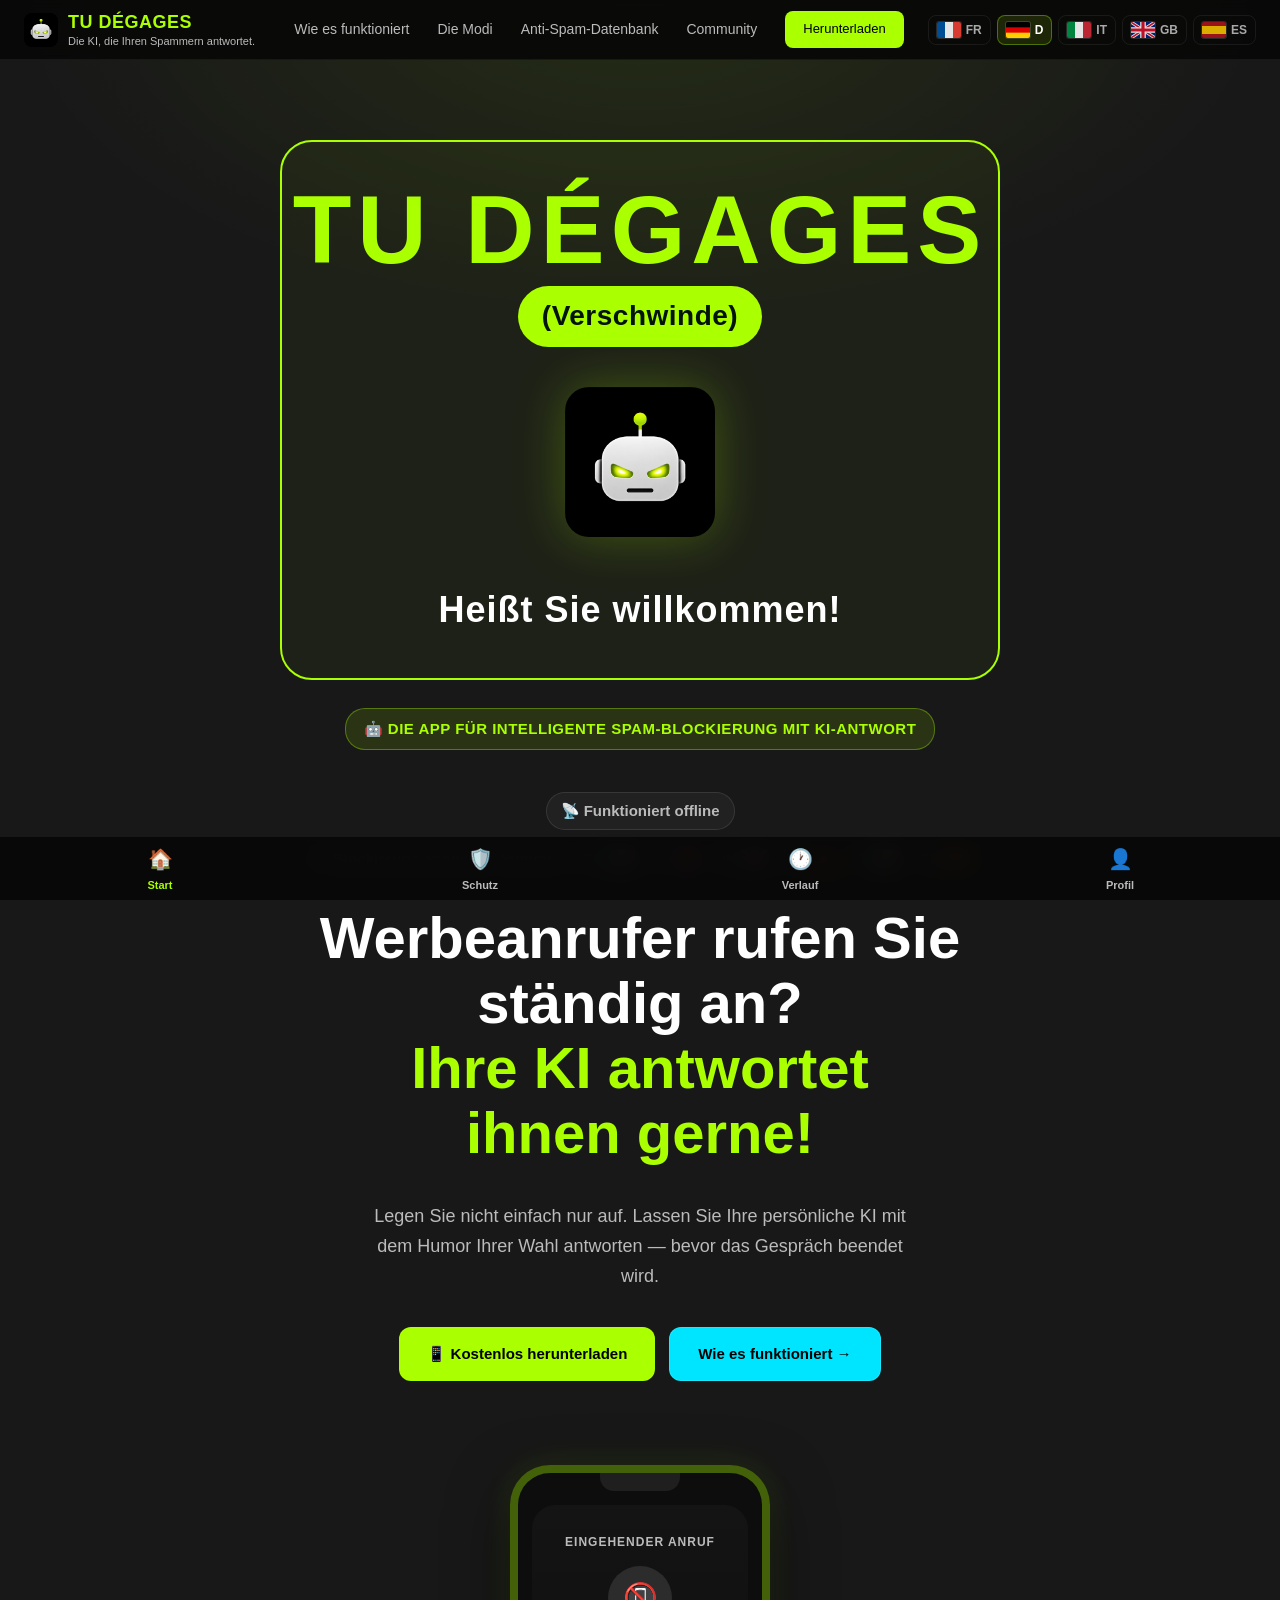
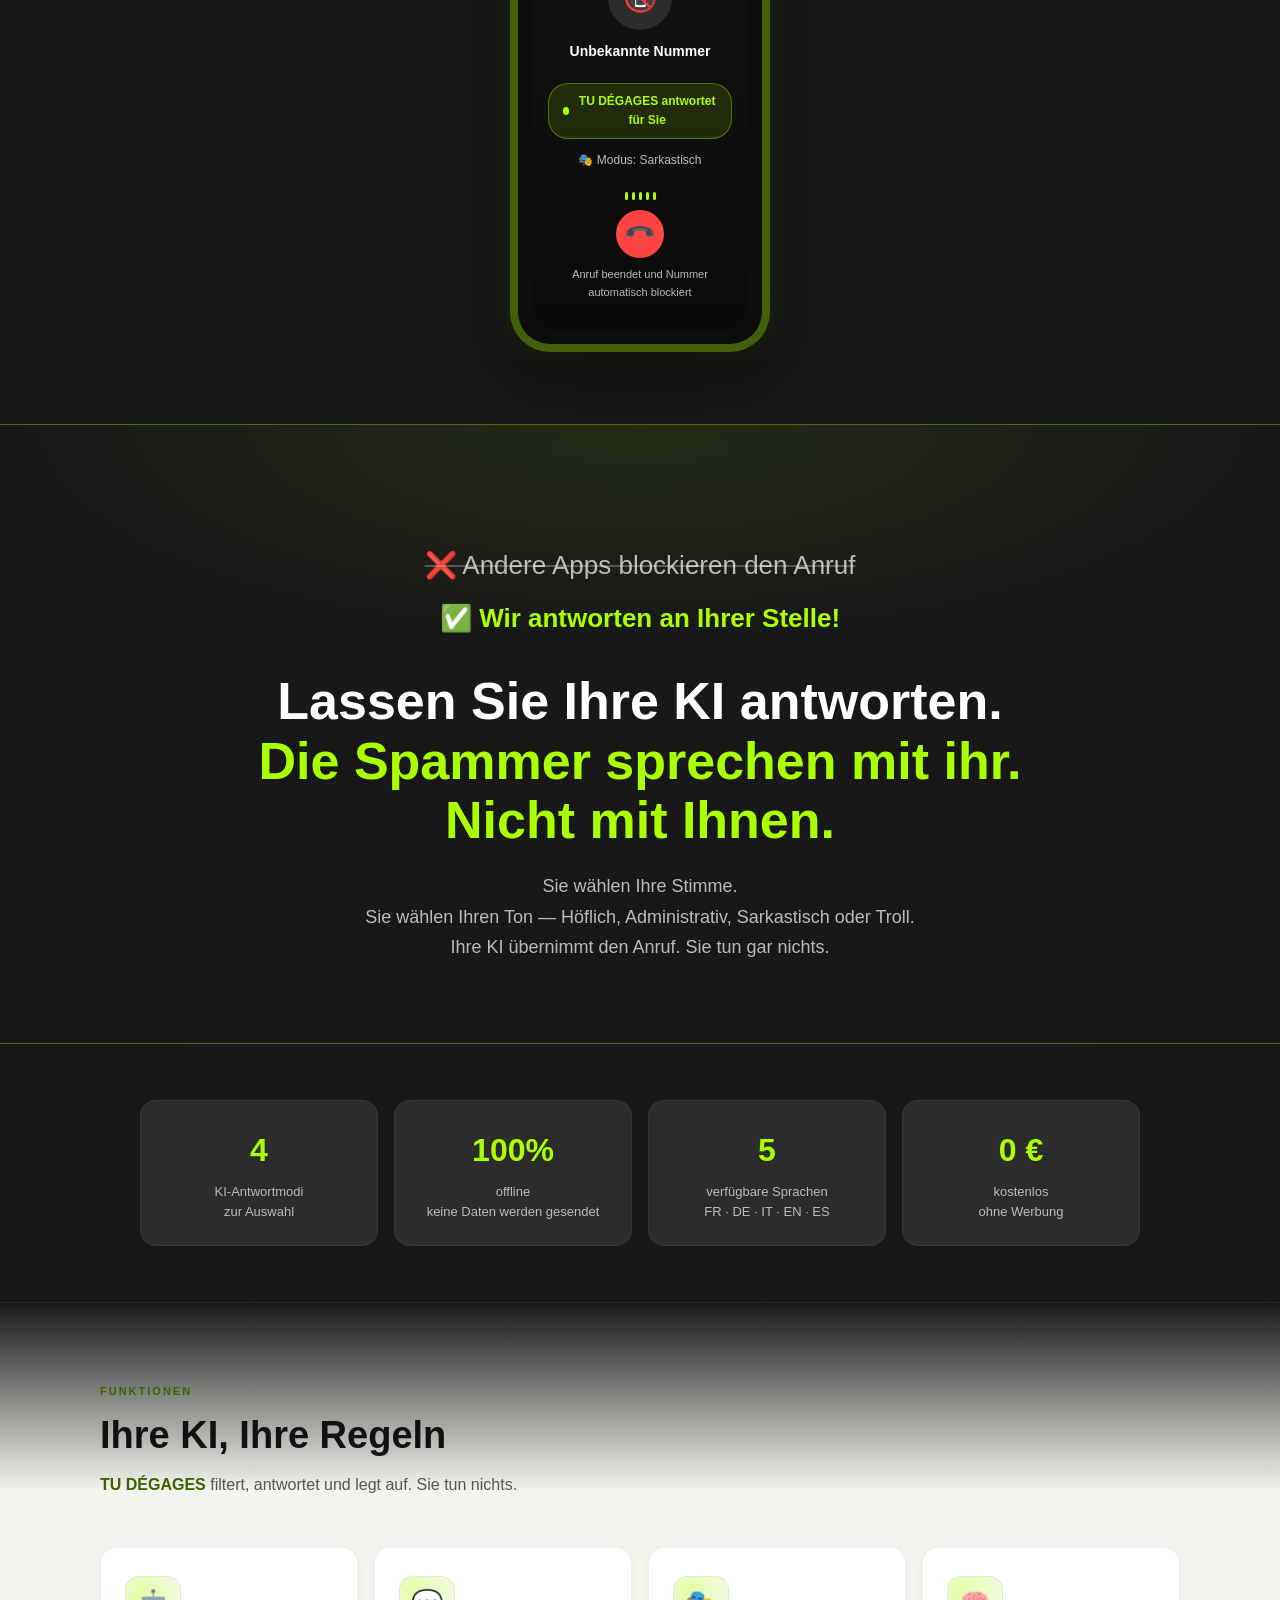
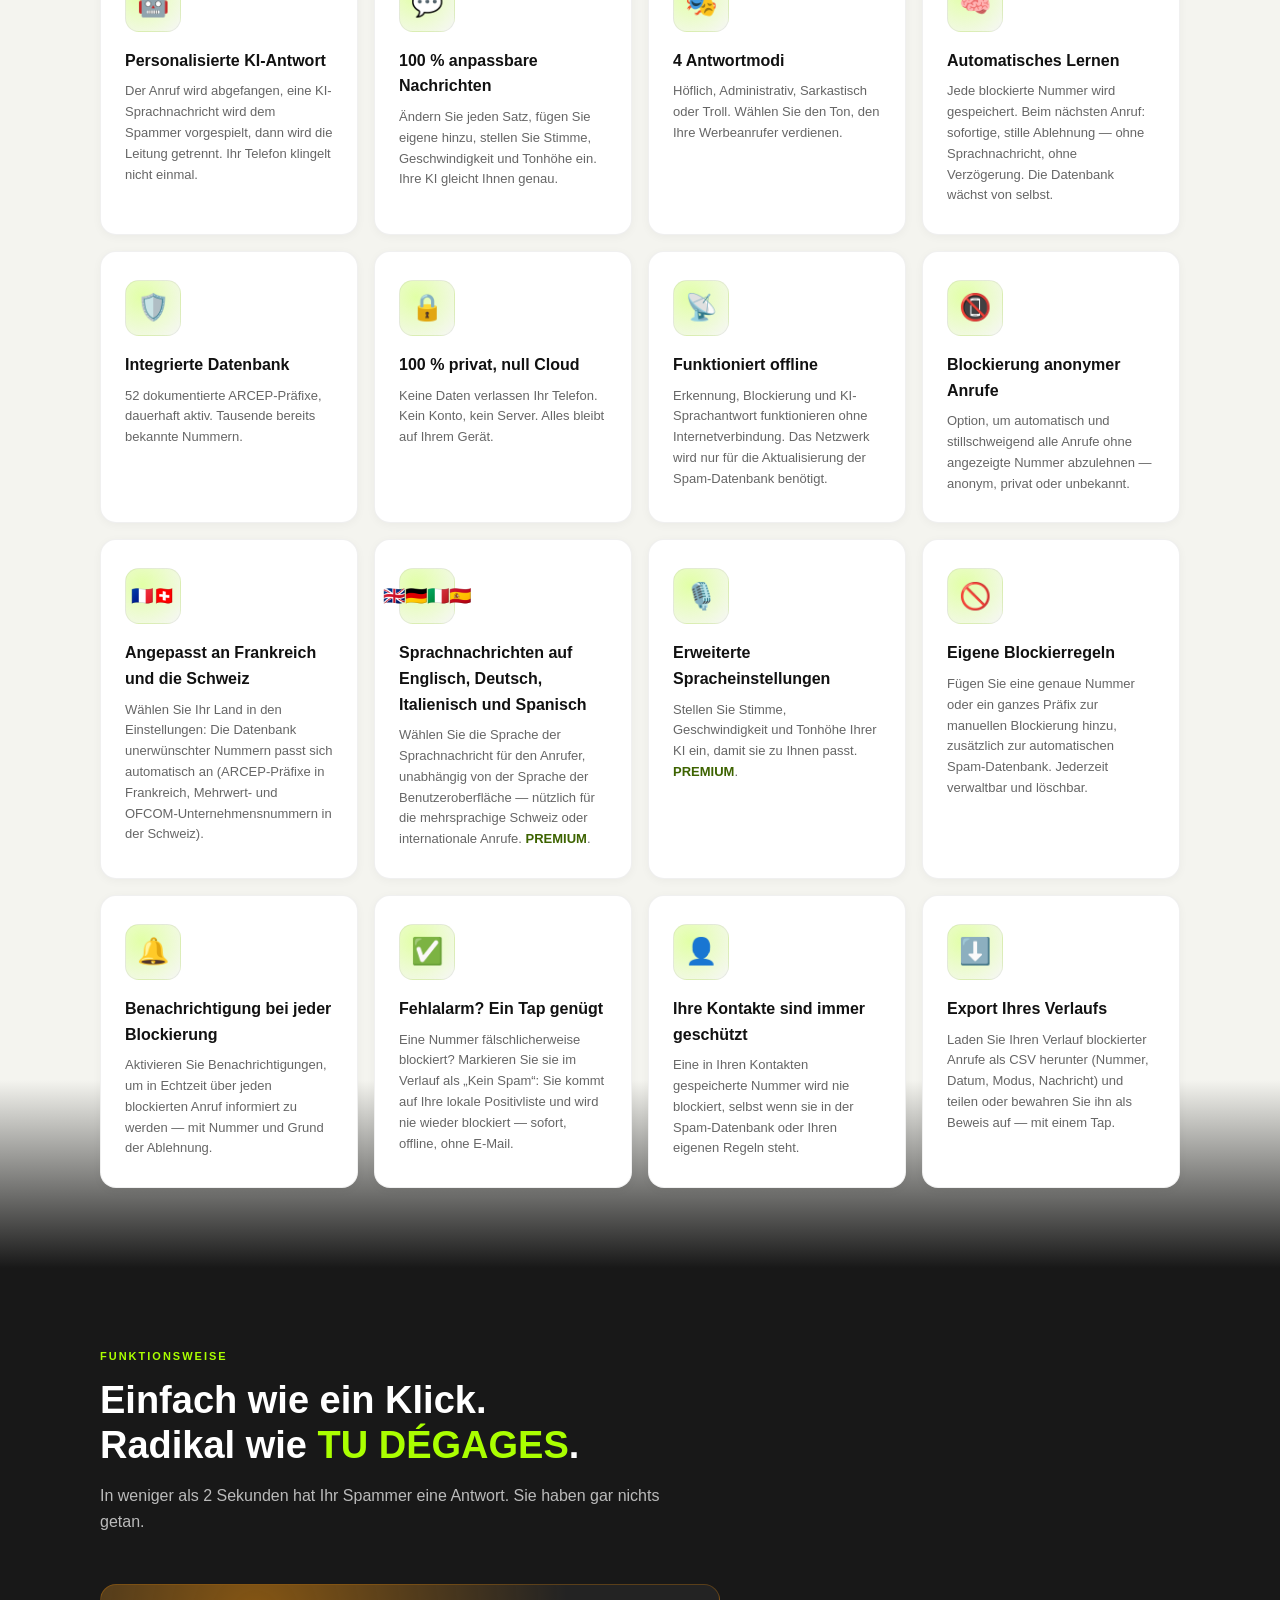
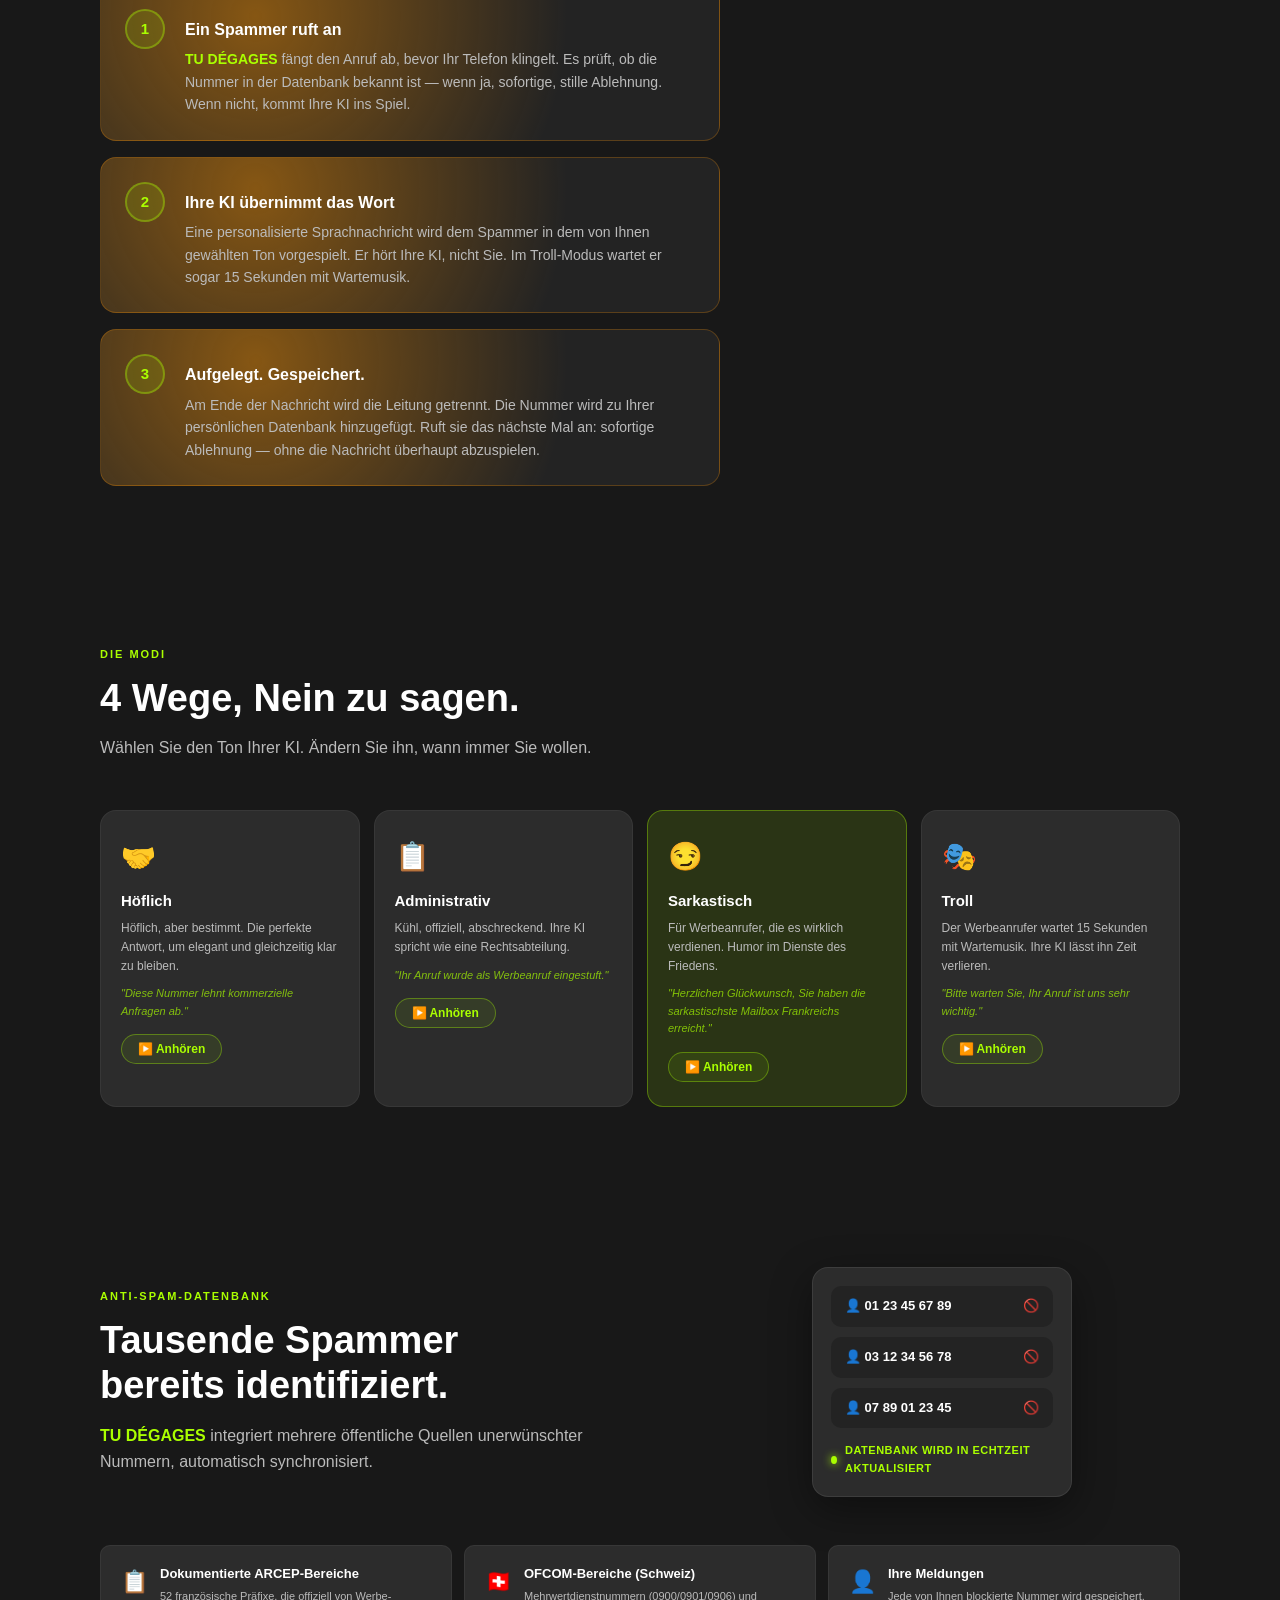
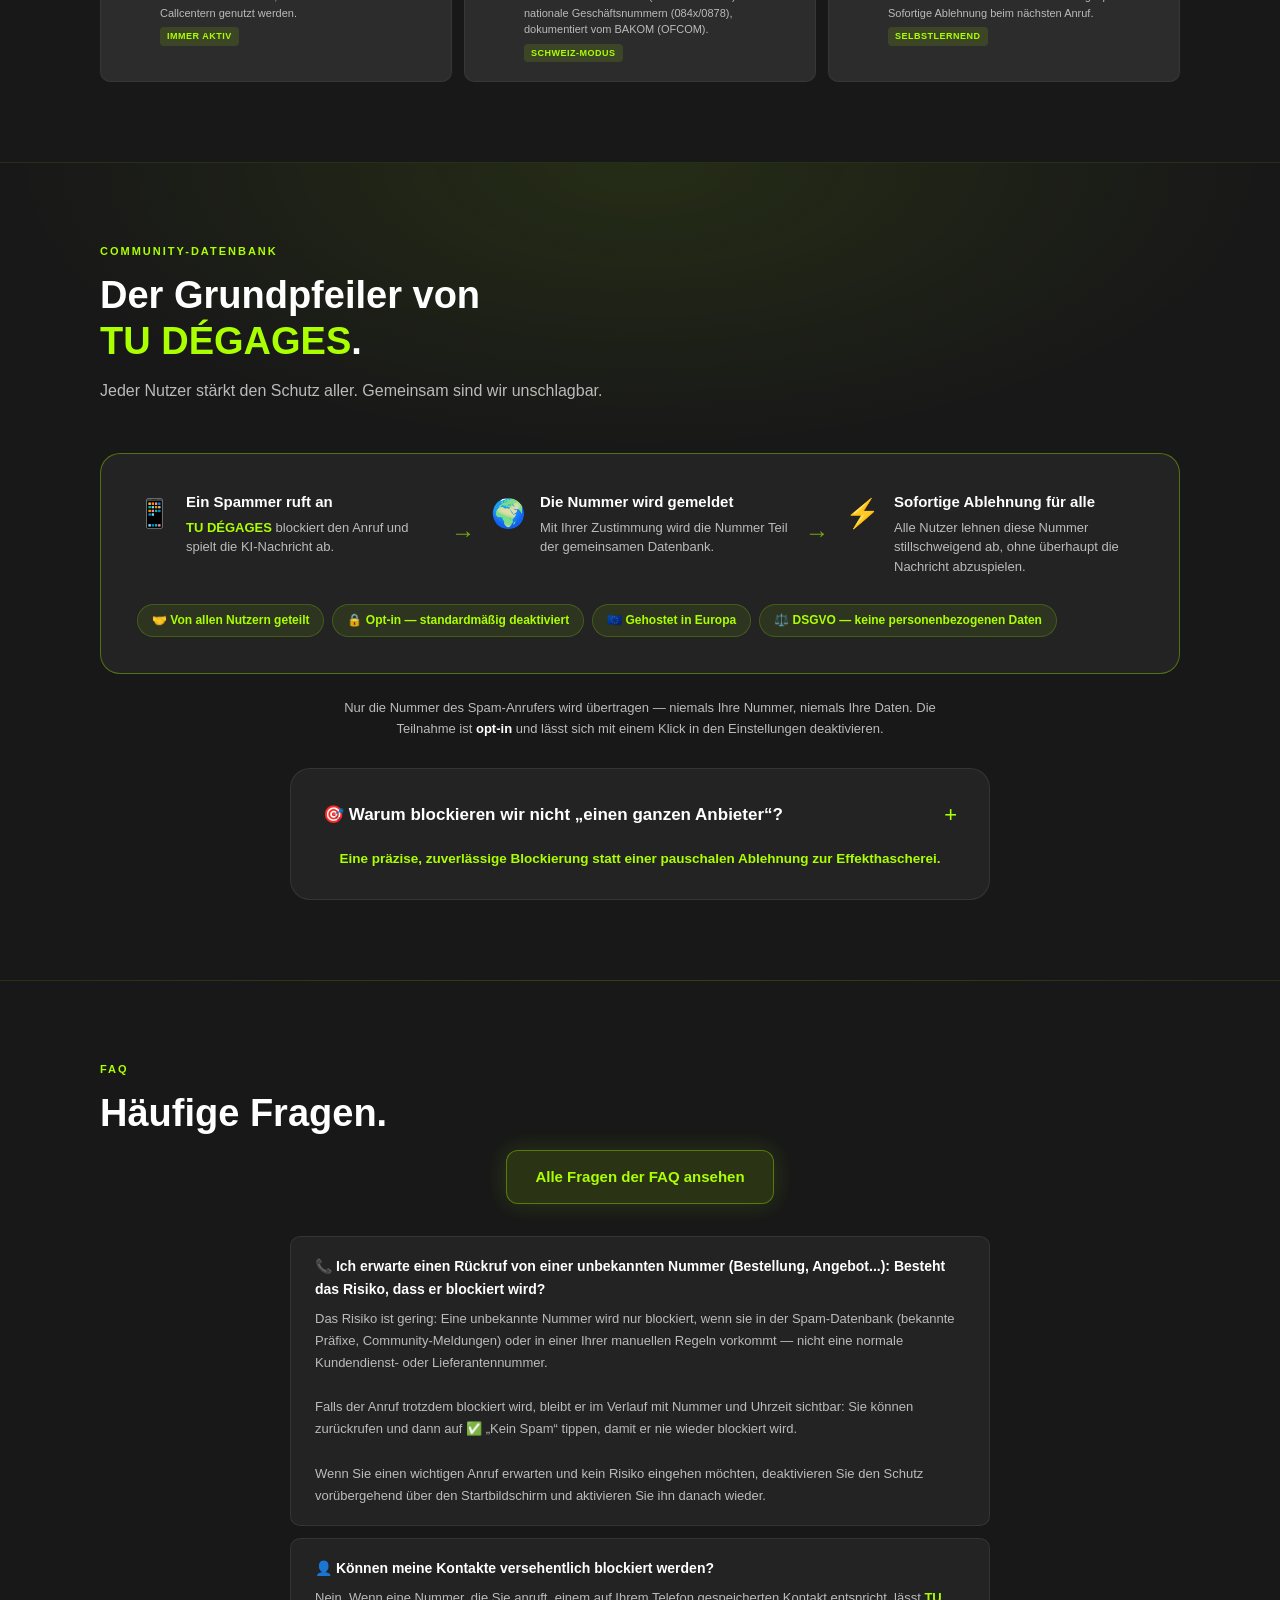
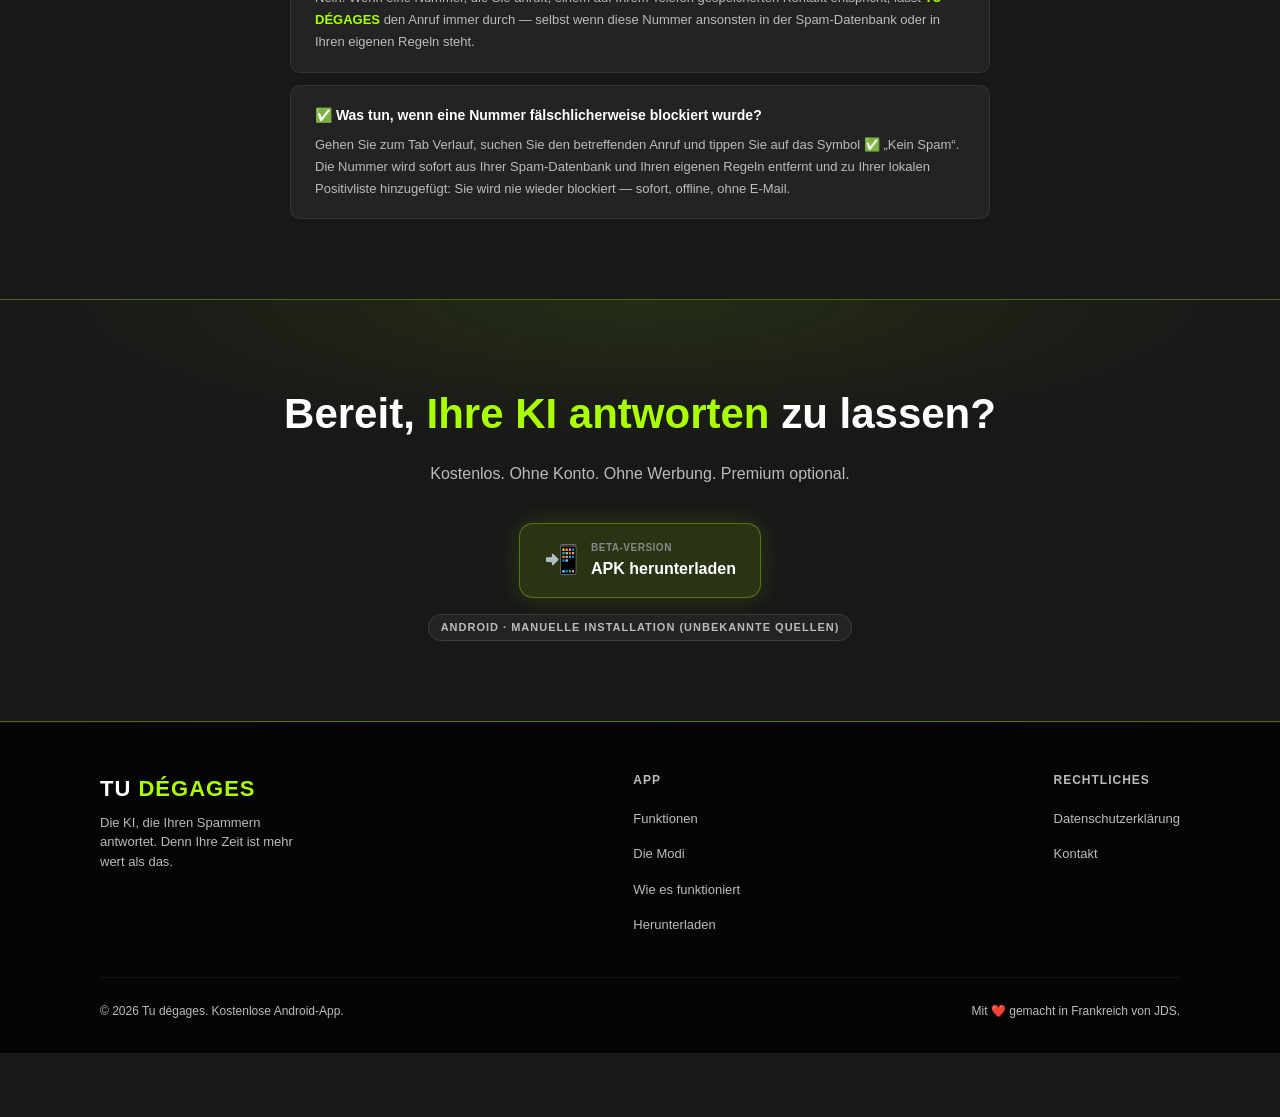
==== docs/de/index.html @ 5b026612 "Retire phoneblock.net et Signal-Spam (sources mortes, jamais authentifiees) Les deux sources renvoya" ====
<!DOCTYPE html>
<html lang="de">
<head>
  <meta charset="UTF-8">
  <meta name="viewport" content="width=device-width, initial-scale=1.0">
  <title>Tu dégages — Die KI, die Ihren Spammern antwortet</title>
  <meta name="description" content="Klassische Apps blockieren Anrufe. Unsere lässt Ihre KI mit dem von Ihnen gewählten Ton antworten. Intelligenter Anti-Spam-Schutz für Android.">
  <meta property="og:title" content="Tu dégages — Die KI, die Ihren Spammern antwortet">
  <meta property="og:description" content="Legen Sie nicht einfach nur auf. Lassen Sie Ihre persönliche KI mit dem Humor Ihrer Wahl antworten.">
  <meta property="og:type" content="website">
  <link rel="stylesheet" href="../css/style.css?v=10">
  <link rel="icon" href="data:image/svg+xml,<svg xmlns='http://www.w3.org/2000/svg' viewBox='0 0 100 100'><text y='.9em' font-size='90'>🤖</text></svg>">
  <link rel="alternate" hreflang="fr" href="https://tudegages.fr/">
  <link rel="alternate" hreflang="de" href="https://tudegages.fr/de/">
  <link rel="alternate" hreflang="it" href="https://tudegages.fr/it/">
  <link rel="alternate" hreflang="en" href="https://tudegages.fr/en/">
  <link rel="alternate" hreflang="es" href="https://tudegages.fr/es/">
  <link rel="alternate" hreflang="x-default" href="https://tudegages.fr/">
</head>
<body>

<!-- ── NAVIGATION ──────────────────────────────────────────────────────── -->
<nav>
  <div class="nav-logo">
    <img src="../img/robot.png" alt="" class="logo-icon">
    <div class="nav-logo-text">
      <span class="nav-logo-accent">TU DÉGAGES</span>
      <span class="nav-logo-tagline">Die KI, die Ihren Spammern antwortet.</span>
    </div>
  </div>
  <input type="checkbox" id="nav-toggle" class="nav-toggle-checkbox">
  <div class="nav-links">
    <a href="#fonctionnement">Wie es funktioniert</a>
    <a href="#modes">Die Modi</a>
    <a href="#base-spam">Anti-Spam-Datenbank</a>
    <a href="#communaute">Community</a>
    <a href="#telecharger" class="btn-nav">Herunterladen</a>
  </div>
  <div class="nav-lang">
    <a href="/" lang="fr" hreflang="fr" title="Français"><img src="../img/flag-fr.svg" class="flag-icon" alt="FR"><span class="nav-lang-label">FR</span></a>
    <a href="/de/" class="active" lang="de" hreflang="de" title="Deutsch"><img src="../img/flag-de.svg" class="flag-icon" alt="DE"><span class="nav-lang-label">D</span></a>
    <a href="/it/" lang="it" hreflang="it" title="Italiano"><img src="../img/flag-it.svg" class="flag-icon" alt="IT"><span class="nav-lang-label">IT</span></a>
    <a href="/en/" lang="en" hreflang="en" title="English"><img src="../img/flag-gb.svg" class="flag-icon" alt="GB"><span class="nav-lang-label">GB</span></a>
    <a href="/es/" lang="es" hreflang="es" title="Español"><img src="../img/flag-es.svg" class="flag-icon" alt="ES"><span class="nav-lang-label">ES</span></a>
  </div>
  <label for="nav-toggle" class="nav-toggle-btn" aria-label="Menu">☰</label>
</nav>

<!-- ── HERO ────────────────────────────────────────────────────────────── -->
<section class="hero">
  <div class="hero-inner">
    <div class="hero-glow">
      <div class="hero-appname hero-appname-accent">TU DÉGAGES</div>
      <div class="hero-appname-translation">(Verschwinde)</div>
      <div class="hero-logo-wrap"><img src="../img/robot.png" alt="" class="hero-logo"></div>
      <p class="hero-welcome">Heißt Sie willkommen!</p>
    </div>
    <div class="hero-badge">🤖 Die App für intelligente Spam-Blockierung mit KI-Antwort</div>
    <div class="hero-badge-row">
      <span class="hero-mini-badge">📡 Funktioniert offline</span>
      <span class="hero-mini-badge hero-mini-badge-flags">📵 Blockierung anonymer Nummern <span class="flag-pairs"><span class="flag-pair">· FR <img src="../img/flag-fr.svg" alt="FR" class="flag-icon"></span> <span class="flag-pair">· CH <img src="../img/flag-ch.svg" alt="CH" class="flag-icon"></span> <span class="flag-pair">· UK <img src="../img/flag-gb.svg" alt="UK" class="flag-icon"></span> <span class="flag-pair">· DE <img src="../img/flag-de.svg" alt="DE" class="flag-icon"></span> <span class="flag-pair">· IT <img src="../img/flag-it.svg" alt="IT" class="flag-icon"></span> <span class="flag-pair">· ES <img src="../img/flag-es.svg" alt="ES" class="flag-icon"></span></span></span>
    </div>
    <h1>
      Werbeanrufer rufen Sie<br>ständig an?
      <span class="line-green">Ihre KI antwortet<br>ihnen gerne!</span>
    </h1>
    <p class="hero-sub">
      Legen Sie nicht einfach nur auf. Lassen Sie Ihre persönliche KI
      mit dem Humor Ihrer Wahl antworten — bevor das Gespräch beendet wird.
    </p>
    <div class="hero-cta">
      <a href="#telecharger" class="btn-primary">
        📱 Kostenlos herunterladen
      </a>
      <a href="#fonctionnement" class="btn-secondary">
        Wie es funktioniert →
      </a>
    </div>
  </div>
</section>

<!-- ── VORSCHAU ANRUFBILDSCHIRM ────────────────────────────────────────── -->
<section class="device-section">
  <div class="device-mockup reveal">
    <div class="device-notch"></div>
    <div class="device-screen">
      <div>
        <p class="device-label">Eingehender Anruf</p>
        <div class="device-caller-icon">📵</div>
        <p class="device-caller">Unbekannte Nummer</p>
      </div>
      <div class="device-middle">
        <div class="device-ai-badge"><span class="pulse-dot"></span> TU DÉGAGES antwortet für Sie</div>
        <p class="device-mode-chip">🎭 Modus: Sarkastisch</p>
        <div class="device-waveform">
          <span></span><span></span><span></span><span></span><span></span>
        </div>
      </div>
      <div class="device-bottom">
        <div class="device-end-call">📞</div>
        <p class="device-end-label">Anruf beendet und Nummer automatisch blockiert</p>
      </div>
    </div>
  </div>
</section>

<!-- ── DIFFÉRENCIATION ─────────────────────────────────────────────────── -->
<section class="diff-section">
  <div class="diff-inner reveal">
    <p class="diff-other diff-line-no">❌ Andere Apps blockieren den Anruf</p>
    <p class="diff-other diff-line-yes">✅ Wir antworten an Ihrer Stelle!</p>
    <h2 class="diff-headline">Lassen Sie Ihre KI antworten.<br><span>Die Spammer sprechen mit ihr. Nicht mit Ihnen.</span></h2>
    <p class="diff-sub">Sie wählen Ihre Stimme.<br>Sie wählen Ihren Ton — Höflich, Administrativ, Sarkastisch oder Troll.<br>Ihre KI übernimmt den Anruf. Sie tun gar nichts.</p>
  </div>
</section>

<!-- ── BEWEIS / FAKTEN ─────────────────────────────────────────────────── -->
<section class="proof-section">
  <div class="proof-grid reveal">
    <div class="proof-stat">
      <div class="proof-number">4</div>
      <div class="proof-label">KI-Antwortmodi<br>zur Auswahl</div>
    </div>
    <div class="proof-stat">
      <div class="proof-number">100%</div>
      <div class="proof-label">offline<br>keine Daten werden gesendet</div>
    </div>
    <div class="proof-stat">
      <div class="proof-number">5</div>
      <div class="proof-label">verfügbare Sprachen<br>FR · DE · IT · EN · ES</div>
    </div>
    <div class="proof-stat">
      <div class="proof-number">0 €</div>
      <div class="proof-label">kostenlos<br>ohne Werbung</div>
    </div>
  </div>
</section>

<!-- ── FEATURES ────────────────────────────────────────────────────────── -->
<section id="features">
  <div class="section-inner reveal">
    <p class="section-label">Funktionen</p>
    <h2 class="section-title">Ihre KI, Ihre Regeln</h2>
    <p class="section-sub"><span class="brand">Tu dégages</span> filtert, antwortet und legt auf. Sie tun nichts.</p>
    <div class="feature-grid">
      <div class="feature-card reveal">
        <div class="feature-icon">🤖</div>
        <h3>Personalisierte KI-Antwort</h3>
        <p>Der Anruf wird abgefangen, eine KI-Sprachnachricht wird dem Spammer vorgespielt, dann wird die Leitung getrennt. Ihr Telefon klingelt nicht einmal.</p>
      </div>
      <div class="feature-card reveal">
        <div class="feature-icon">💬</div>
        <h3>100 % anpassbare Nachrichten</h3>
        <p>Ändern Sie jeden Satz, fügen Sie eigene hinzu, stellen Sie Stimme, Geschwindigkeit und Tonhöhe ein. Ihre KI gleicht Ihnen genau.</p>
      </div>
      <div class="feature-card reveal">
        <div class="feature-icon">🎭</div>
        <h3>4 Antwortmodi</h3>
        <p>Höflich, Administrativ, Sarkastisch oder Troll. Wählen Sie den Ton, den Ihre Werbeanrufer verdienen.</p>
      </div>
      <div class="feature-card reveal">
        <div class="feature-icon">🧠</div>
        <h3>Automatisches Lernen</h3>
        <p>Jede blockierte Nummer wird gespeichert. Beim nächsten Anruf: sofortige, stille Ablehnung — ohne Sprachnachricht, ohne Verzögerung. Die Datenbank wächst von selbst.</p>
      </div>
      <div class="feature-card reveal">
        <div class="feature-icon">🛡️</div>
        <h3>Integrierte Datenbank</h3>
        <p>52 dokumentierte ARCEP-Präfixe, dauerhaft aktiv. Tausende bereits bekannte Nummern.</p>
      </div>
      <div class="feature-card reveal">
        <div class="feature-icon">🔒</div>
        <h3>100 % privat, null Cloud</h3>
        <p>Keine Daten verlassen Ihr Telefon. Kein Konto, kein Server. Alles bleibt auf Ihrem Gerät.</p>
      </div>
      <div class="feature-card reveal">
        <div class="feature-icon">📡</div>
        <h3>Funktioniert offline</h3>
        <p>Erkennung, Blockierung und KI-Sprachantwort funktionieren ohne Internetverbindung. Das Netzwerk wird nur für die Aktualisierung der Spam-Datenbank benötigt.</p>
      </div>
      <div class="feature-card reveal">
        <div class="feature-icon">📵</div>
        <h3>Blockierung anonymer Anrufe</h3>
        <p>Option, um automatisch und stillschweigend alle Anrufe ohne angezeigte Nummer abzulehnen — anonym, privat oder unbekannt.</p>
      </div>
      <div class="feature-card reveal">
        <div class="feature-icon feature-icon-flags">🇫🇷🇨🇭</div>
        <h3>Angepasst an Frankreich und die Schweiz</h3>
        <p>Wählen Sie Ihr Land in den Einstellungen: Die Datenbank unerwünschter Nummern passt sich automatisch an (ARCEP-Präfixe in Frankreich, Mehrwert- und OFCOM-Unternehmensnummern in der Schweiz).</p>
      </div>
      <div class="feature-card reveal">
        <div class="feature-icon feature-icon-flags">🇬🇧🇩🇪🇮🇹🇪🇸</div>
        <h3>Sprachnachrichten auf Englisch, Deutsch, Italienisch und Spanisch</h3>
        <p>Wählen Sie die Sprache der Sprachnachricht für den Anrufer, unabhängig von der Sprache der Benutzeroberfläche — nützlich für die mehrsprachige Schweiz oder internationale Anrufe. <span class="brand">Premium</span>.</p>
      </div>
      <div class="feature-card reveal">
        <div class="feature-icon">🎙️</div>
        <h3>Erweiterte Spracheinstellungen</h3>
        <p>Stellen Sie Stimme, Geschwindigkeit und Tonhöhe Ihrer KI ein, damit sie zu Ihnen passt. <span class="brand">Premium</span>.</p>
      </div>
      <div class="feature-card reveal">
        <div class="feature-icon">🚫</div>
        <h3>Eigene Blockierregeln</h3>
        <p>Fügen Sie eine genaue Nummer oder ein ganzes Präfix zur manuellen Blockierung hinzu, zusätzlich zur automatischen Spam-Datenbank. Jederzeit verwaltbar und löschbar.</p>
      </div>
      <div class="feature-card reveal">
        <div class="feature-icon">🔔</div>
        <h3>Benachrichtigung bei jeder Blockierung</h3>
        <p>Aktivieren Sie Benachrichtigungen, um in Echtzeit über jeden blockierten Anruf informiert zu werden — mit Nummer und Grund der Ablehnung.</p>
      </div>
      <div class="feature-card reveal">
        <div class="feature-icon">✅</div>
        <h3>Fehlalarm? Ein Tap genügt</h3>
        <p>Eine Nummer fälschlicherweise blockiert? Markieren Sie sie im Verlauf als „Kein Spam“: Sie kommt auf Ihre lokale Positivliste und wird nie wieder blockiert — sofort, offline, ohne E-Mail.</p>
      </div>
      <div class="feature-card reveal">
        <div class="feature-icon">👤</div>
        <h3>Ihre Kontakte sind immer geschützt</h3>
        <p>Eine in Ihren Kontakten gespeicherte Nummer wird nie blockiert, selbst wenn sie in der Spam-Datenbank oder Ihren eigenen Regeln steht.</p>
      </div>
      <div class="feature-card reveal">
        <div class="feature-icon">⬇️</div>
        <h3>Export Ihres Verlaufs</h3>
        <p>Laden Sie Ihren Verlauf blockierter Anrufe als CSV herunter (Nummer, Datum, Modus, Nachricht) und teilen oder bewahren Sie ihn als Beweis auf — mit einem Tap.</p>
      </div>
    </div>
  </div>
</section>

<!-- ── COMMENT ÇA MARCHE ───────────────────────────────────────────────── -->
<section id="fonctionnement">
  <div class="section-inner reveal">
    <p class="section-label">Funktionsweise</p>
    <h2 class="section-title">Einfach wie ein Klick.<br>Radikal wie <span class="brand">Tu dégages</span>.</h2>
    <p class="section-sub">In weniger als 2 Sekunden hat Ihr Spammer eine Antwort. Sie haben gar nichts getan.</p>
    <div class="steps">
      <div class="step">
        <div class="step-num">1</div>
        <div class="step-body">
          <h3>Ein Spammer ruft an</h3>
          <p><span class="brand">Tu dégages</span> fängt den Anruf ab, bevor Ihr Telefon klingelt. Es prüft, ob die Nummer in der Datenbank bekannt ist — wenn ja, sofortige, stille Ablehnung. Wenn nicht, kommt Ihre KI ins Spiel.</p>
        </div>
      </div>
      <div class="step">
        <div class="step-num">2</div>
        <div class="step-body">
          <h3>Ihre KI übernimmt das Wort</h3>
          <p>Eine personalisierte Sprachnachricht wird dem Spammer in dem von Ihnen gewählten Ton vorgespielt. Er hört Ihre KI, nicht Sie. Im Troll-Modus wartet er sogar 15 Sekunden mit Wartemusik.</p>
        </div>
      </div>
      <div class="step">
        <div class="step-num">3</div>
        <div class="step-body">
          <h3>Aufgelegt. Gespeichert.</h3>
          <p>Am Ende der Nachricht wird die Leitung getrennt. Die Nummer wird zu Ihrer persönlichen Datenbank hinzugefügt. Ruft sie das nächste Mal an: sofortige Ablehnung — ohne die Nachricht überhaupt abzuspielen.</p>
        </div>
      </div>
    </div>
  </div>
</section>

<!-- ── MODES ───────────────────────────────────────────────────────────── -->
<section id="modes">
  <div class="section-inner reveal">
    <p class="section-label">Die Modi</p>
    <h2 class="section-title">4 Wege, Nein zu sagen.</h2>
    <p class="section-sub">Wählen Sie den Ton Ihrer KI. Ändern Sie ihn, wann immer Sie wollen.</p>
    <div class="modes-grid">
      <div class="mode-card reveal">
        <div class="mode-emoji">🤝</div>
        <h3>Höflich</h3>
        <p>Höflich, aber bestimmt. Die perfekte Antwort, um elegant und gleichzeitig klar zu bleiben.</p>
        <div class="mode-example">"Diese Nummer lehnt kommerzielle Anfragen ab."</div>
        <button class="mode-listen-btn" onclick="speakMode(this, 'Diese Nummer lehnt kommerzielle Anfragen ab.')">▶️ Anhören</button>
      </div>
      <div class="mode-card reveal">
        <div class="mode-emoji">📋</div>
        <h3>Administrativ</h3>
        <p>Kühl, offiziell, abschreckend. Ihre KI spricht wie eine Rechtsabteilung.</p>
        <div class="mode-example">"Ihr Anruf wurde als Werbeanruf eingestuft."</div>
        <button class="mode-listen-btn" onclick="speakMode(this, 'Ihr Anruf wurde als Werbeanruf eingestuft.')">▶️ Anhören</button>
      </div>
      <div class="mode-card active reveal">
        <div class="mode-emoji">😏</div>
        <h3>Sarkastisch</h3>
        <p>Für Werbeanrufer, die es wirklich verdienen. Humor im Dienste des Friedens.</p>
        <div class="mode-example">"Herzlichen Glückwunsch, Sie haben die sarkastischste Mailbox Frankreichs erreicht."</div>
        <button class="mode-listen-btn" onclick="speakMode(this, 'Herzlichen Glückwunsch, Sie haben die sarkastischste Mailbox Frankreichs erreicht.')">▶️ Anhören</button>
      </div>
      <div class="mode-card reveal">
        <div class="mode-emoji">🎭</div>
        <h3>Troll</h3>
        <p>Der Werbeanrufer wartet 15 Sekunden mit Wartemusik. Ihre KI lässt ihn Zeit verlieren.</p>
        <div class="mode-example">"Bitte warten Sie, Ihr Anruf ist uns sehr wichtig."</div>
        <button class="mode-listen-btn" onclick="speakMode(this, 'Bitte warten Sie, Ihr Anruf ist uns sehr wichtig.')">▶️ Anhören</button>
      </div>
    </div>
  </div>
</section>

<!-- ── BASE SPAM ───────────────────────────────────────────────────────── -->
<section id="base-spam">
  <div class="section-inner reveal">
    <div class="base-spam-top">
      <div class="base-spam-text">
        <p class="section-label">Anti-Spam-Datenbank</p>
        <h2 class="section-title">Tausende Spammer<br>bereits identifiziert.</h2>
        <p class="section-sub" style="margin-bottom:0"><span class="brand">Tu dégages</span> integriert mehrere öffentliche Quellen unerwünschter Nummern, automatisch synchronisiert.</p>
      </div>
      <div class="base-spam-visual">
        <div class="spam-shield">
          <svg viewBox="0 0 100 100" aria-hidden="true">
            <path d="M50 4 L90 18 V46 C90 70 73 88 50 96 C27 88 10 70 10 46 V18 Z" fill="#0d0d0d" stroke="#aaff00" stroke-width="4"/>
            <path d="M34 50 L46 62 L68 38" fill="none" stroke="#aaff00" stroke-width="7" stroke-linecap="round" stroke-linejoin="round"/>
          </svg>
        </div>
        <div class="phone-mockup">
          <div class="phone-row"><span>👤 01 23 45 67 89</span><span class="phone-block">🚫</span></div>
          <div class="phone-row"><span>👤 03 12 34 56 78</span><span class="phone-block">🚫</span></div>
          <div class="phone-row"><span>👤 07 89 01 23 45</span><span class="phone-block">🚫</span></div>
          <div class="phone-status"><span class="dot"></span> Datenbank wird in Echtzeit aktualisiert</div>
        </div>
      </div>
    </div>
    <div class="sources-grid">
      <div class="source-card reveal">
        <div class="source-icon">📋</div>
        <div>
          <h4>Dokumentierte ARCEP-Bereiche</h4>
          <p>52 französische Präfixe, die offiziell von Werbe-Callcentern genutzt werden.</p>
          <span class="badge-active">Immer aktiv</span>
        </div>
      </div>
      <div class="source-card reveal">
        <div class="source-icon">🇨🇭</div>
        <div>
          <h4>OFCOM-Bereiche (Schweiz)</h4>
          <p>Mehrwertdienstnummern (0900/0901/0906) und nationale Geschäftsnummern (084x/0878), dokumentiert vom BAKOM (OFCOM).</p>
          <span class="badge-active">Schweiz-Modus</span>
        </div>
      </div>
      <div class="source-card reveal">
        <div class="source-icon">👤</div>
        <div>
          <h4>Ihre Meldungen</h4>
          <p>Jede von Ihnen blockierte Nummer wird gespeichert. Sofortige Ablehnung beim nächsten Anruf.</p>
          <span class="badge-active">Selbstlernend</span>
        </div>
      </div>
    </div>
  </div>
</section>

<!-- ── COMMUNAUTÉ ──────────────────────────────────────────────────────── -->
<section id="communaute" class="community-section">
  <div class="section-inner reveal">
    <p class="section-label">Community-Datenbank</p>
    <h2 class="section-title">Der Grundpfeiler von<br><span class="brand">Tu dégages</span>.</h2>
    <p class="section-sub">Jeder Nutzer stärkt den Schutz aller. Gemeinsam sind wir unschlagbar.</p>
    <div class="community-card">
      <div class="community-how">
        <div class="community-step">
          <div class="comm-icon">📱</div>
          <div>
            <strong>Ein Spammer ruft an</strong>
            <p><span class="brand">Tu dégages</span> blockiert den Anruf und spielt die KI-Nachricht ab.</p>
          </div>
        </div>
        <div class="community-arrow">→</div>
        <div class="community-step">
          <div class="comm-icon">🌍</div>
          <div>
            <strong>Die Nummer wird gemeldet</strong>
            <p>Mit Ihrer Zustimmung wird die Nummer Teil der gemeinsamen Datenbank.</p>
          </div>
        </div>
        <div class="community-arrow">→</div>
        <div class="community-step">
          <div class="comm-icon">⚡</div>
          <div>
            <strong>Sofortige Ablehnung für alle</strong>
            <p>Alle Nutzer lehnen diese Nummer stillschweigend ab, ohne überhaupt die Nachricht abzuspielen.</p>
          </div>
        </div>
      </div>
      <div class="community-badges">
        <span class="comm-badge">🤝 Von allen Nutzern geteilt</span>
        <span class="comm-badge">🔒 Opt-in — standardmäßig deaktiviert</span>
        <span class="comm-badge">🇪🇺 Gehostet in Europa</span>
        <span class="comm-badge">⚖️ DSGVO — keine personenbezogenen Daten</span>
      </div>
    </div>
    <p class="community-note">Nur die Nummer des Spam-Anrufers wird übertragen — niemals Ihre Nummer, niemals Ihre Daten. Die Teilnahme ist <strong>opt-in</strong> und lässt sich mit einem Klick in den Einstellungen deaktivieren.</p>

    <div class="philosophy-card">
      <details>
        <summary>🎯 Warum blockieren wir nicht „einen ganzen Anbieter“?</summary>
        <div class="accordion-body">
          <p>Manche konkurrierende Apps werben damit, Nummern ganzer VoIP-Anbieter (Aircall, Vonage, Manifone, Tata Communications, CM Telecom usw.) komplett zu blockieren. <span class="brand">Tu dégages</span> hat den umgekehrten Weg gewählt.</p>
          <p>Diese Anbieter sind allgemeine VoIP-Dienstleister, keine „Spam-Anbieter“. Sie werden sowohl von Callcentern für Werbeanrufe ❌ als auch von seriösen Unternehmen genutzt — Kundendienst, Lieferungen, Arzttermine, Handwerker ✅. „Ganz Aircall“ oder „ganz Vonage“ zu blockieren, würde auch diese legitimen Anrufe blockieren.</p>
          <p>Der richtige Ansatz ist die oben beschriebene Community-Datenbank: Sie erfasst die <strong>tatsächlich als Spam gemeldeten Nummern</strong>, unabhängig vom dahinterstehenden Anbieter — ohne jemals legitime Nutzungen desselben Anbieters zu bestrafen.</p>
        </div>
      </details>
      <p class="philosophy-conclusion">Eine präzise, zuverlässige Blockierung statt einer pauschalen Ablehnung zur Effekthascherei.</p>
    </div>
  </div>
</section>

<!-- ── FAQ ─────────────────────────────────────────────────────────────── -->
<section id="faq">
  <div class="section-inner reveal">
    <p class="section-label">FAQ</p>
    <h2 class="section-title">Häufige Fragen.</h2>
    <div style="text-align:center;margin-bottom:32px">
      <a href="faq.html" class="btn-faq-highlight">Alle Fragen der FAQ ansehen</a>
    </div>
    <div class="faq-grid">
      <div class="faq-card reveal">
        <h4>📞 Ich erwarte einen Rückruf von einer unbekannten Nummer (Bestellung, Angebot...): Besteht das Risiko, dass er blockiert wird?</h4>
        <p>Das Risiko ist gering: Eine unbekannte Nummer wird nur blockiert, wenn sie in der Spam-Datenbank (bekannte Präfixe, Community-Meldungen) oder in einer Ihrer manuellen Regeln vorkommt — nicht eine normale Kundendienst- oder Lieferantennummer.<br><br>
        Falls der Anruf trotzdem blockiert wird, bleibt er im Verlauf mit Nummer und Uhrzeit sichtbar: Sie können zurückrufen und dann auf ✅ „Kein Spam“ tippen, damit er nie wieder blockiert wird.<br><br>
        Wenn Sie einen wichtigen Anruf erwarten und kein Risiko eingehen möchten, deaktivieren Sie den Schutz vorübergehend über den Startbildschirm und aktivieren Sie ihn danach wieder.</p>
      </div>
      <div class="faq-card reveal">
        <h4>👤 Können meine Kontakte versehentlich blockiert werden?</h4>
        <p>Nein. Wenn eine Nummer, die Sie anruft, einem auf Ihrem Telefon gespeicherten Kontakt entspricht, lässt <span class="brand">Tu dégages</span> den Anruf immer durch — selbst wenn diese Nummer ansonsten in der Spam-Datenbank oder in Ihren eigenen Regeln steht.</p>
      </div>
      <div class="faq-card reveal">
        <h4>✅ Was tun, wenn eine Nummer fälschlicherweise blockiert wurde?</h4>
        <p>Gehen Sie zum Tab Verlauf, suchen Sie den betreffenden Anruf und tippen Sie auf das Symbol ✅ „Kein Spam“. Die Nummer wird sofort aus Ihrer Spam-Datenbank und Ihren eigenen Regeln entfernt und zu Ihrer lokalen Positivliste hinzugefügt: Sie wird nie wieder blockiert — sofort, offline, ohne E-Mail.</p>
      </div>
    </div>
  </div>
</section>

<!-- ── CTA ─────────────────────────────────────────────────────────────── -->
<section id="telecharger" class="cta-band reveal">
  <h2>Bereit, <span>Ihre KI antworten</span> zu lassen?</h2>
  <p>Kostenlos. Ohne Konto. Ohne Werbung. Premium optional.</p>
  <a href="../downloads/tu-degages.apk" class="store-badge" download>
    <span class="store-icon">📲</span>
    <div style="text-align:left">
      <div style="font-size:10px;color:#888;text-transform:uppercase;letter-spacing:.5px">Beta-Version</div>
      <div style="font-size:16px;font-weight:800">APK herunterladen</div>
    </div>
  </a>
  <br>
  <span class="coming-soon">Android · manuelle Installation (unbekannte Quellen)</span>
</section>

<!-- ── FOOTER ──────────────────────────────────────────────────────────── -->
<footer>
  <div class="footer-inner">
    <div class="footer-brand">
      <div class="logo">TU <span>DÉGAGES</span></div>
      <p>Die KI, die Ihren Spammern antwortet. Denn Ihre Zeit ist mehr wert als das.</p>
    </div>
    <div class="footer-links">
      <h4>App</h4>
      <ul>
        <li><a href="#features">Funktionen</a></li>
        <li><a href="#modes">Die Modi</a></li>
        <li><a href="#fonctionnement">Wie es funktioniert</a></li>
        <li><a href="#telecharger">Herunterladen</a></li>
      </ul>
    </div>
    <div class="footer-links">
      <h4>Rechtliches</h4>
      <ul>
        <li><a href="privacy.html">Datenschutzerklärung</a></li>
        <li><a href="mailto:jeandescourvieres@gmail.com">Kontakt</a></li>
      </ul>
    </div>
  </div>
  <div class="footer-bottom">
    <p>© 2026 Tu dégages. Kostenlose Android-App.</p>
    <p>Mit ❤️ gemacht in Frankreich von JDS.</p>
  </div>
</footer>

<!-- ── BARRE DE NAVIGATION FIXE ────────────────────────────────────────── -->
<nav class="app-bottom-nav">
  <a href="#" class="app-nav-item active">
    <span class="app-nav-icon">🏠</span>
    <span>Start</span>
  </a>
  <a href="#modes" class="app-nav-item">
    <span class="app-nav-icon">🛡️</span>
    <span>Schutz</span>
  </a>
  <a href="#base-spam" class="app-nav-item">
    <span class="app-nav-icon">🕐</span>
    <span>Verlauf</span>
  </a>
  <a href="#communaute" class="app-nav-item">
    <span class="app-nav-icon">👤</span>
    <span>Profil</span>
  </a>
</nav>

<script>
function speakMode(btn, text) {
  if (!('speechSynthesis' in window)) {
    alert("Ihr Browser unterstützt die Sprachausgabe nicht.");
    return;
  }
  if (window.speechSynthesis.speaking) {
    window.speechSynthesis.cancel();
    document.querySelectorAll('.mode-listen-btn.speaking').forEach(b => {
      b.classList.remove('speaking');
      b.textContent = '▶️ Anhören';
    });
    return;
  }
  const utterance = new SpeechSynthesisUtterance(text);
  utterance.lang = 'de-DE';
  utterance.onend = () => { btn.classList.remove('speaking'); btn.textContent = '▶️ Anhören'; };
  utterance.onerror = () => { btn.classList.remove('speaking'); btn.textContent = '▶️ Anhören'; };
  btn.classList.add('speaking');
  btn.textContent = '⏸️ Läuft…';
  window.speechSynthesis.speak(utterance);
}

document.querySelectorAll('.nav-links a').forEach(link => {
  link.addEventListener('click', () => {
    document.getElementById('nav-toggle').checked = false;
  });
});

const revealEls = document.querySelectorAll('.reveal');
if ('IntersectionObserver' in window) {
  const revealObserver = new IntersectionObserver((entries, observer) => {
    entries.forEach(entry => {
      if (entry.isIntersecting) {
        entry.target.classList.add('visible');
        observer.unobserve(entry.target);
      }
    });
  }, { threshold: 0.15 });
  revealEls.forEach(el => revealObserver.observe(el));
} else {
  revealEls.forEach(el => el.classList.add('visible'));
}
</script>

</body>
</html>
---- docs/css/style.css ----
:root {
  --bg: #181818;
  --card: #232323;
  --card-alt: #2c2c2c;
  --green: #aaff00;
  --green-dim: rgba(170, 255, 0, 0.12);
  --green-border: rgba(170, 255, 0, 0.35);
  --text: #ffffff;
  --text-secondary: #bbbbbb;
  --red: #ff4444;
  --radius: 16px;
  --radius-sm: 10px;
}

*, *::before, *::after { box-sizing: border-box; margin: 0; padding: 0; }

html { scroll-behavior: smooth; }

body {
  background-color: var(--bg);
  background-image: radial-gradient(ellipse 70% 50% at 50% 0%, rgba(170,255,0,0.09), transparent 70%);
  background-attachment: fixed;
  background-repeat: no-repeat;
  color: var(--text);
  font-family: -apple-system, BlinkMacSystemFont, 'Segoe UI', Roboto, sans-serif;
  line-height: 1.6;
  font-size: 16px;
}

a { color: var(--green); text-decoration: none; }
a:hover { text-decoration: underline; }

.brand { color: var(--green); font-weight: 800; text-transform: uppercase; }

/* ── ANIMATION AU DEFILEMENT ─────────────────────────────────────────── */
.reveal {
  opacity: 0;
  transform: translateY(28px);
  transition: opacity 0.7s ease-out, transform 0.7s ease-out;
}
.reveal.visible {
  opacity: 1;
  transform: translateY(0);
}
@media (prefers-reduced-motion: reduce) {
  .reveal {
    opacity: 1;
    transform: none;
    transition: none;
  }
}

/* ── NAV ─────────────────────────────────────────────────────────────── */
nav {
  position: sticky;
  top: 0;
  z-index: 100;
  background: rgba(8, 8, 8, 0.92);
  backdrop-filter: blur(12px);
  border-bottom: 1px solid rgba(255,255,255,0.06);
  padding: 0 24px;
  height: 60px;
  display: flex;
  align-items: center;
  justify-content: space-between;
}

.nav-logo {
  display: flex;
  align-items: center;
  gap: 10px;
}

.logo-icon {
  width: 34px;
  height: 34px;
  flex-shrink: 0;
  border-radius: 8px;
  object-fit: cover;
}

.nav-logo-text {
  font-size: clamp(12px, 2.4vw, 18px);
  font-weight: 900;
  color: var(--text);
  letter-spacing: 0.5px;
  line-height: 1.3;
  white-space: nowrap;
}
.nav-logo-text .nav-logo-accent { color: var(--green); }

.nav-logo-text .nav-logo-tagline {
  display: block;
  font-size: 11px;
  font-weight: 500;
  color: var(--text-secondary);
  letter-spacing: 0;
  text-transform: none;
}

.nav-links { display: flex; gap: 28px; align-items: center; margin-left: auto; }
.nav-links a { color: var(--text-secondary); font-size: 14px; font-weight: 500; transition: color .2s; }
.nav-links a:hover { color: var(--text); text-decoration: none; }

.btn-nav {
  background: var(--green);
  color: #000 !important;
  font-weight: 700;
  font-size: 13px !important;
  padding: 8px 18px;
  border-radius: 8px;
  transition: opacity .2s;
}
.btn-nav:hover { opacity: .85; text-decoration: none !important; }

.nav-lang { display: flex; gap: 6px; align-items: center; margin-left: 24px; }
.nav-lang a {
  display: inline-flex;
  align-items: center;
  opacity: .9;
  transition: opacity .2s, background .2s, border-color .2s;
  line-height: 1;
  padding: 6px 8px;
  border-radius: 8px;
  border: 1px solid rgba(255,255,255,0.08);
}
.nav-lang a:hover { opacity: 1; background: rgba(255,255,255,0.08); border-color: rgba(255,255,255,0.18); text-decoration: none; }
.nav-lang .flag-icon { height: 16px; width: auto; border-radius: 2px; box-shadow: 0 0 0 1px rgba(255,255,255,0.15); }
.nav-lang-label { margin-left: 5px; font-size: 12px; font-weight: 700; color: var(--text-secondary); }
.nav-lang a:hover .nav-lang-label, .nav-lang a.active .nav-lang-label { color: var(--text); }
.nav-lang a.active {
  opacity: 1;
  background: rgba(170,255,0,0.12);
  border: 1px solid var(--green-border);
}

.nav-toggle-checkbox { display: none; }
.nav-toggle-btn {
  display: none;
  font-size: 22px;
  color: var(--text);
  cursor: pointer;
  padding: 4px 8px;
  margin-left: 12px;
  line-height: 1;
}

/* ── HERO ────────────────────────────────────────────────────────────── */
.hero {
  min-height: 92vh;
  display: flex;
  align-items: center;
  justify-content: center;
  text-align: center;
  padding: 80px 24px 60px;
  position: relative;
  overflow: hidden;
}

.hero-inner { max-width: 720px; position: relative; }

.hero-glow {
  position: relative;
  display: flex;
  flex-direction: column;
  align-items: center;
  background: rgba(170, 255, 0, 0.04);
  border: 2px solid var(--green);
  border-radius: 32px;
  padding: 40px 32px;
  margin-bottom: 28px;
  animation: heroGlowPulse 0.9s ease-in-out infinite alternate;
}

@keyframes heroGlowPulse {
  from {
    border-color: rgba(170, 255, 0, 0.35);
    box-shadow: 0 0 0 rgba(170, 255, 0, 0);
  }
  to {
    border-color: rgba(170, 255, 0, 1);
    box-shadow: 0 0 24px rgba(170, 255, 0, 0.5);
  }
}

.hero-welcome {
  font-size: clamp(22px, 5vw, 36px);
  font-weight: 900;
  letter-spacing: 1px;
  color: var(--text);
  margin-bottom: 0;
  white-space: nowrap;
}
.hero-welcome span { color: var(--green); }

.hero-logo-wrap {
  width: clamp(122px, 18vw, 198px);
  height: clamp(122px, 18vw, 198px);
  margin: 0 auto 20px;
  display: flex;
  align-items: center;
  justify-content: center;
  border-radius: 28px;
  animation: heroLogoPulse 0.45s ease-in-out infinite alternate;
}

@keyframes heroLogoPulse {
  from {
    background-color: rgba(255, 23, 23, 0.35);
    box-shadow: 0 0 18px rgba(255, 23, 23, 0.35);
  }
  to {
    background-color: rgba(255, 23, 23, 0.9);
    box-shadow: 0 0 36px rgba(255, 23, 23, 0.8);
  }
}

.hero-logo {
  width: clamp(90px, 14vw, 150px);
  height: clamp(90px, 14vw, 150px);
  display: block;
  border-radius: 24px;
  object-fit: cover;
  filter: drop-shadow(0 0 24px rgba(170,255,0,0.25));
}

.hero-appname {
  font-size: clamp(40px, 9vw, 96px);
  font-weight: 900;
  letter-spacing: 6px;
  color: var(--text);
  margin-bottom: 16px;
  line-height: 1;
  white-space: nowrap;
}
.hero-appname span { color: var(--green); }
.hero-appname-accent { color: var(--green); }

.hero-appname-translation {
  display: inline-block;
  font-size: clamp(18px, 3vw, 28px);
  font-weight: 800;
  letter-spacing: 0.5px;
  color: #04140a;
  background: var(--green);
  padding: 8px 24px;
  border-radius: 999px;
  margin: -8px 0 16px;
}

.hero-badge {
  display: inline-flex;
  align-items: center;
  gap: 6px;
  background: var(--green-dim);
  border: 1px solid var(--green-border);
  color: var(--green);
  font-size: 15px;
  font-weight: 700;
  letter-spacing: .5px;
  text-transform: uppercase;
  padding: 8px 18px;
  border-radius: 20px;
  margin-bottom: 28px;
}

.hero-badge-row {
  display: flex;
  flex-wrap: wrap;
  justify-content: center;
  gap: 10px;
  margin-top: 14px;
  margin-bottom: 28px;
}

.hero-mini-badge-flags {
  font-size: 22px;
  background: rgba(170,255,0,0.08);
  border: 1px solid var(--green-border);
  color: var(--text);
  font-weight: 700;
  flex-wrap: wrap;
  justify-content: center;
  row-gap: 4px;
}
.hero-mini-badge-flags .flag-pairs {
  display: inline-flex;
  align-items: center;
  gap: 10px;
}
.hero-mini-badge-flags .flag-pair {
  display: inline-flex;
  align-items: center;
  gap: 4px;
  white-space: nowrap;
}
.hero-mini-badge-flags .flag-icon {
  height: 18px;
  width: auto;
  border-radius: 2px;
  vertical-align: middle;
  box-shadow: 0 0 0 1px rgba(255,255,255,0.15);
}

.hero-mini-badge {
  display: inline-flex;
  align-items: center;
  gap: 6px;
  background: rgba(255,255,255,0.04);
  border: 1px solid rgba(255,255,255,0.1);
  color: var(--text-secondary);
  font-size: 15px;
  font-weight: 600;
  padding: 6px 14px;
  border-radius: 20px;
}

.hero h1 {
  font-size: clamp(32px, 6vw, 58px);
  font-weight: 900;
  line-height: 1.12;
  margin-bottom: 36px;
}
.hero h1 .line-green { color: var(--green); display: block; }

.hero-sub {
  font-size: clamp(15px, 2.5vw, 18px);
  color: var(--text-secondary);
  max-width: 540px;
  margin: 18px auto 36px;
  line-height: 1.65;
}

.hero-cta {
  display: flex;
  gap: 14px;
  justify-content: center;
  flex-wrap: wrap;
}

/* ── DEVICE MOCKUP (aperçu écran d'appel) ─────────────────────────────── */
.device-section {
  padding: 24px 24px 72px;
  display: flex;
  justify-content: center;
}

.device-mockup {
  width: 260px;
  background: #0d0d0d;
  border: 8px solid var(--green-border);
  border-radius: 40px;
  padding: 14px;
  box-shadow: 0 20px 60px rgba(0,0,0,0.5), 0 0 32px rgba(170,255,0,0.12);
}

.device-notch {
  width: 80px;
  height: 18px;
  background: #1f1f1f;
  border-radius: 0 0 14px 14px;
  margin: -14px auto 14px;
}

.device-screen {
  background: linear-gradient(180deg, #141414 0%, #0a0a0a 100%);
  border-radius: 24px;
  padding: 28px 16px;
  min-height: 380px;
  display: flex;
  flex-direction: column;
  align-items: center;
  justify-content: space-between;
  text-align: center;
}

.device-label {
  font-size: 12px;
  font-weight: 700;
  letter-spacing: 1px;
  text-transform: uppercase;
  color: var(--text-secondary);
  margin-bottom: 14px;
}

.device-caller-icon {
  width: 64px;
  height: 64px;
  border-radius: 50%;
  background: var(--card-alt);
  display: flex;
  align-items: center;
  justify-content: center;
  font-size: 28px;
  margin: 0 auto 10px;
}

.device-caller {
  font-size: 14px;
  font-weight: 700;
  color: var(--text);
}

.device-middle {
  display: flex;
  flex-direction: column;
  align-items: center;
  gap: 12px;
  margin-top: 20px;
}

.device-ai-badge {
  display: inline-flex;
  align-items: center;
  gap: 8px;
  background: var(--green-dim);
  border: 1px solid var(--green-border);
  color: var(--green);
  font-size: 12px;
  font-weight: 700;
  padding: 8px 14px;
  border-radius: 20px;
}

.device-ai-badge .pulse-dot {
  width: 8px;
  height: 8px;
  border-radius: 50%;
  background: var(--green);
  animation: devicePulse 1.2s ease-in-out infinite;
}

.device-mode-chip {
  font-size: 12px;
  color: var(--text-secondary);
}

.device-waveform {
  display: flex;
  align-items: center;
  gap: 4px;
  height: 28px;
}

.device-waveform span {
  width: 3px;
  height: 8px;
  border-radius: 2px;
  background: var(--green);
  animation: deviceWave 1s ease-in-out infinite;
}

.device-waveform span:nth-child(1) { animation-delay: 0s; }
.device-waveform span:nth-child(2) { animation-delay: 0.15s; }
.device-waveform span:nth-child(3) { animation-delay: 0.3s; }
.device-waveform span:nth-child(4) { animation-delay: 0.15s; }
.device-waveform span:nth-child(5) { animation-delay: 0s; }

.device-bottom {
  display: flex;
  flex-direction: column;
  align-items: center;
  gap: 8px;
}

.device-end-call {
  width: 48px;
  height: 48px;
  border-radius: 50%;
  background: var(--red);
  display: flex;
  align-items: center;
  justify-content: center;
  font-size: 20px;
  transform: rotate(135deg);
}

.device-end-label {
  font-size: 11px;
  color: var(--text-secondary);
}

@keyframes devicePulse {
  0%, 100% { opacity: 1; }
  50% { opacity: 0.25; }
}

@keyframes deviceWave {
  0%, 100% { height: 6px; }
  50% { height: 24px; }
}

.btn-primary {
  background: var(--green);
  color: #000;
  font-weight: 800;
  font-size: 15px;
  padding: 14px 28px;
  border-radius: 12px;
  display: inline-flex;
  align-items: center;
  gap: 8px;
  transition: transform .15s, opacity .15s;
}
.btn-primary:hover { opacity: .88; transform: translateY(-1px); text-decoration: none; }

.btn-secondary {
  background: #00E5FF;
  color: #000;
  font-weight: 800;
  font-size: 15px;
  padding: 14px 28px;
  border-radius: 12px;
  border: 1px solid rgba(255,255,255,0.1);
  transition: opacity .2s, transform .2s;
}
.btn-secondary:hover { opacity: .88; transform: translateY(-1px); text-decoration: none; }

.btn-faq-highlight {
  display: inline-block;
  background: var(--green-dim);
  color: var(--green);
  font-weight: 800;
  font-size: 15px;
  padding: 14px 28px;
  border-radius: 12px;
  border: 1px solid var(--green-border);
  box-shadow: 0 0 24px rgba(170,255,0,0.15);
  transition: border-color .2s, transform .15s, box-shadow .2s;
}
.btn-faq-highlight:hover { border-color: var(--green); transform: translateY(-1px); box-shadow: 0 0 32px rgba(170,255,0,0.25); text-decoration: none; }

/* ── DIFFERENTIATOR ──────────────────────────────────────────────────── */
.diff-section {
  background: radial-gradient(ellipse 70% 50% at 50% 0%, rgba(170,255,0,0.09), transparent 70%), var(--bg);
  border-top: 1px solid var(--green-border);
  border-bottom: 1px solid var(--green-border);
  padding: 120px 24px 80px;
  text-align: center;
}

.diff-inner {
  max-width: 860px;
  margin: 0 auto;
}

.diff-other {
  font-size: clamp(18px, 3vw, 26px);
  font-weight: 500;
  margin-bottom: 12px;
}

.diff-line-no {
  color: var(--text-secondary);
  text-decoration: line-through;
  text-decoration-color: rgba(255,255,255,0.25);
}

.diff-line-yes {
  color: var(--green);
  font-weight: 800;
  margin-bottom: 32px;
}

.diff-headline {
  font-size: clamp(28px, 5vw, 52px);
  font-weight: 900;
  line-height: 1.15;
  color: var(--text);
  margin-bottom: 20px;
}
.diff-headline span { color: var(--green); }

/* ── PROOF / STATS ────────────────────────────────────────────────── */
.proof-section {
  padding: 56px 24px;
  border-bottom: 1px solid rgba(255,255,255,0.06);
}

.proof-grid {
  max-width: 1000px;
  margin: 0 auto;
  display: grid;
  grid-template-columns: repeat(auto-fit, minmax(180px, 1fr));
  gap: 16px;
  text-align: center;
}

.proof-stat {
  background: var(--card-alt);
  border: 1px solid rgba(255,255,255,0.05);
  border-radius: var(--radius);
  padding: 24px 16px;
}

.proof-number {
  font-size: 32px;
  font-weight: 900;
  color: var(--green);
  margin-bottom: 6px;
}

.proof-label {
  font-size: 13px;
  color: var(--text-secondary);
  line-height: 1.5;
}

.diff-sub {
  font-size: clamp(15px, 2vw, 18px);
  color: #bbb;
  line-height: 1.7;
  max-width: 580px;
  margin: 0 auto;
}

/* ── SECTIONS ────────────────────────────────────────────────────────── */
section { padding: 80px 24px; }

.section-inner { max-width: 1080px; margin: 0 auto; }

.section-label {
  font-size: 11px;
  font-weight: 800;
  letter-spacing: 2px;
  text-transform: uppercase;
  color: var(--green);
  margin-bottom: 12px;
}

.section-title {
  font-size: clamp(24px, 4vw, 38px);
  font-weight: 900;
  margin-bottom: 14px;
  line-height: 1.2;
}

.section-sub {
  font-size: 16px;
  color: #bbb;
  max-width: 560px;
  line-height: 1.65;
  margin-bottom: 48px;
}

/* ── FEATURE GRID ────────────────────────────────────────────────────── */
.feature-grid {
  display: grid;
  grid-template-columns: repeat(auto-fit, minmax(240px, 1fr));
  gap: 16px;
}

.feature-card {
  background: var(--card-alt);
  border-radius: var(--radius);
  padding: 28px 24px;
  border: 1px solid rgba(255,255,255,0.05);
  transition: border-color .2s, transform .2s;
}
.feature-card:hover { border-color: var(--green-border); transform: translateY(-3px); }

.feature-icon {
  width: 56px;
  height: 56px;
  display: flex;
  align-items: center;
  justify-content: center;
  font-size: 26px;
  border-radius: 14px;
  margin-bottom: 16px;
  background: radial-gradient(circle at 30% 30%, rgba(170,255,0,0.18), rgba(255,255,255,0.03));
  border: 1px solid rgba(255,255,255,0.06);
  white-space: nowrap;
}

.feature-icon-flags {
  font-size: 18px;
  gap: 1px;
}
.feature-card h3 { font-size: 16px; font-weight: 700; margin-bottom: 8px; }
.feature-card p { font-size: 13px; color: #bbb; line-height: 1.6; }

/* ── FEATURES : fond clair pour égayer la page ───────────────────────── */
#features {
  background: linear-gradient(to bottom, var(--bg) 0%, #f4f4ef 12%, #f4f4ef 88%, var(--bg) 100%);
}

#features .section-label { color: #3d6300; }
#features .section-title { color: #111111; }
#features .section-sub { color: #555555; }
#features .brand { color: #3d6300; }

#features .feature-card {
  background: #ffffff;
  border: 1px solid rgba(0,0,0,0.06);
  box-shadow: 0 2px 10px rgba(0,0,0,0.04);
}
#features .feature-card:hover { border-color: var(--green-border); }
#features .feature-card h3 { color: #111111; }
#features .feature-card p { color: #666666; }

#features .feature-icon {
  background: radial-gradient(circle at 30% 30%, rgba(170,255,0,0.35), rgba(0,0,0,0.03));
  border: 1px solid rgba(0,0,0,0.06);
}

/* ── MODES ───────────────────────────────────────────────────────────── */
.modes-grid {
  display: grid;
  grid-template-columns: repeat(auto-fit, minmax(220px, 1fr));
  gap: 14px;
}

.mode-card {
  background: var(--card-alt);
  border-radius: var(--radius);
  padding: 24px 20px;
  border: 1px solid rgba(255,255,255,0.05);
}
.mode-card.active { border-color: var(--green-border); background: var(--green-dim); }
.mode-card .mode-emoji { font-size: 28px; margin-bottom: 10px; }
.mode-card h3 { font-size: 15px; font-weight: 700; margin-bottom: 6px; }
.mode-card p { font-size: 12px; color: #bbb; line-height: 1.55; }
.mode-card .mode-example { margin-top: 10px; font-size: 11px; color: rgba(170,255,0,0.7); font-style: italic; }
.mode-listen-btn {
  margin-top: 14px;
  display: inline-flex;
  align-items: center;
  gap: 6px;
  background: rgba(170,255,0,0.08);
  border: 1px solid var(--green-border);
  color: var(--green);
  font-size: 12px;
  font-weight: 700;
  padding: 7px 16px;
  border-radius: 20px;
  cursor: pointer;
  transition: background 0.2s, color 0.2s;
  font-family: inherit;
}
.mode-listen-btn:hover { background: rgba(170,255,0,0.18); }
.mode-listen-btn.speaking { background: var(--green); color: #0d0d0d; }

/* ── HOW IT WORKS ────────────────────────────────────────────────────── */
.steps { display: flex; flex-direction: column; gap: 16px; max-width: 620px; }

.step {
  display: flex;
  gap: 20px;
  align-items: flex-start;
  padding: 24px;
  border-radius: var(--radius);
  background: radial-gradient(circle at 25% 20%, rgba(255,149,0,0.45), transparent 65%), var(--card);
  border: 1px solid rgba(255,149,0,0.25);
}

.step-num {
  width: 40px;
  height: 40px;
  border-radius: 50%;
  background: var(--green-dim);
  border: 2px solid var(--green-border);
  color: var(--green);
  font-weight: 900;
  font-size: 15px;
  display: flex;
  align-items: center;
  justify-content: center;
  flex-shrink: 0;
}
.step-body h3 { font-size: 16px; font-weight: 700; margin-bottom: 6px; padding-top: 8px; }
.step-body p { font-size: 14px; color: #bbb; line-height: 1.6; }

/* ── SPAM DB ─────────────────────────────────────────────────────────── */
.base-spam-top {
  display: flex;
  align-items: center;
  gap: 48px;
  margin-bottom: 48px;
  flex-wrap: wrap;
}

.base-spam-text { flex: 1 1 360px; }

.base-spam-visual {
  flex: 1 1 280px;
  position: relative;
  display: flex;
  align-items: center;
  justify-content: center;
  min-height: 220px;
}

.spam-shield {
  position: absolute;
  width: 160px;
  height: 160px;
  opacity: 0.5;
  filter: drop-shadow(0 0 28px rgba(170,255,0,0.2));
}
.spam-shield svg { width: 100%; height: 100%; }

.phone-mockup {
  position: relative;
  background: var(--card-alt);
  border: 1px solid rgba(255,255,255,0.08);
  border-radius: var(--radius);
  padding: 18px;
  width: 260px;
  display: flex;
  flex-direction: column;
  gap: 10px;
  box-shadow: 0 12px 40px rgba(0,0,0,0.4);
}

.phone-row {
  display: flex;
  align-items: center;
  justify-content: space-between;
  background: var(--card);
  border-radius: var(--radius-sm);
  padding: 10px 14px;
  font-size: 13px;
  font-weight: 600;
}
.phone-block { color: var(--red); }

.phone-status {
  display: flex;
  align-items: center;
  gap: 8px;
  font-size: 11px;
  font-weight: 700;
  color: var(--green);
  text-transform: uppercase;
  letter-spacing: .5px;
  margin-top: 4px;
}
.phone-status .dot {
  width: 8px;
  height: 8px;
  border-radius: 50%;
  background: var(--green);
  box-shadow: 0 0 8px var(--green);
}

.sources-grid {
  display: grid;
  grid-template-columns: repeat(auto-fit, minmax(200px, 1fr));
  gap: 12px;
}

.source-card {
  background: var(--card-alt);
  border-radius: var(--radius-sm);
  padding: 18px 20px;
  border: 1px solid rgba(255,255,255,0.05);
  display: flex;
  align-items: flex-start;
  gap: 12px;
}
.source-card .source-icon { font-size: 22px; flex-shrink: 0; }
.source-card h4 { font-size: 13px; font-weight: 700; margin-bottom: 4px; }
.source-card p { font-size: 11px; color: #bbb; line-height: 1.5; }

.faq-grid {
  display: flex;
  flex-direction: column;
  gap: 12px;
  max-width: 700px;
  margin: 0 auto;
}

.faq-card {
  background: var(--card);
  border: 1px solid rgba(255,255,255,0.08);
  border-radius: var(--radius-sm);
  padding: 18px 24px;
  text-align: left;
}

.faq-card h4 {
  font-size: 14px;
  font-weight: 700;
  color: var(--text);
  margin-bottom: 8px;
}

.faq-card p {
  font-size: 13px;
  color: var(--text-secondary);
  line-height: 1.7;
}
.badge-active {
  display: inline-block;
  background: var(--green-dim);
  color: var(--green);
  font-size: 9px;
  font-weight: 800;
  letter-spacing: .5px;
  text-transform: uppercase;
  padding: 2px 7px;
  border-radius: 4px;
  margin-top: 4px;
}

/* ── CTA BAND ────────────────────────────────────────────────────────── */
.cta-band {
  background: radial-gradient(ellipse 70% 50% at 50% 0%, rgba(170,255,0,0.09), transparent 70%), var(--bg);
  border-top: 1px solid var(--green-border);
  border-bottom: 1px solid var(--green-border);
  padding: 80px 24px;
  text-align: center;
}

.cta-band h2 {
  font-size: clamp(26px, 4vw, 42px);
  font-weight: 900;
  margin-bottom: 14px;
}
.cta-band h2 span { color: var(--green); }
.cta-band p { color: var(--text-secondary); font-size: 16px; margin-bottom: 36px; }

.store-badge {
  display: inline-flex;
  align-items: center;
  gap: 12px;
  background: var(--green-dim);
  border: 1px solid var(--green-border);
  border-radius: 14px;
  padding: 14px 24px;
  font-size: 14px;
  font-weight: 600;
  color: var(--text);
  box-shadow: 0 0 24px rgba(170,255,0,0.15);
  transition: border-color .2s, transform .15s, box-shadow .2s;
}
.store-badge:hover { border-color: var(--green); transform: translateY(-1px); box-shadow: 0 0 32px rgba(170,255,0,0.25); text-decoration: none; }
.store-badge .store-icon { font-size: 28px; }

.coming-soon {
  display: inline-block;
  background: rgba(255,255,255,0.05);
  border: 1px solid rgba(255,255,255,0.1);
  color: var(--text-secondary);
  font-size: 11px;
  font-weight: 600;
  letter-spacing: 1px;
  text-transform: uppercase;
  padding: 4px 12px;
  border-radius: 20px;
  margin-top: 16px;
}

/* ── COMMUNAUTÉ ──────────────────────────────────────────────────────── */
.community-section {
  background: radial-gradient(ellipse 70% 50% at 50% 0%, rgba(170,255,0,0.09), transparent 70%), var(--bg);
  border-top: 1px solid rgba(170,255,0,0.1);
  border-bottom: 1px solid rgba(170,255,0,0.1);
}

.community-card {
  background: var(--card);
  border: 1.5px solid var(--green-border);
  border-radius: 20px;
  padding: 36px;
  margin: 36px 0 24px;
}

.community-how {
  display: flex;
  align-items: flex-start;
  gap: 16px;
  margin-bottom: 28px;
  flex-wrap: wrap;
}

.community-step {
  display: flex;
  align-items: flex-start;
  gap: 14px;
  flex: 1;
  min-width: 180px;
}

.comm-icon {
  font-size: 28px;
  flex-shrink: 0;
  margin-top: 2px;
}

.community-step strong {
  display: block;
  color: var(--text);
  font-size: 15px;
  font-weight: 700;
  margin-bottom: 4px;
}

.community-step p {
  color: var(--text-secondary);
  font-size: 13px;
  line-height: 1.5;
  margin: 0;
}

.community-arrow {
  color: var(--green);
  font-size: 24px;
  font-weight: 900;
  align-self: center;
  flex-shrink: 0;
  opacity: 0.6;
}

.community-badges {
  display: flex;
  flex-wrap: wrap;
  gap: 8px;
}

.comm-badge {
  background: rgba(170,255,0,0.08);
  border: 1px solid rgba(170,255,0,0.2);
  color: var(--green);
  font-size: 12px;
  font-weight: 600;
  padding: 6px 14px;
  border-radius: 20px;
}

.community-note {
  text-align: center;
  color: var(--text-secondary);
  font-size: 13px;
  line-height: 1.6;
  max-width: 600px;
  margin: 0 auto;
}

.community-note strong { color: var(--text); }

.philosophy-card {
  background: var(--card);
  border: 1px solid rgba(255,255,255,0.08);
  border-radius: 20px;
  padding: 28px 32px;
  margin: 28px auto 0;
  max-width: 700px;
}

.philosophy-card h3 {
  font-size: 17px;
  margin-bottom: 14px;
  color: var(--text);
}

.philosophy-card p {
  color: var(--text-secondary);
  font-size: 13.5px;
  line-height: 1.7;
  margin-bottom: 12px;
}

.philosophy-card p:last-child { margin-bottom: 0; }

.philosophy-card summary {
  cursor: pointer;
  font-size: 17px;
  font-weight: 600;
  color: var(--text);
  list-style: none;
  display: flex;
  justify-content: space-between;
  align-items: center;
  gap: 12px;
}

.philosophy-card summary::-webkit-details-marker { display: none; }

.philosophy-card summary::after {
  content: '+';
  flex-shrink: 0;
  font-size: 22px;
  font-weight: 400;
  color: var(--green);
}

.philosophy-card details[open] summary::after { content: '−'; }

.philosophy-card .accordion-body {
  margin-top: 14px;
}

.philosophy-card .philosophy-conclusion {
  margin-top: 16px;
}

.philosophy-conclusion {
  color: var(--green) !important;
  font-weight: 600;
  text-align: center;
}

/* ── FOOTER ──────────────────────────────────────────────────────────── */
footer {
  background: #050505;
  border-top: 1px solid rgba(255,255,255,0.06);
  padding: 48px 24px 32px;
}

.footer-inner {
  max-width: 1080px;
  margin: 0 auto;
  display: flex;
  justify-content: space-between;
  align-items: flex-start;
  flex-wrap: wrap;
  gap: 32px;
  margin-bottom: 40px;
}

.footer-brand .logo { font-size: 22px; font-weight: 900; letter-spacing: 1px; }
.footer-brand .logo span { color: var(--green); }
.footer-brand p { color: var(--text-secondary); font-size: 13px; margin-top: 6px; max-width: 220px; line-height: 1.5; }

.footer-links h4 { font-size: 12px; font-weight: 700; letter-spacing: 1px; text-transform: uppercase; color: var(--text-secondary); margin-bottom: 14px; }
.footer-links ul { list-style: none; display: flex; flex-direction: column; gap: 10px; }
.footer-links li a { font-size: 13px; color: var(--text-secondary); transition: color .2s; }
.footer-links li a:hover { color: var(--text); text-decoration: none; }

.footer-bottom {
  max-width: 1080px;
  margin: 0 auto;
  padding-top: 24px;
  border-top: 1px solid rgba(255,255,255,0.06);
  display: flex;
  justify-content: space-between;
  align-items: center;
  flex-wrap: wrap;
  gap: 12px;
}
.footer-bottom p { font-size: 12px; color: var(--text-secondary); }

/* ── BARRE DE NAVIGATION FIXE (style appli) ─────────────────────────── */
body { padding-bottom: 64px; }

.app-bottom-nav {
  position: fixed;
  top: auto;
  bottom: 0;
  left: 0;
  right: 0;
  z-index: 100;
  display: flex;
  justify-content: space-around;
  align-items: center;
  background: rgba(8, 8, 8, 0.95);
  backdrop-filter: blur(12px);
  border-bottom: none;
  border-top: 1px solid rgba(255,255,255,0.06);
  height: 64px;
  padding: 0;
}

.app-nav-item {
  display: flex;
  flex-direction: column;
  align-items: center;
  gap: 2px;
  color: var(--text-secondary);
  font-size: 11px;
  font-weight: 600;
  flex: 1;
  text-align: center;
}
.app-nav-item:hover { color: var(--text); text-decoration: none; }
.app-nav-item.active { color: var(--green); }
.app-nav-icon { font-size: 20px; }

/* ── RESPONSIVE ──────────────────────────────────────────────────────── */
@media (max-width: 640px) {
  nav { padding: 0 16px; }
  .nav-logo-tagline { display: none; }
  .hero-badge { font-size: 12px; padding: 7px 14px; }
  .nav-toggle-btn { display: flex; align-items: center; }
  .nav-links {
    display: flex;
    flex-direction: column;
    align-items: flex-start;
    gap: 4px;
    position: absolute;
    top: 60px;
    left: 0;
    right: 0;
    margin-left: 0;
    background: rgba(8, 8, 8, 0.97);
    backdrop-filter: blur(12px);
    border-bottom: 1px solid rgba(255,255,255,0.06);
    padding: 0 16px;
    max-height: 0;
    overflow: hidden;
    opacity: 0;
    visibility: hidden;
    transition: max-height .25s ease, opacity .2s ease;
  }
  .nav-links a { width: 100%; padding: 10px 0; font-size: 15px; }
  .nav-links .btn-nav { display: inline-block; width: auto; margin: 8px 0 16px; }
  .nav-toggle-checkbox:checked ~ .nav-links {
    max-height: 320px;
    opacity: 1;
    visibility: visible;
    padding: 12px 16px 20px;
  }
  .diff-card { flex-direction: column; padding: 24px 20px; gap: 16px; }
  section { padding: 48px 16px; }
  .diff-section, .cta-band { padding: 48px 16px; }
  .section-sub { margin-bottom: 32px; }
  .hero { padding: 48px 16px 32px; }
  .hero-glow { padding: 28px 16px; }
  .hero-welcome { white-space: normal; font-size: clamp(18px, 5.5vw, 36px); }
  .footer-inner { flex-direction: column; }
  .footer-bottom { flex-direction: column; text-align: center; }
  .base-spam-top { flex-direction: column; }
  .base-spam-text, .base-spam-visual { flex-basis: auto; }
  .base-spam-visual { min-height: 200px; }
  footer { padding-bottom: 80px; }
}
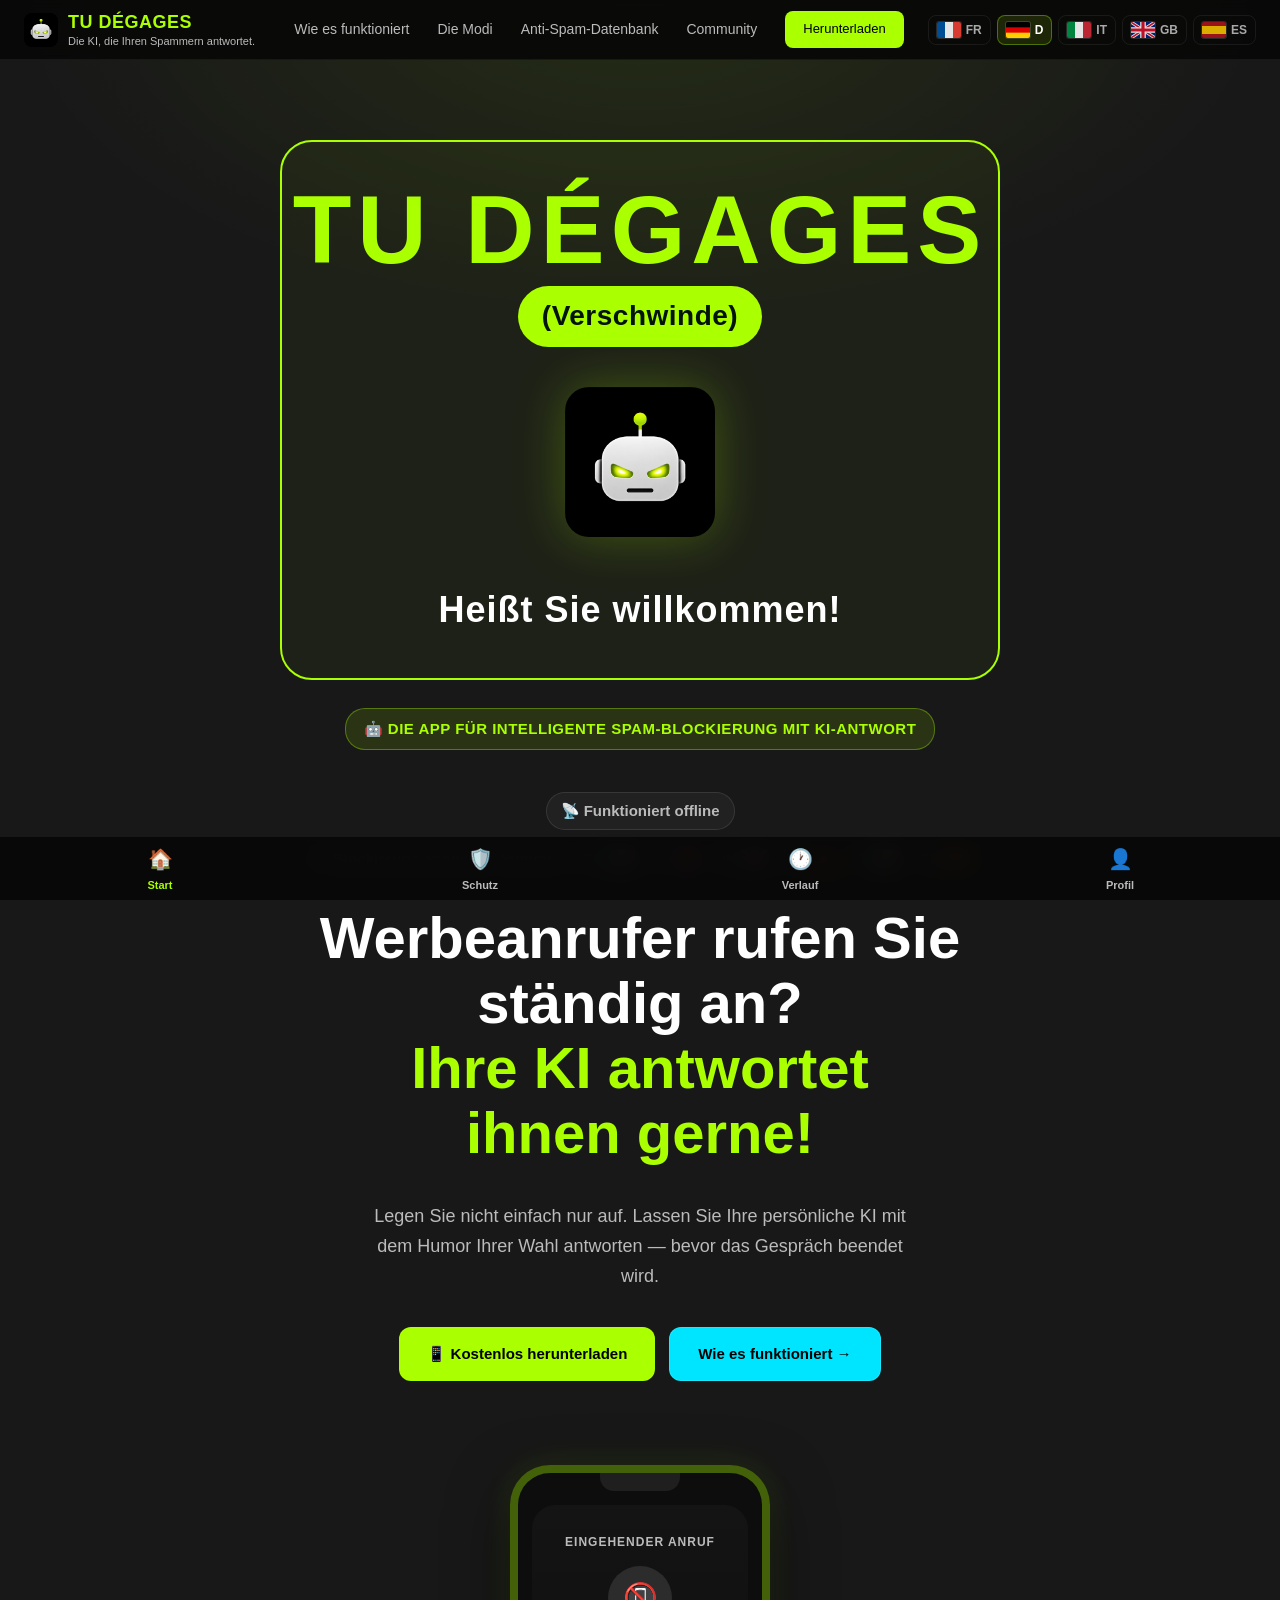
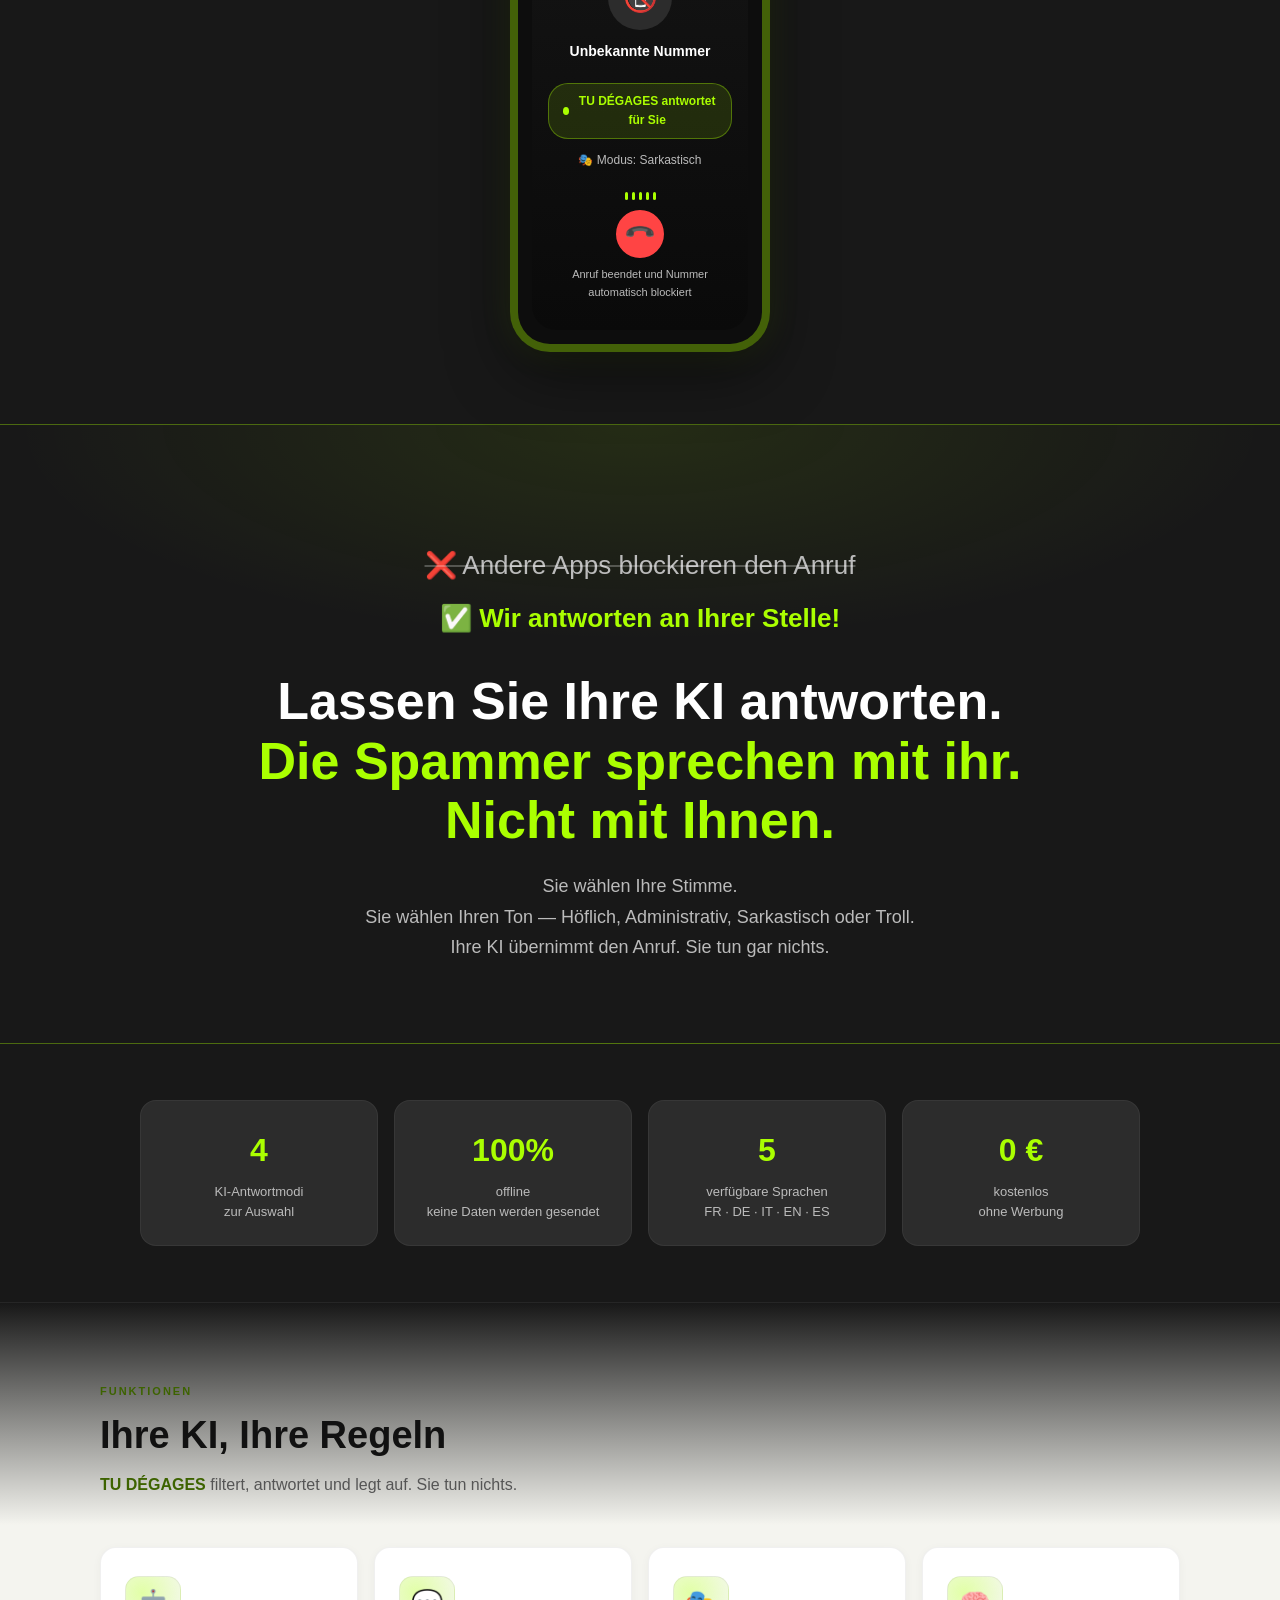
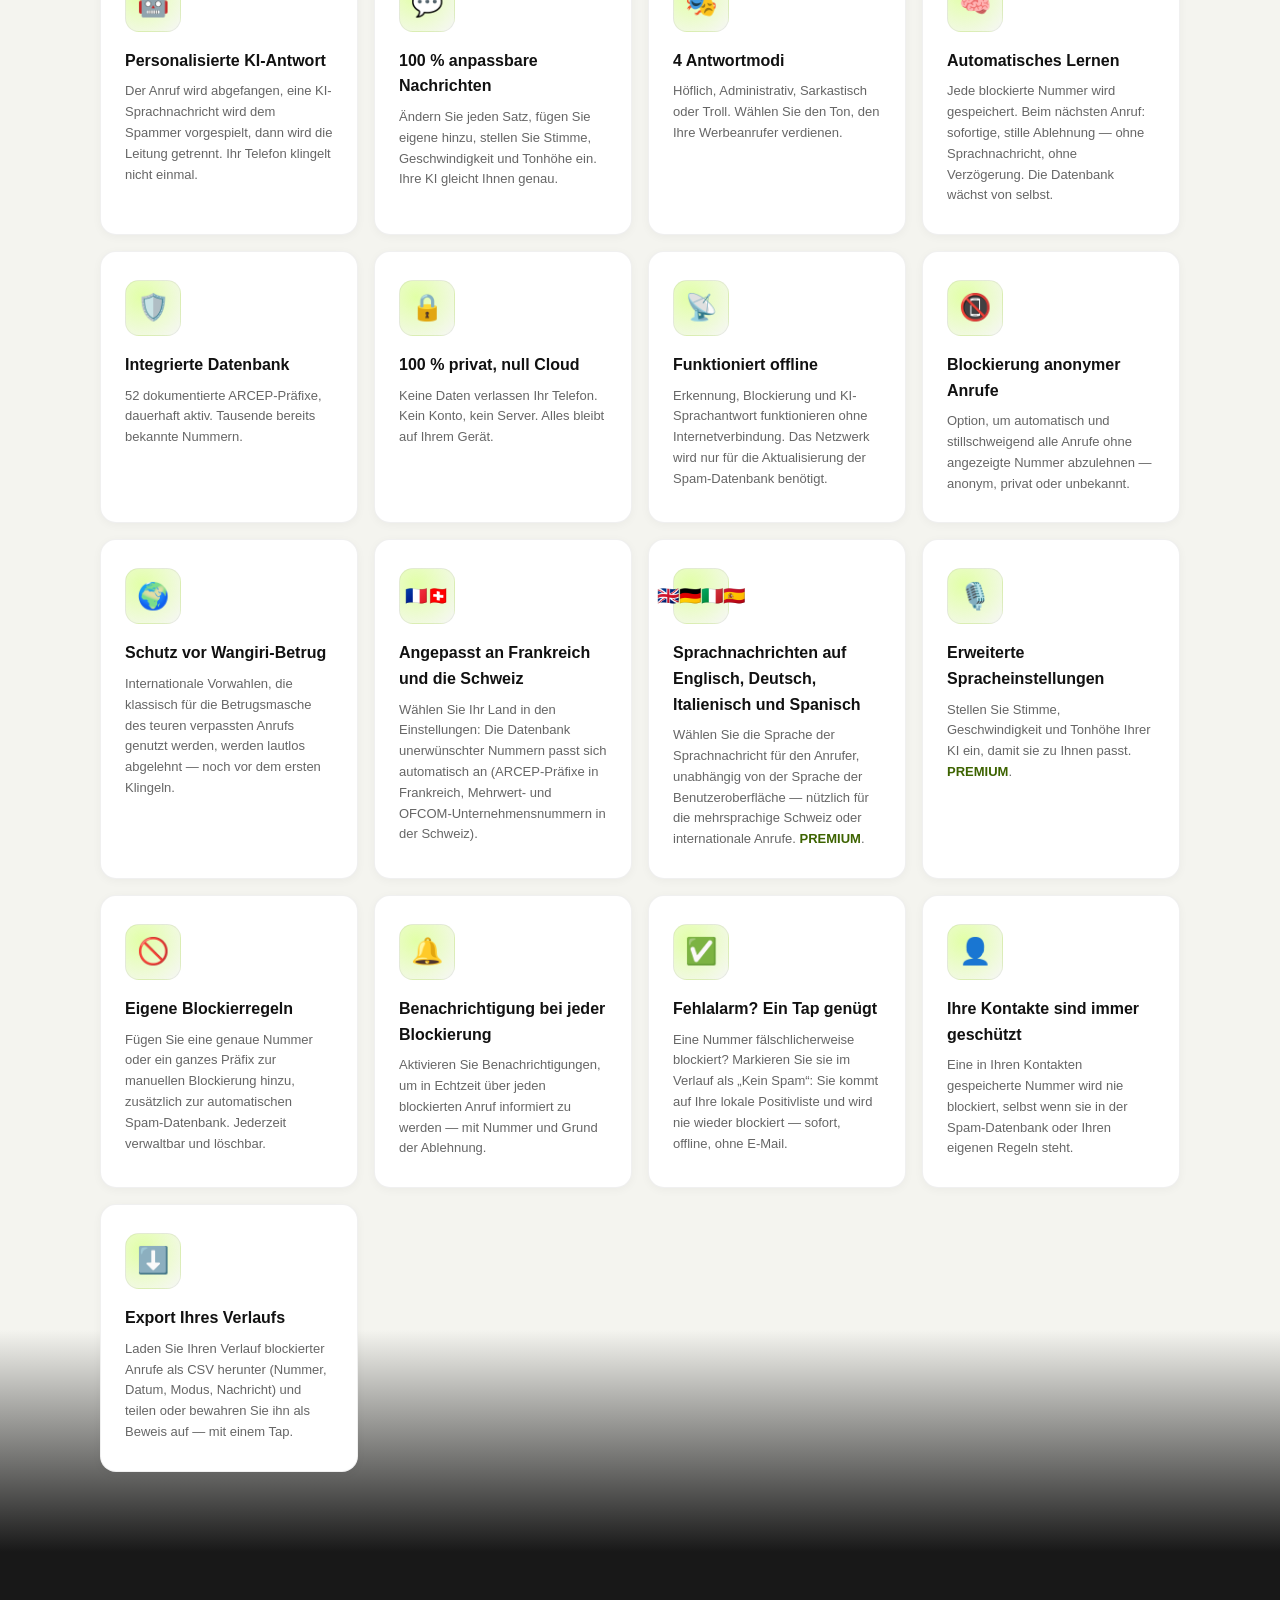
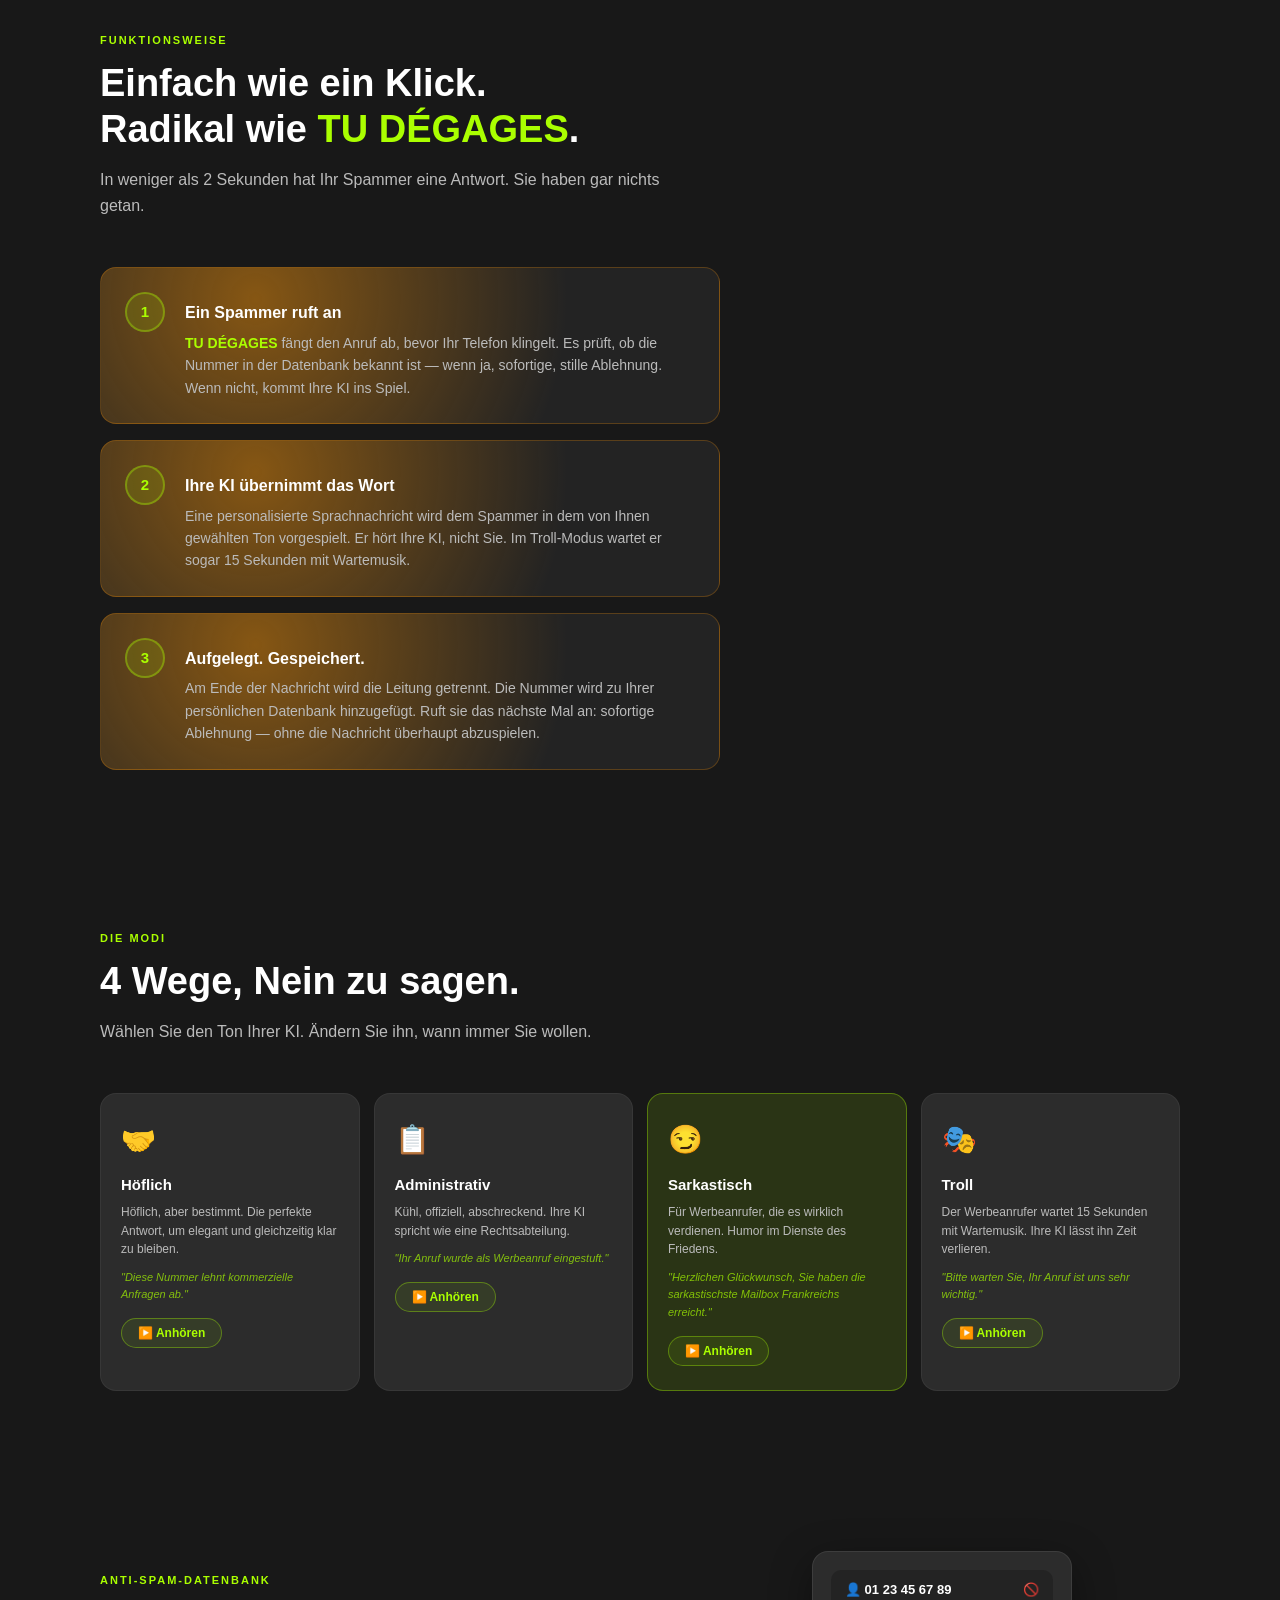
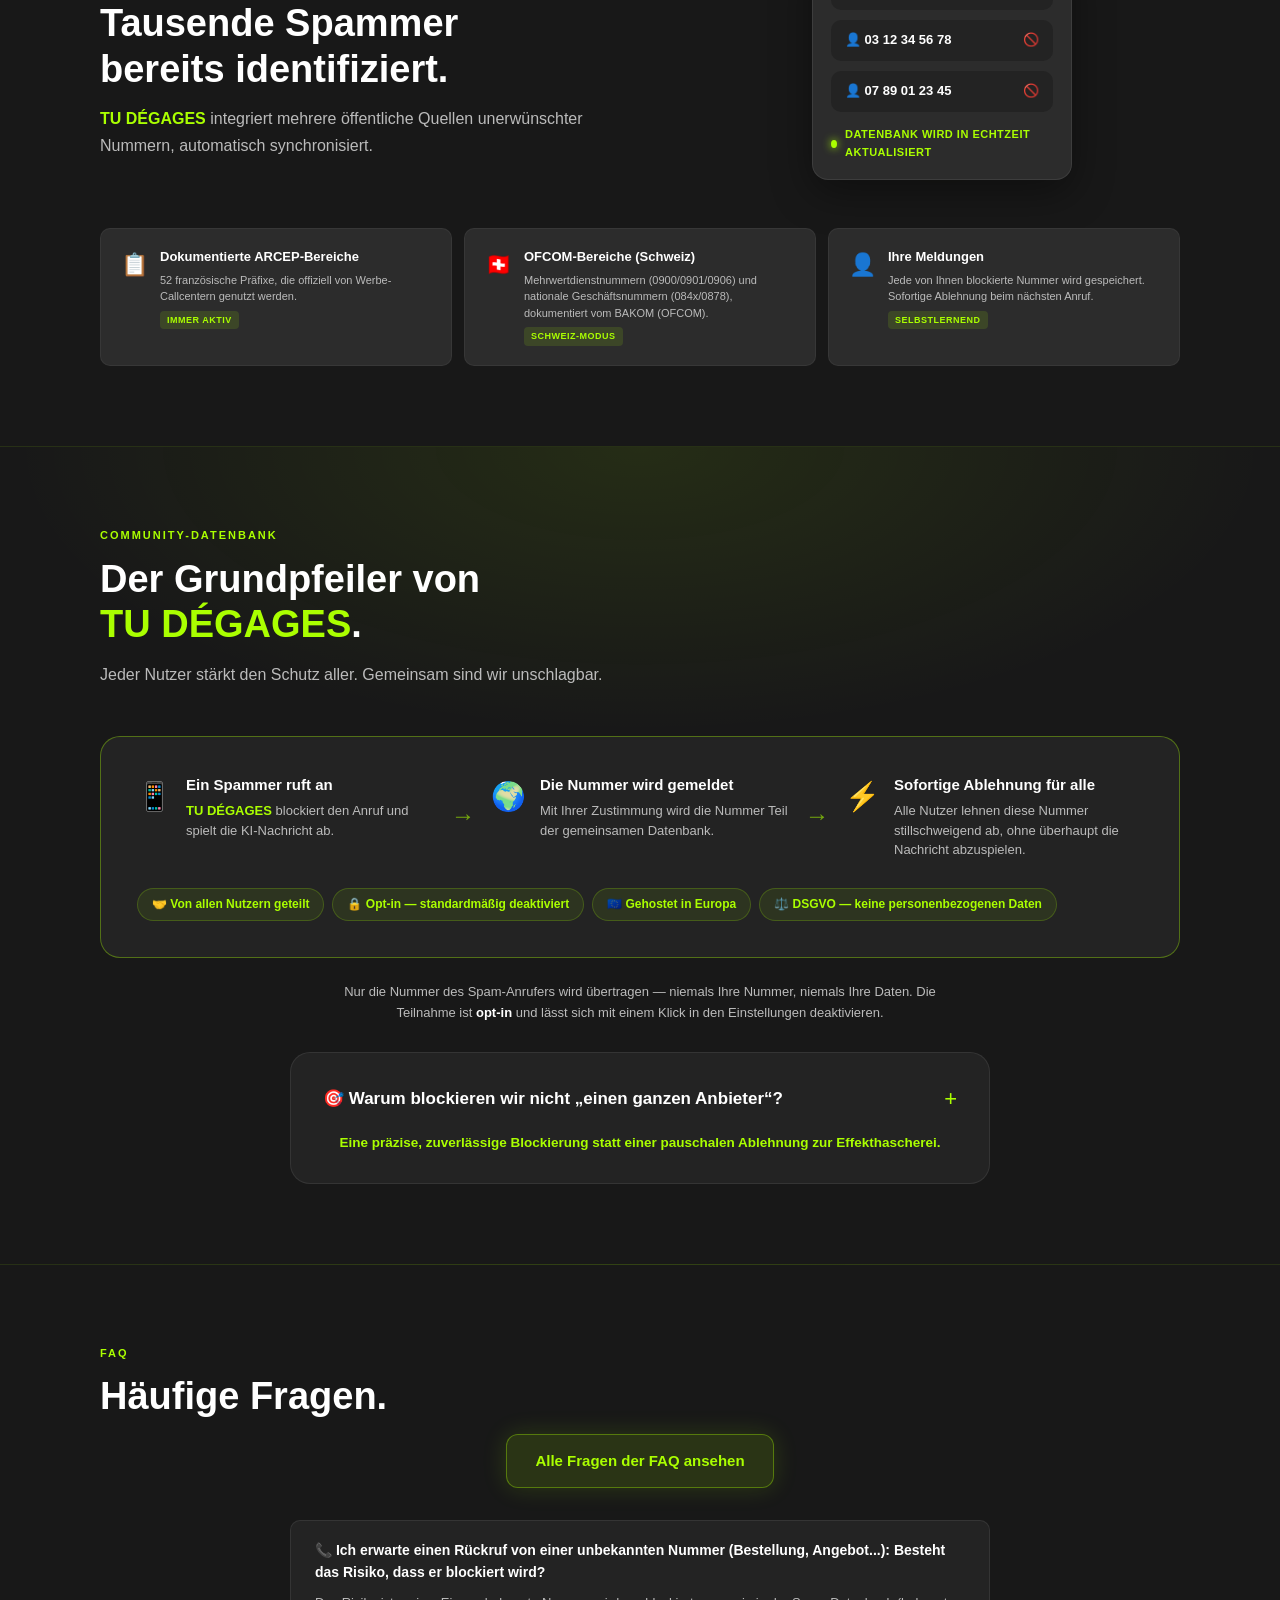
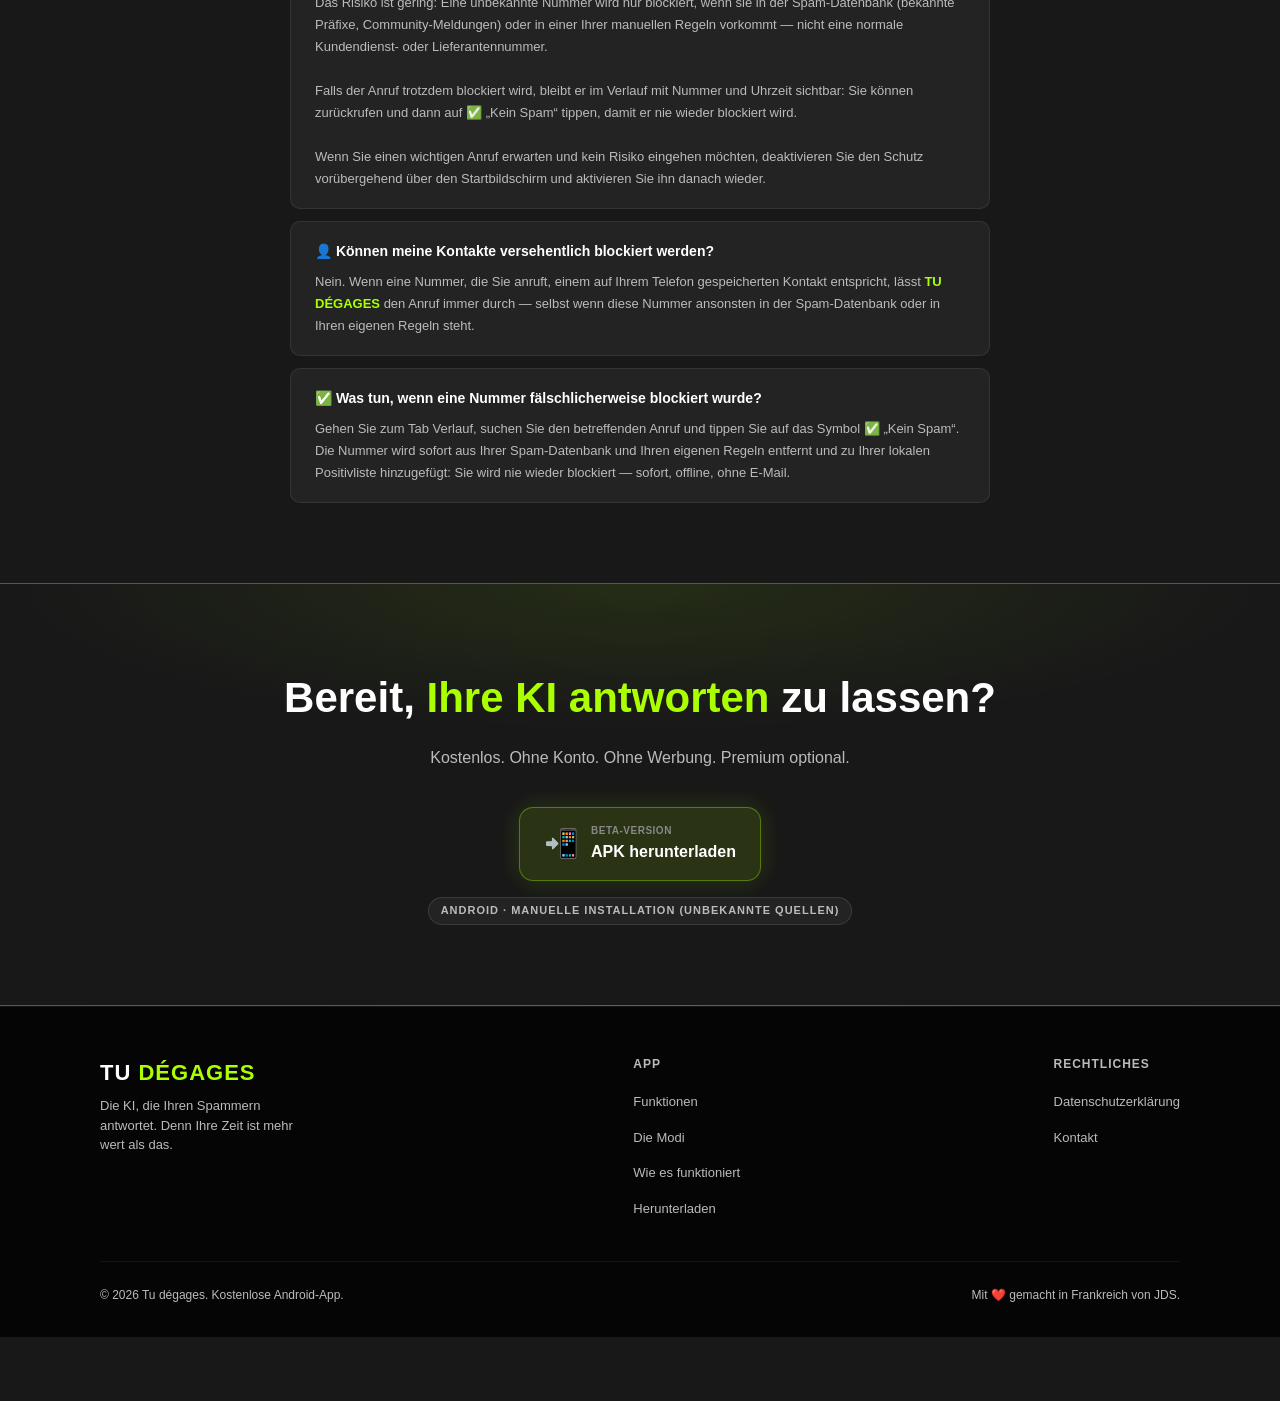
==== commit 432aeecd: "Documente la protection anti-Wangiri sur le site (FAQ + page d'accueil) Ajoute la meme explication q" ====
--- a/docs/de/index.html
+++ b/docs/de/index.html
@@ -182,6 +182,11 @@
         <div class="feature-icon">📵</div>
         <h3>Blockierung anonymer Anrufe</h3>
         <p>Option, um automatisch und stillschweigend alle Anrufe ohne angezeigte Nummer abzulehnen — anonym, privat oder unbekannt.</p>
+      </div>
+      <div class="feature-card reveal">
+        <div class="feature-icon">🌍</div>
+        <h3>Schutz vor Wangiri-Betrug</h3>
+        <p>Internationale Vorwahlen, die klassisch für die Betrugsmasche des teuren verpassten Anrufs genutzt werden, werden lautlos abgelehnt — noch vor dem ersten Klingeln.</p>
       </div>
       <div class="feature-card reveal">
         <div class="feature-icon feature-icon-flags">🇫🇷🇨🇭</div>
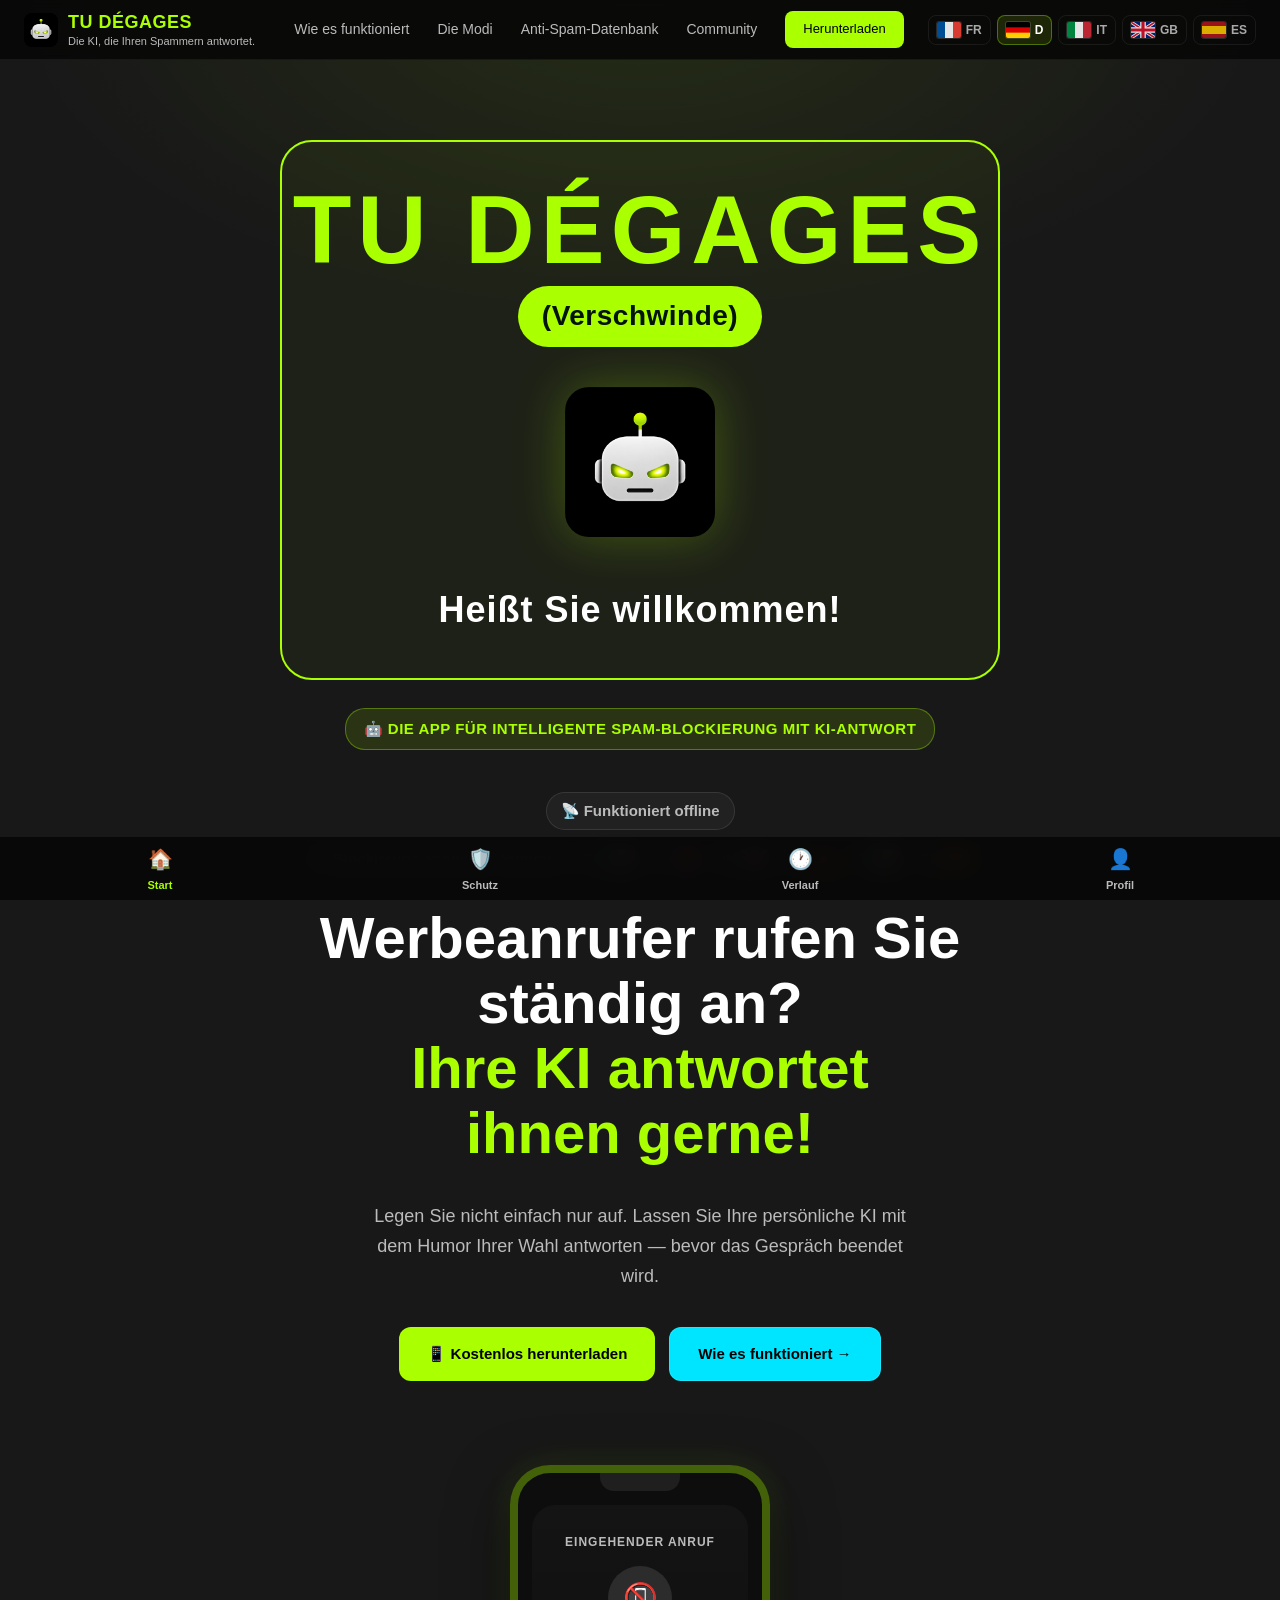
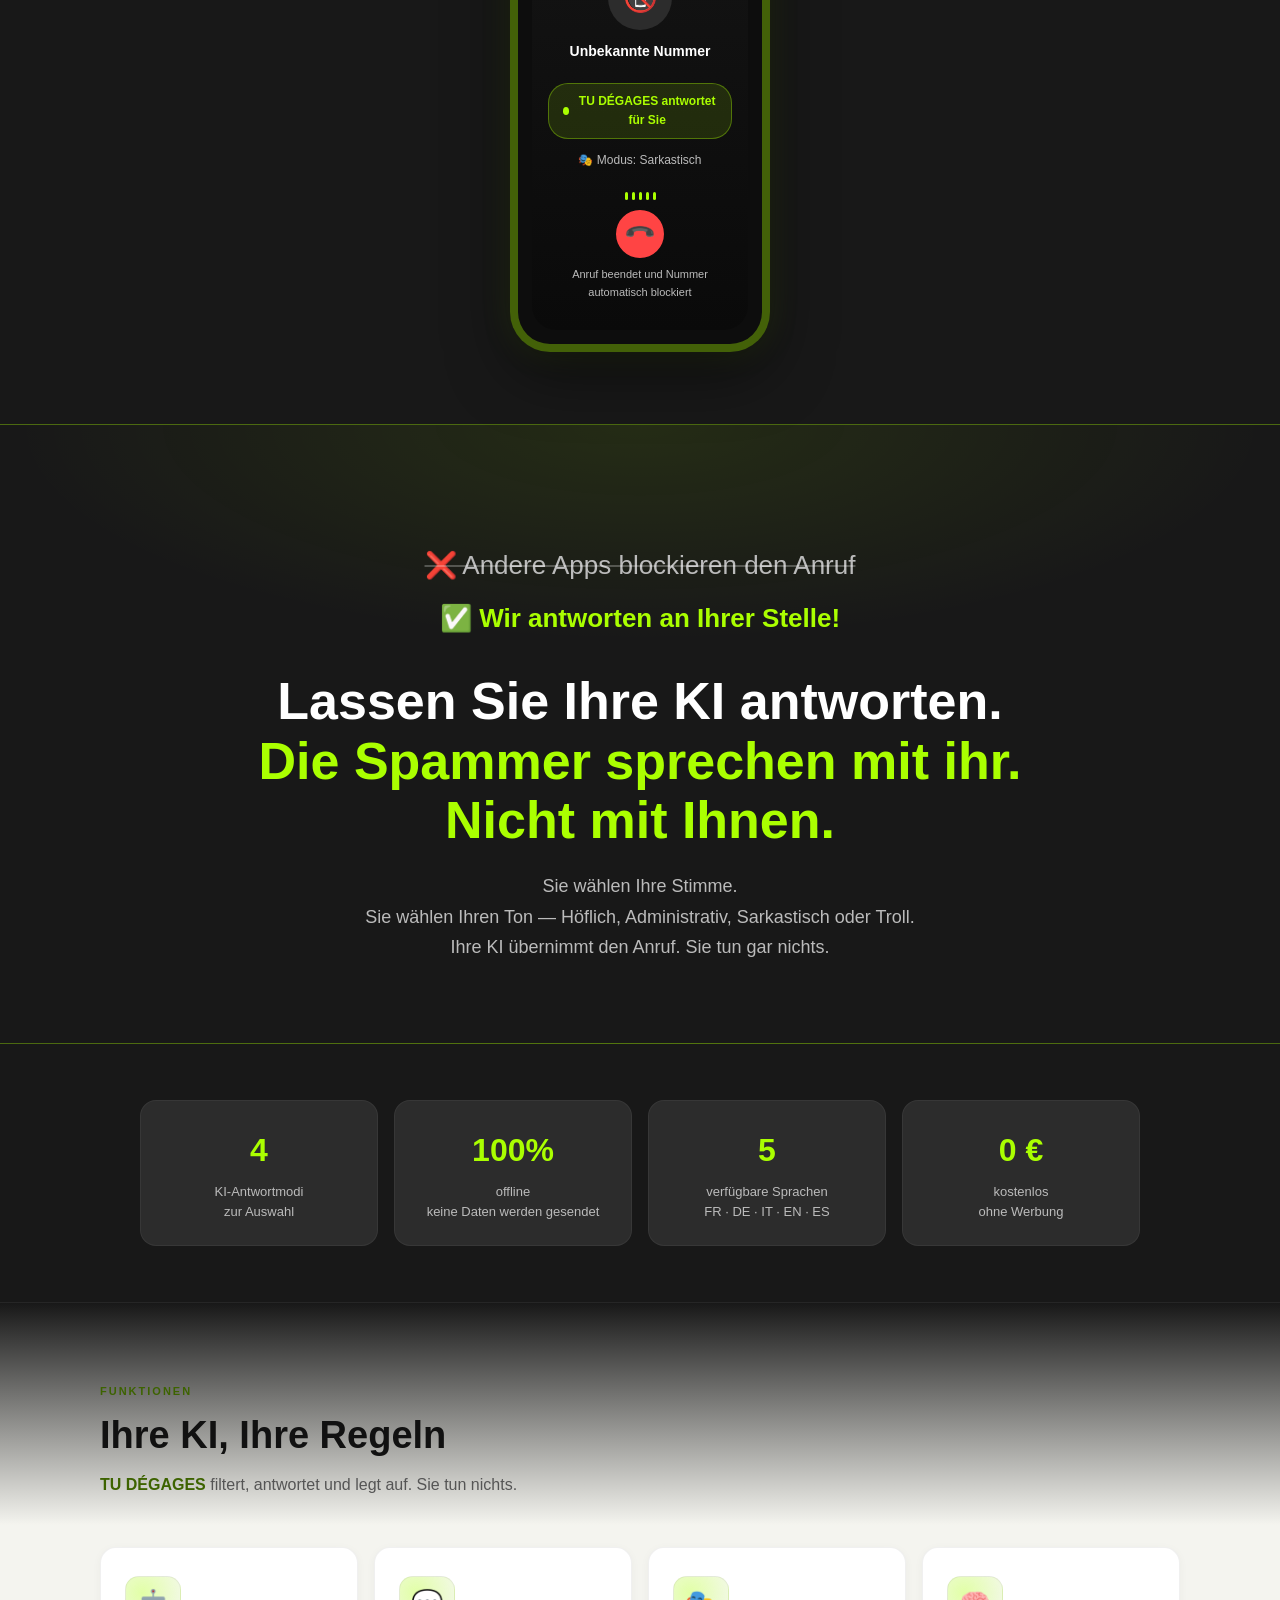
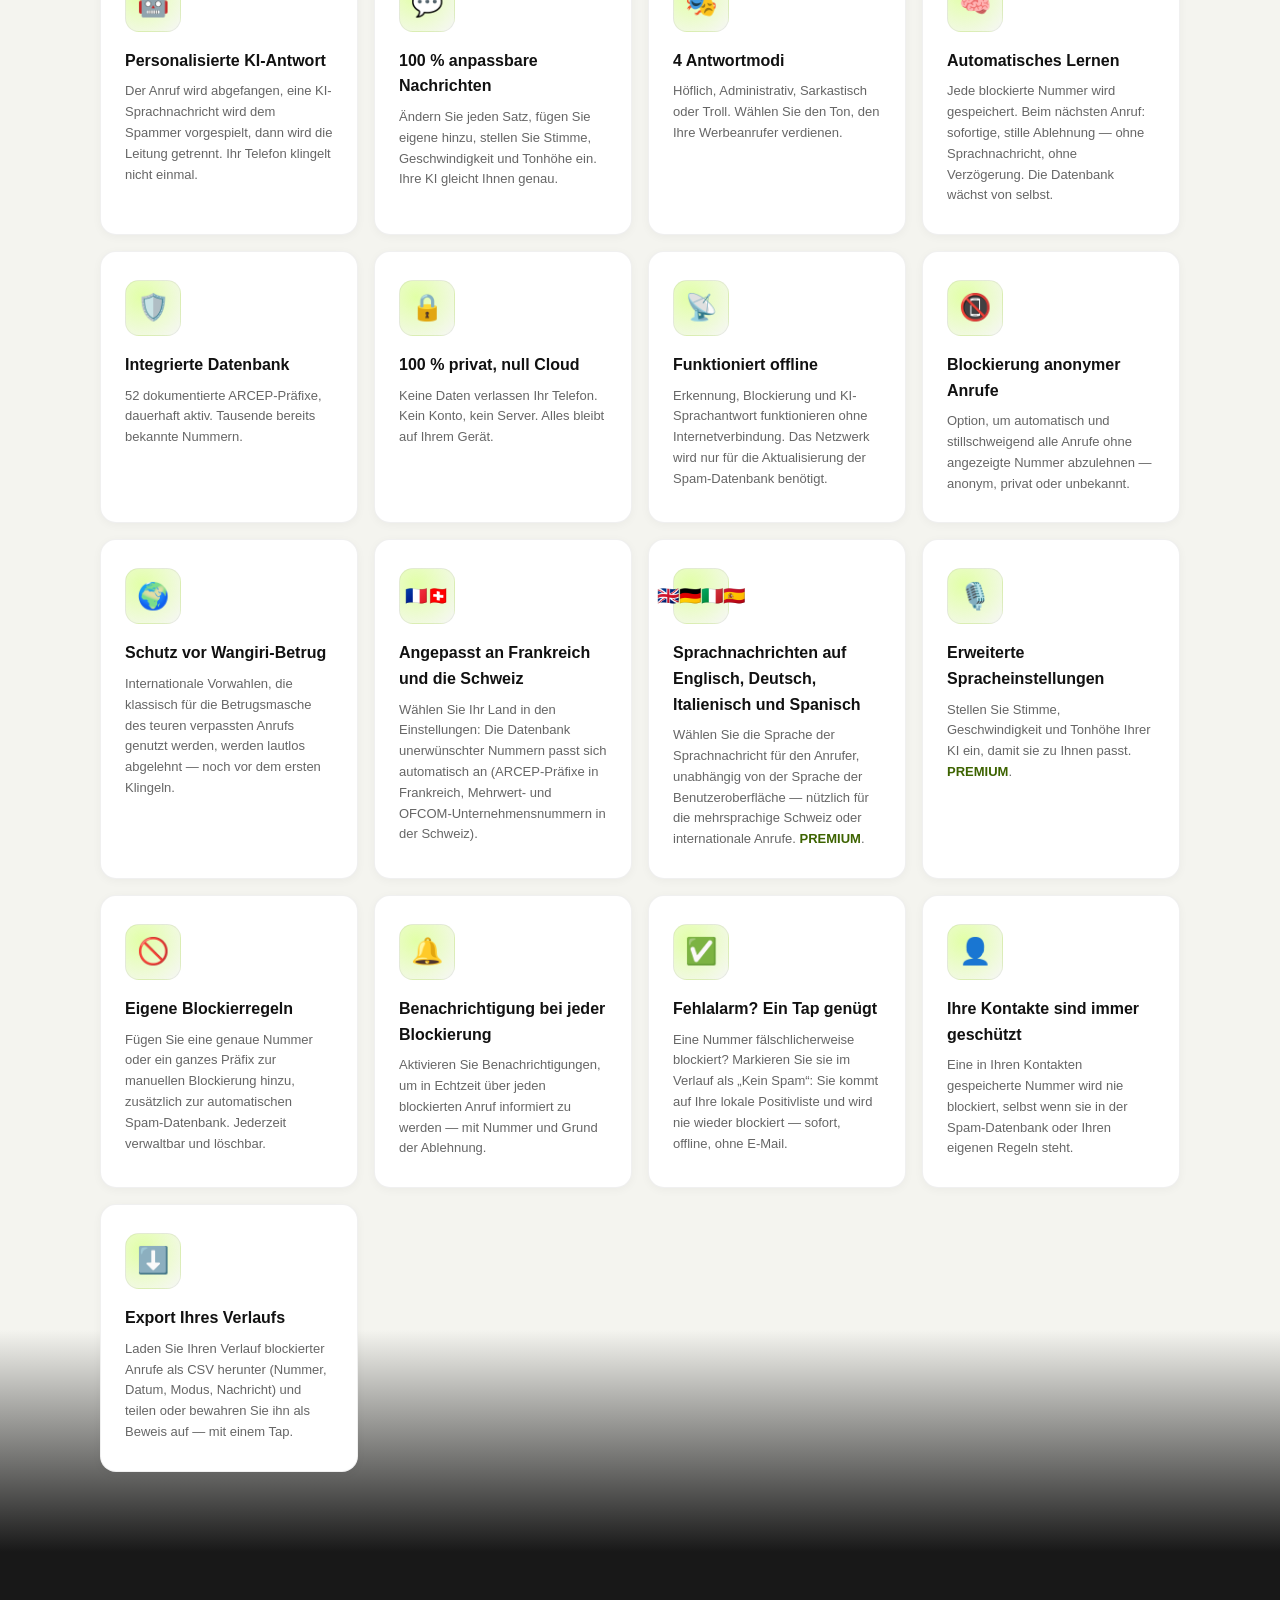
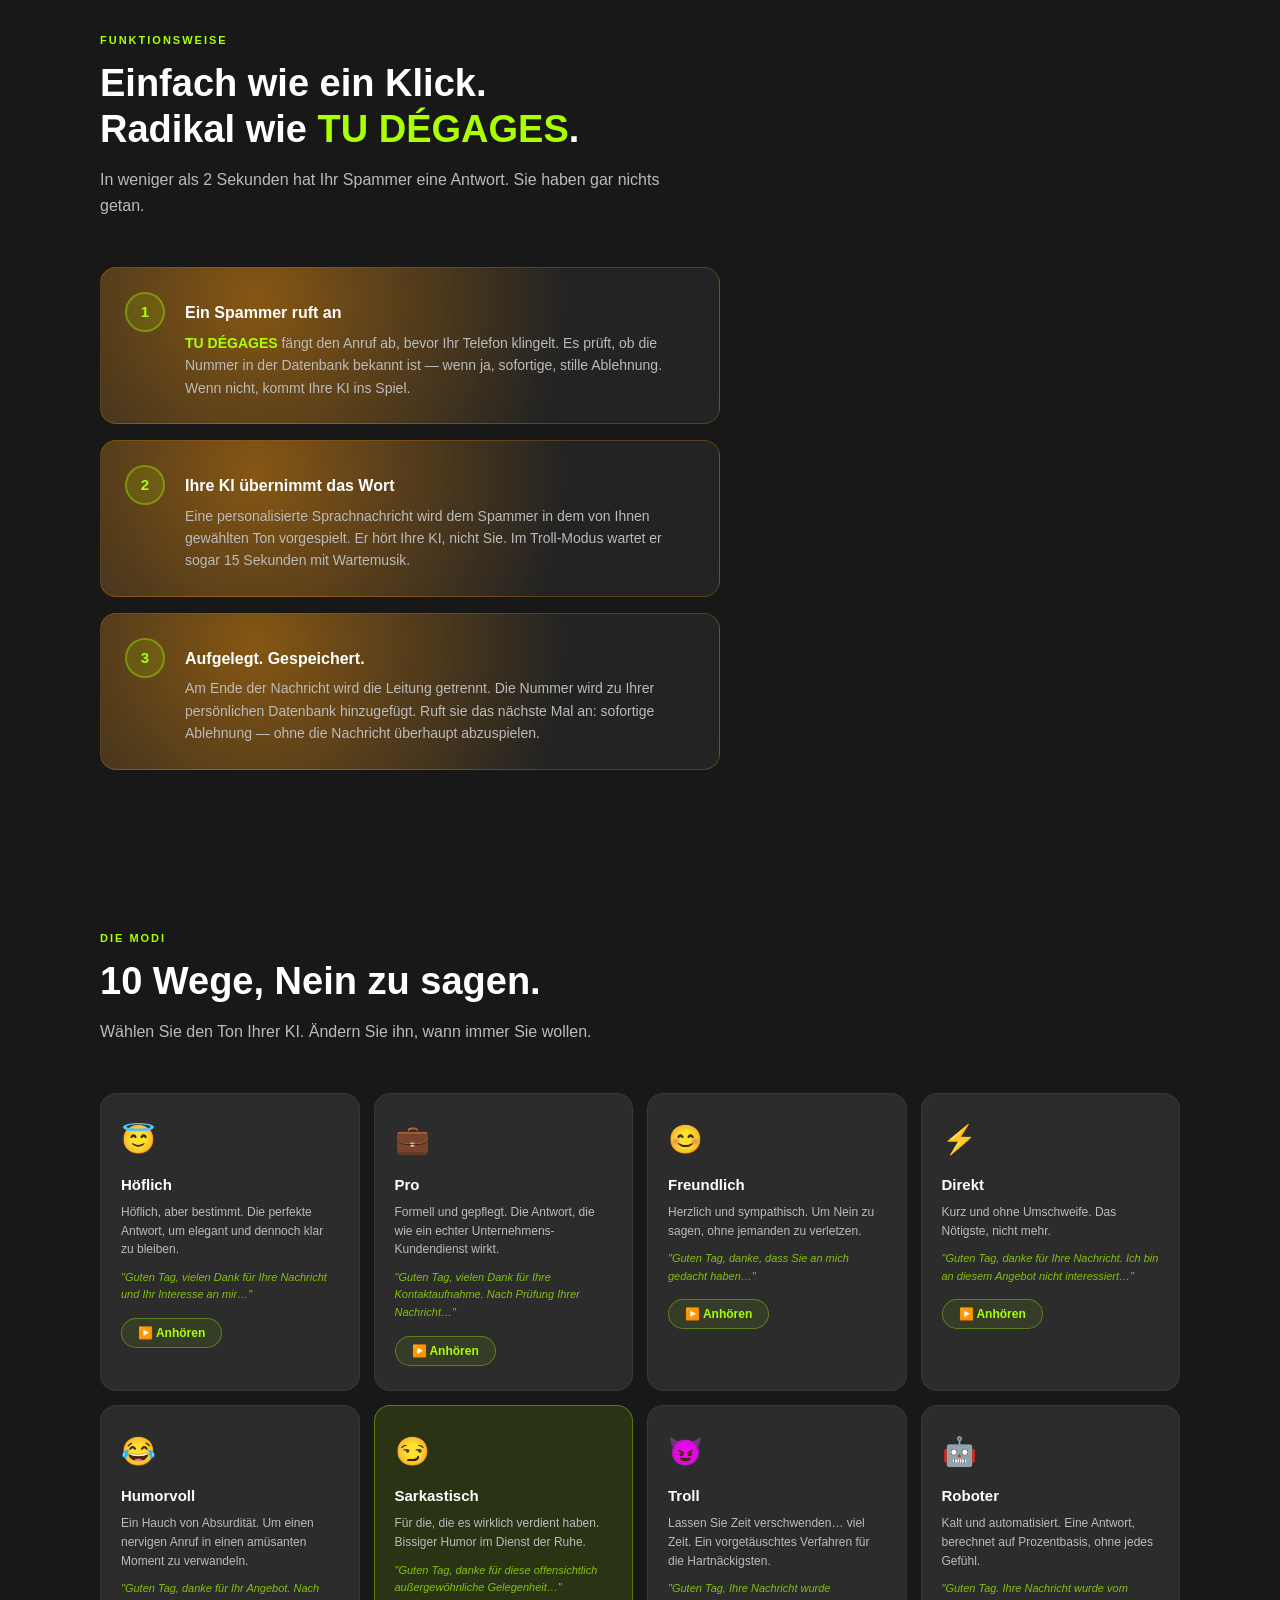
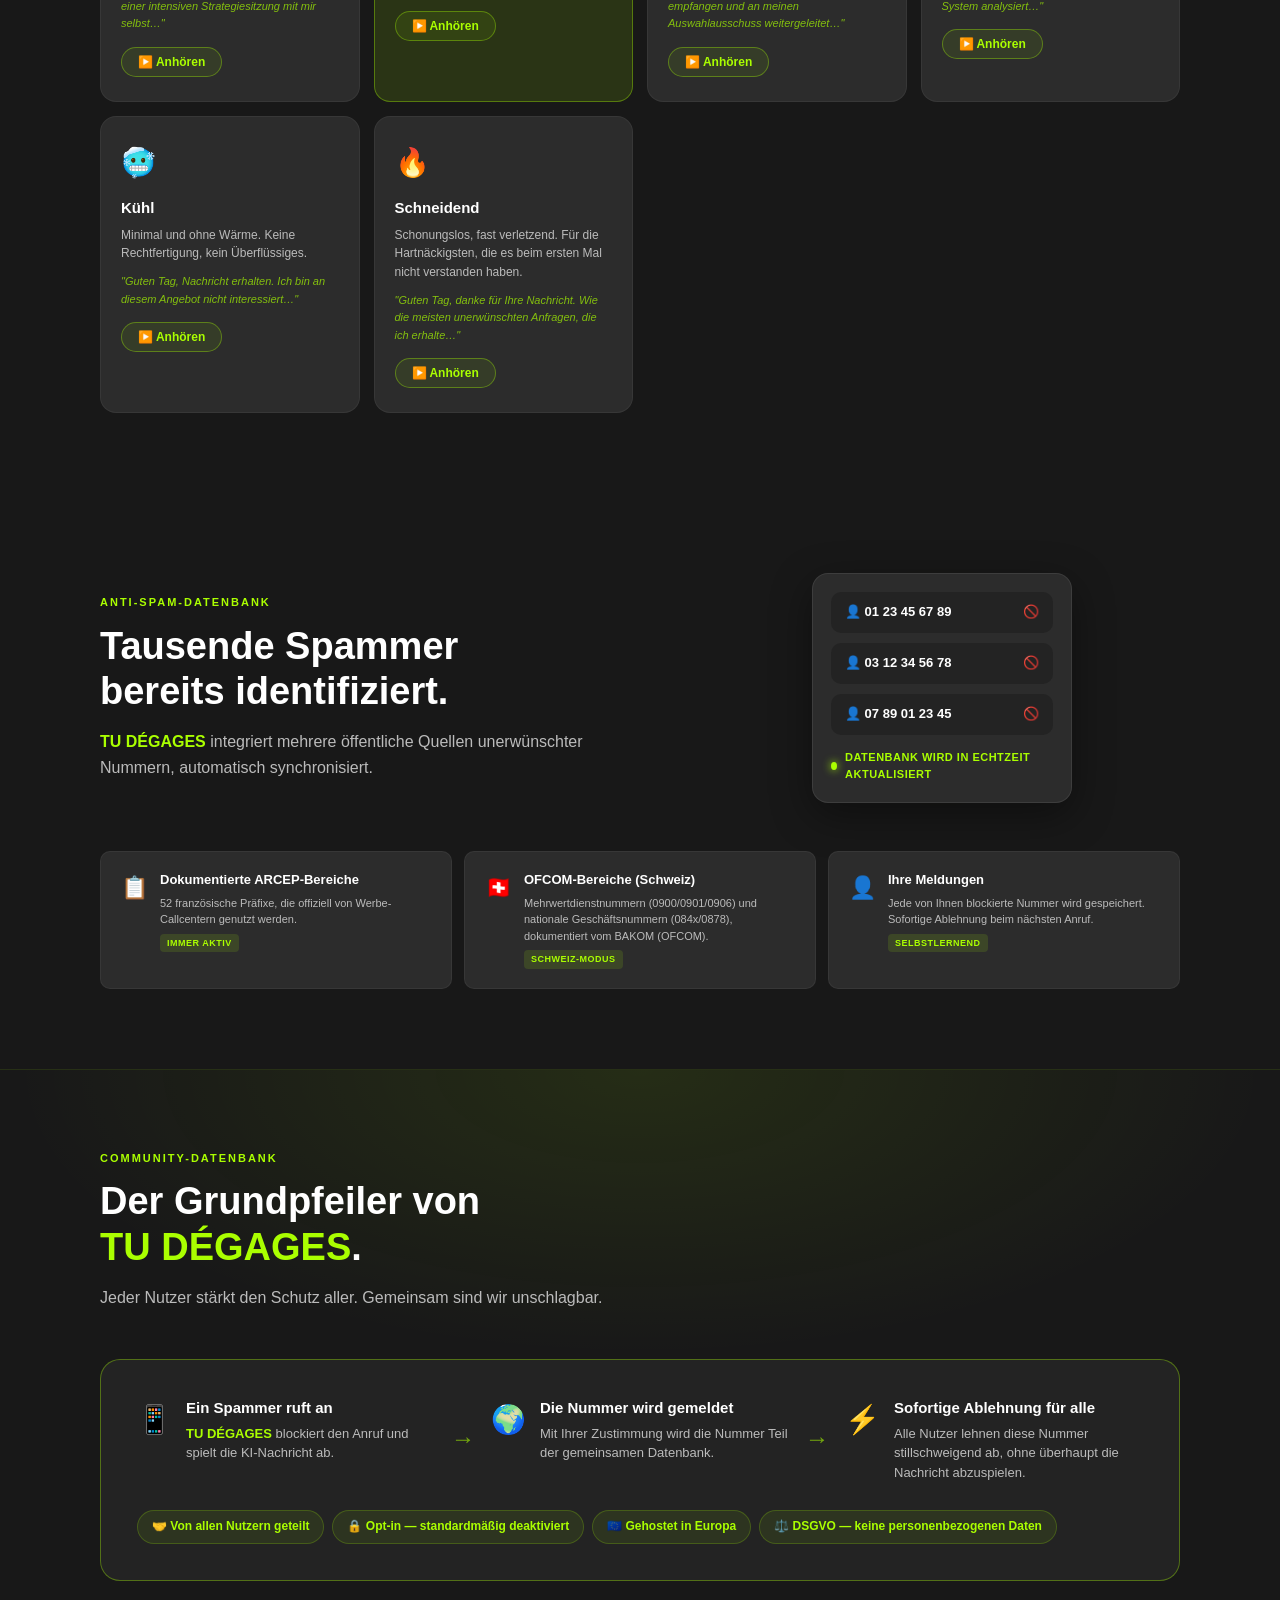
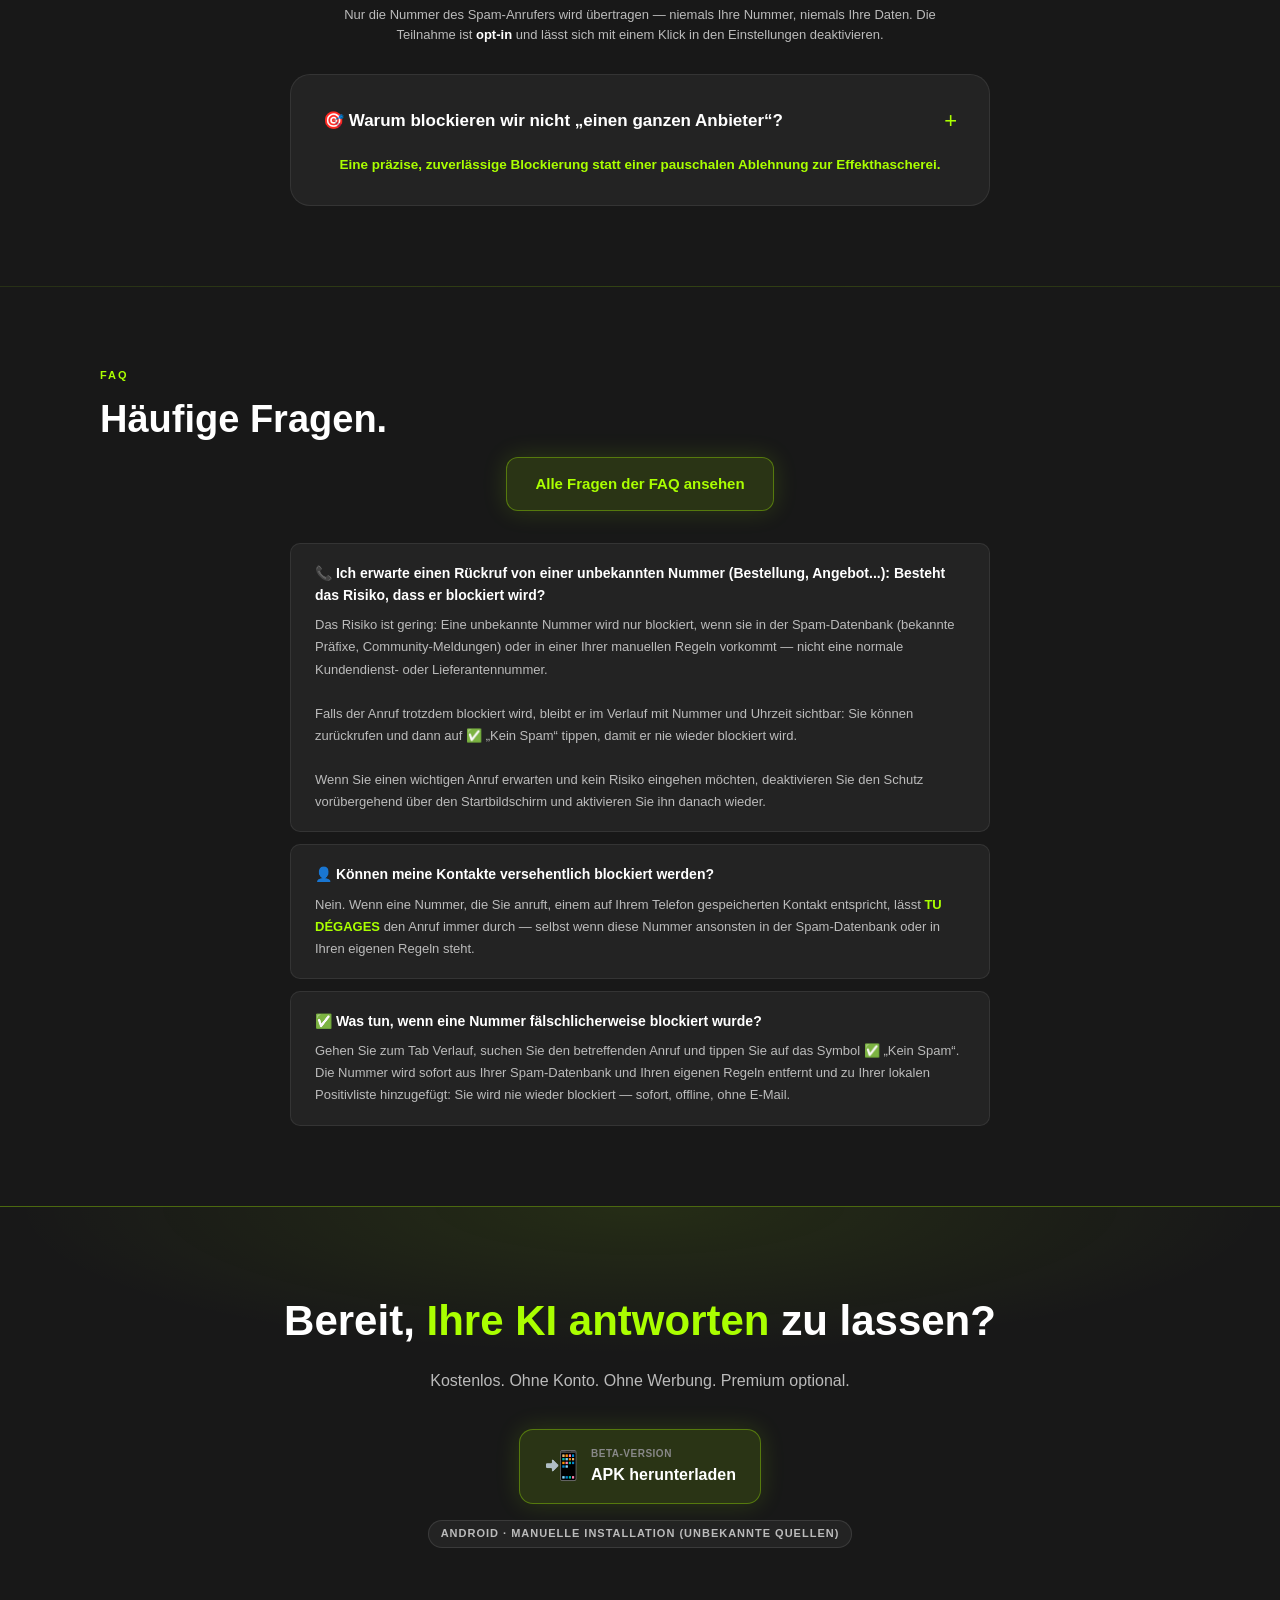
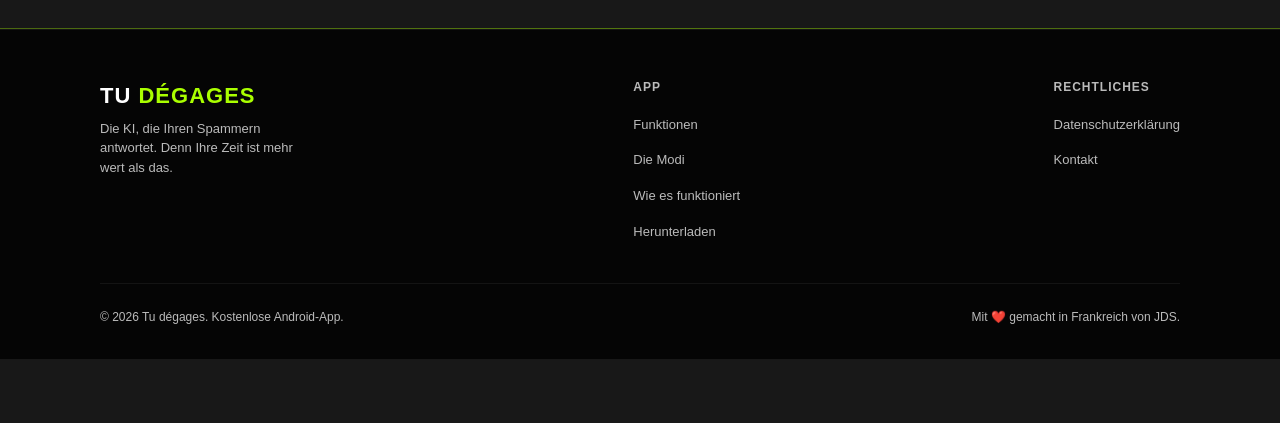
==== commit fb8c9958: "Traduit les 10 modes (DE/IT/EN/ES) : descriptions, exemples et messages de base Complete la passe fr" ====
--- a/docs/de/index.html
+++ b/docs/de/index.html
@@ -268,36 +268,78 @@
 <section id="modes">
   <div class="section-inner reveal">
     <p class="section-label">Die Modi</p>
-    <h2 class="section-title">4 Wege, Nein zu sagen.</h2>
+    <h2 class="section-title">10 Wege, Nein zu sagen.</h2>
     <p class="section-sub">Wählen Sie den Ton Ihrer KI. Ändern Sie ihn, wann immer Sie wollen.</p>
     <div class="modes-grid">
       <div class="mode-card reveal">
-        <div class="mode-emoji">🤝</div>
+        <div class="mode-emoji">😇</div>
         <h3>Höflich</h3>
-        <p>Höflich, aber bestimmt. Die perfekte Antwort, um elegant und gleichzeitig klar zu bleiben.</p>
-        <div class="mode-example">"Diese Nummer lehnt kommerzielle Anfragen ab."</div>
-        <button class="mode-listen-btn" onclick="speakMode(this, 'Diese Nummer lehnt kommerzielle Anfragen ab.')">▶️ Anhören</button>
-      </div>
-      <div class="mode-card reveal">
-        <div class="mode-emoji">📋</div>
-        <h3>Administrativ</h3>
-        <p>Kühl, offiziell, abschreckend. Ihre KI spricht wie eine Rechtsabteilung.</p>
-        <div class="mode-example">"Ihr Anruf wurde als Werbeanruf eingestuft."</div>
-        <button class="mode-listen-btn" onclick="speakMode(this, 'Ihr Anruf wurde als Werbeanruf eingestuft.')">▶️ Anhören</button>
+        <p>Höflich, aber bestimmt. Die perfekte Antwort, um elegant und dennoch klar zu bleiben.</p>
+        <div class="mode-example">"Guten Tag, vielen Dank für Ihre Nachricht und Ihr Interesse an mir…"</div>
+        <button class="mode-listen-btn" onclick="speakMode(this, 'Guten Tag,\n\nVielen Dank für Ihre Nachricht und Ihr Interesse an mir.\n\nNach Lektüre Ihres Angebots möchte ich vorerst nicht weiter darauf eingehen.\n\nVielen Dank für Ihr Verständnis und alles Gute für Ihre weiteren Vorhaben.')">▶️ Anhören</button>
+      </div>
+      <div class="mode-card reveal">
+        <div class="mode-emoji">💼</div>
+        <h3>Pro</h3>
+        <p>Formell und gepflegt. Die Antwort, die wie ein echter Unternehmens-Kundendienst wirkt.</p>
+        <div class="mode-example">"Guten Tag, vielen Dank für Ihre Kontaktaufnahme. Nach Prüfung Ihrer Nachricht…"</div>
+        <button class="mode-listen-btn" onclick="speakMode(this, 'Guten Tag,\n\nVielen Dank für Ihre Kontaktaufnahme.\n\nNach Prüfung Ihrer Nachricht entspricht Ihr Angebot nicht meinen aktuellen Bedürfnissen. Ich möchte diesen Austausch daher nicht fortsetzen.\n\nVielen Dank für Ihre Bemühungen und einen schönen Tag noch.\n\nMit freundlichen Grüßen.')">▶️ Anhören</button>
+      </div>
+      <div class="mode-card reveal">
+        <div class="mode-emoji">😊</div>
+        <h3>Freundlich</h3>
+        <p>Herzlich und sympathisch. Um Nein zu sagen, ohne jemanden zu verletzen.</p>
+        <div class="mode-example">"Guten Tag, danke, dass Sie an mich gedacht haben…"</div>
+        <button class="mode-listen-btn" onclick="speakMode(this, 'Guten Tag,\n\nDanke, dass Sie an mich gedacht haben.\n\nAuch wenn es interessant klingt, passt es momentan nicht zu mir. Ich werde es daher vorbeiziehen lassen.\n\nIch wünsche Ihnen trotzdem viel Erfolg bei Ihren weiteren Vorhaben.')">▶️ Anhören</button>
+      </div>
+      <div class="mode-card reveal">
+        <div class="mode-emoji">⚡</div>
+        <h3>Direkt</h3>
+        <p>Kurz und ohne Umschweife. Das Nötigste, nicht mehr.</p>
+        <div class="mode-example">"Guten Tag, danke für Ihre Nachricht. Ich bin an diesem Angebot nicht interessiert…"</div>
+        <button class="mode-listen-btn" onclick="speakMode(this, 'Guten Tag,\n\nDanke für Ihre Nachricht.\n\nIch bin an diesem Angebot nicht interessiert und möchte diesbezüglich nicht erneut kontaktiert werden.\n\nAlles Gute.')">▶️ Anhören</button>
+      </div>
+      <div class="mode-card reveal">
+        <div class="mode-emoji">😂</div>
+        <h3>Humorvoll</h3>
+        <p>Ein Hauch von Absurdität. Um einen nervigen Anruf in einen amüsanten Moment zu verwandeln.</p>
+        <div class="mode-example">"Guten Tag, danke für Ihr Angebot. Nach einer intensiven Strategiesitzung mit mir selbst…"</div>
+        <button class="mode-listen-btn" onclick="speakMode(this, 'Guten Tag,\n\nDanke für Ihr Angebot.\n\nNach einer intensiven Strategiesitzung mit mir selbst, einem Kaffee und meinem Kalender sind wir zu dem Schluss gekommen, dass dies nicht der richtige Moment ist.\n\nIch werde dieses Angebot daher ablehnen.\n\nEinen ausgezeichneten Tag noch.')">▶️ Anhören</button>
       </div>
       <div class="mode-card active reveal">
         <div class="mode-emoji">😏</div>
         <h3>Sarkastisch</h3>
-        <p>Für Werbeanrufer, die es wirklich verdienen. Humor im Dienste des Friedens.</p>
-        <div class="mode-example">"Herzlichen Glückwunsch, Sie haben die sarkastischste Mailbox Frankreichs erreicht."</div>
-        <button class="mode-listen-btn" onclick="speakMode(this, 'Herzlichen Glückwunsch, Sie haben die sarkastischste Mailbox Frankreichs erreicht.')">▶️ Anhören</button>
-      </div>
-      <div class="mode-card reveal">
-        <div class="mode-emoji">🎭</div>
+        <p>Für die, die es wirklich verdient haben. Bissiger Humor im Dienst der Ruhe.</p>
+        <div class="mode-example">"Guten Tag, danke für diese offensichtlich außergewöhnliche Gelegenheit…"</div>
+        <button class="mode-listen-btn" onclick="speakMode(this, 'Guten Tag,\n\nDanke für diese offensichtlich außergewöhnliche Gelegenheit.\n\nLeider habe ich nach einer gründlichen Analyse von etwa drei Sekunden beschlossen, Ihrem Angebot nicht weiter nachzugehen.\n\nIch wünsche Ihnen trotzdem viel Glück bei der Suche nach begeisterungsfähigeren Interessenten.')">▶️ Anhören</button>
+      </div>
+      <div class="mode-card reveal">
+        <div class="mode-emoji">😈</div>
         <h3>Troll</h3>
-        <p>Der Werbeanrufer wartet 15 Sekunden mit Wartemusik. Ihre KI lässt ihn Zeit verlieren.</p>
-        <div class="mode-example">"Bitte warten Sie, Ihr Anruf ist uns sehr wichtig."</div>
-        <button class="mode-listen-btn" onclick="speakMode(this, 'Bitte warten Sie, Ihr Anruf ist uns sehr wichtig.')">▶️ Anhören</button>
+        <p>Lassen Sie Zeit verschwenden… viel Zeit. Ein vorgetäuschtes Verfahren für die Hartnäckigsten.</p>
+        <div class="mode-example">"Guten Tag, Ihre Nachricht wurde empfangen und an meinen Auswahlausschuss weitergeleitet…"</div>
+        <button class="mode-listen-btn" onclick="speakMode(this, 'Guten Tag,\n\nIhre Nachricht wurde empfangen und an meinen Auswahlausschuss weitergeleitet.\n\nNach mehreren lebhaften Debatten, zwei Gegenstimmen, einer Enthaltung und der Stimmenthaltung des Vorsitzenden fiel die Entscheidung: Ihr Angebot wird nicht berücksichtigt.\n\nWir danken Ihnen für Ihre Teilnahme und wünschen Ihnen alles Gute.')">▶️ Anhören</button>
+      </div>
+      <div class="mode-card reveal">
+        <div class="mode-emoji">🤖</div>
+        <h3>Roboter</h3>
+        <p>Kalt und automatisiert. Eine Antwort, berechnet auf Prozentbasis, ohne jedes Gefühl.</p>
+        <div class="mode-example">"Guten Tag. Ihre Nachricht wurde vom System analysiert…"</div>
+        <button class="mode-listen-btn" onclick="speakMode(this, 'Guten Tag.\n\nIhre Nachricht wurde vom System analysiert.\n\nErgebnis: Angebot erkannt. Geschätztes Interessenniveau: 0,7 %.\n\nDurchgeführte Aktion: höfliche Ablehnung.\n\nVielen Dank für Ihr Verständnis.\n\nÜbertragung beendet.')">▶️ Anhören</button>
+      </div>
+      <div class="mode-card reveal">
+        <div class="mode-emoji">🥶</div>
+        <h3>Kühl</h3>
+        <p>Minimal und ohne Wärme. Keine Rechtfertigung, kein Überflüssiges.</p>
+        <div class="mode-example">"Guten Tag, Nachricht erhalten. Ich bin an diesem Angebot nicht interessiert…"</div>
+        <button class="mode-listen-btn" onclick="speakMode(this, 'Guten Tag,\n\nNachricht erhalten.\n\nIch bin an diesem Angebot nicht interessiert.\n\nEs wird keine weitere Reaktion erfolgen.\n\nMit freundlichen Grüßen.')">▶️ Anhören</button>
+      </div>
+      <div class="mode-card reveal">
+        <div class="mode-emoji">🔥</div>
+        <h3>Schneidend</h3>
+        <p>Schonungslos, fast verletzend. Für die Hartnäckigsten, die es beim ersten Mal nicht verstanden haben.</p>
+        <div class="mode-example">"Guten Tag, danke für Ihre Nachricht. Wie die meisten unerwünschten Anfragen, die ich erhalte…"</div>
+        <button class="mode-listen-btn" onclick="speakMode(this, 'Guten Tag,\n\nDanke für Ihre Nachricht.\n\nWie die meisten unerwünschten Anfragen, die ich erhalte, ist Ihr Angebot für mich ohne jedes Interesse.\n\nIch lade Sie daher ein, weder Ihre noch meine Zeit mit der Fortsetzung dieses Austauschs zu verschwenden.\n\nAlles Gute.')">▶️ Anhören</button>
       </div>
     </div>
   </div>
@@ -473,7 +515,7 @@
       <h4>Rechtliches</h4>
       <ul>
         <li><a href="privacy.html">Datenschutzerklärung</a></li>
-        <li><a href="mailto:jeandescourvieres@gmail.com">Kontakt</a></li>
+        <li><a href="mailto:contact@tudegages.fr">Kontakt</a></li>
       </ul>
     </div>
   </div>
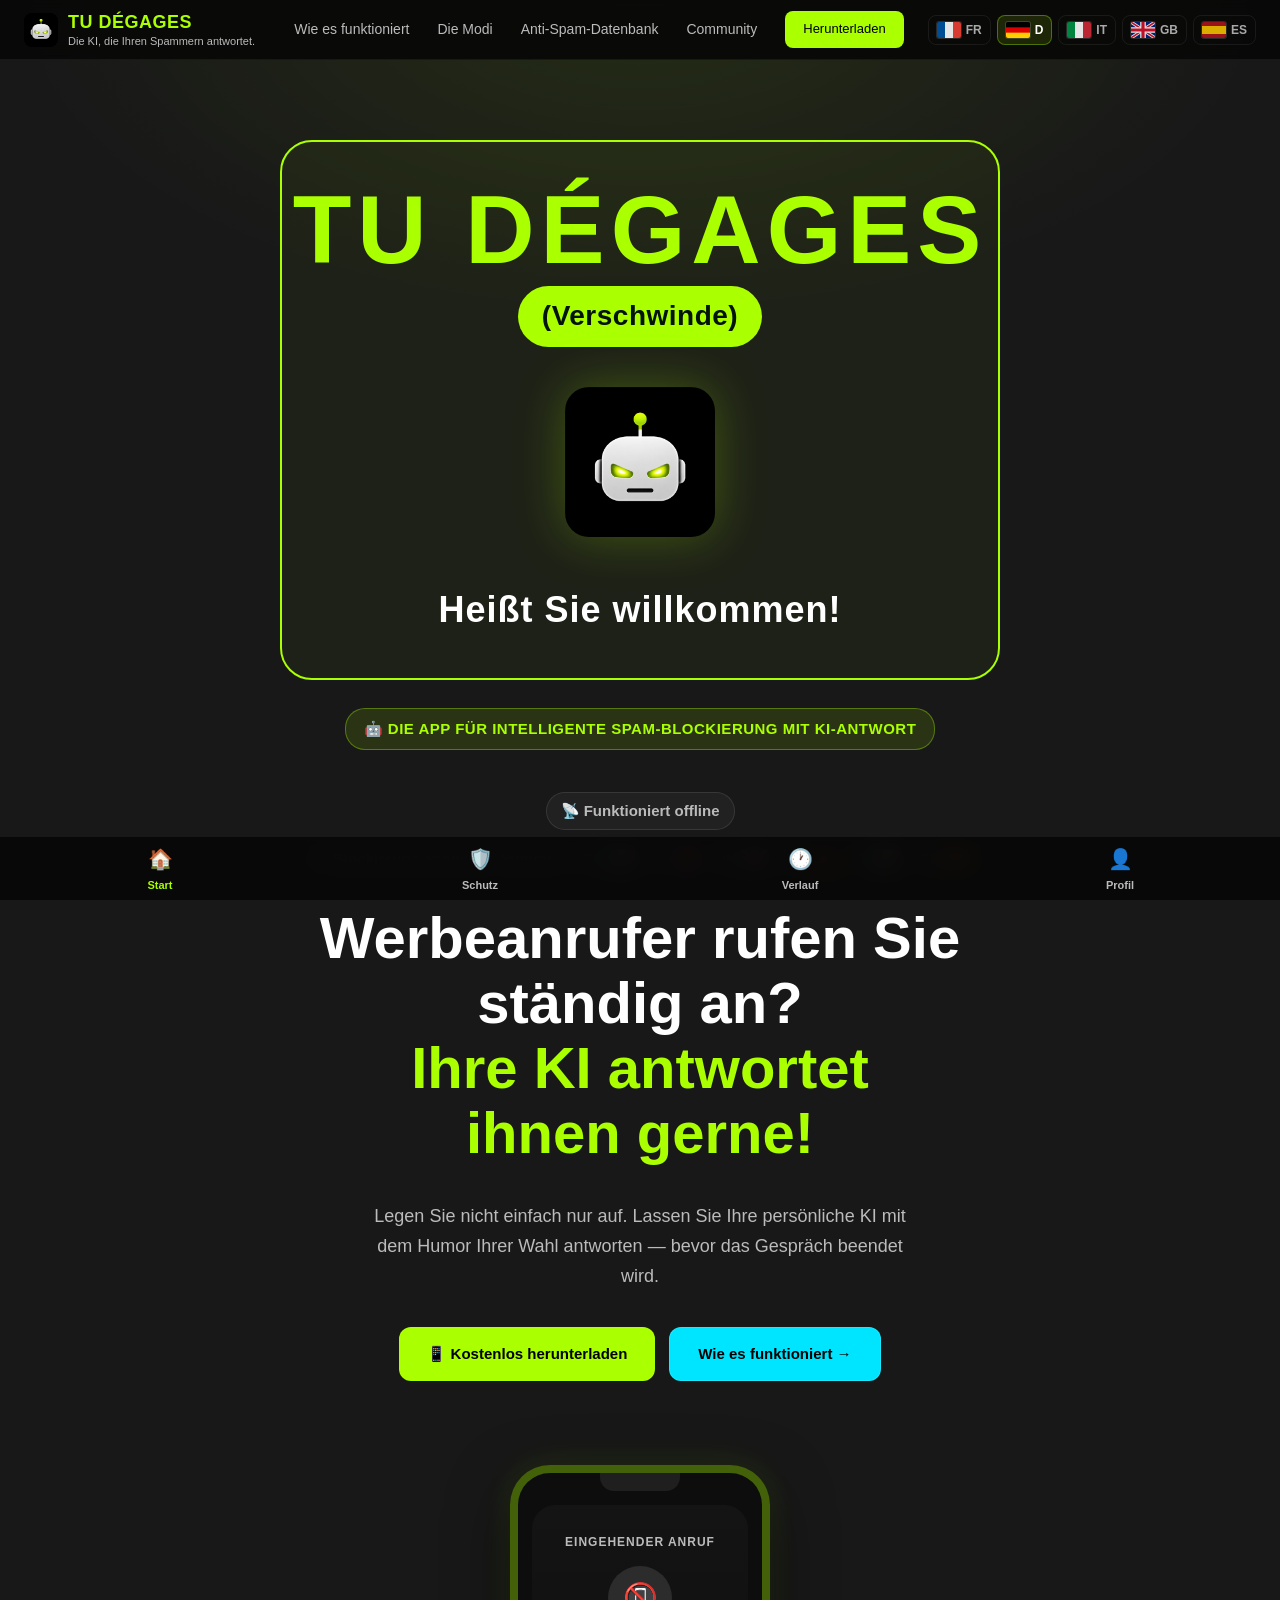
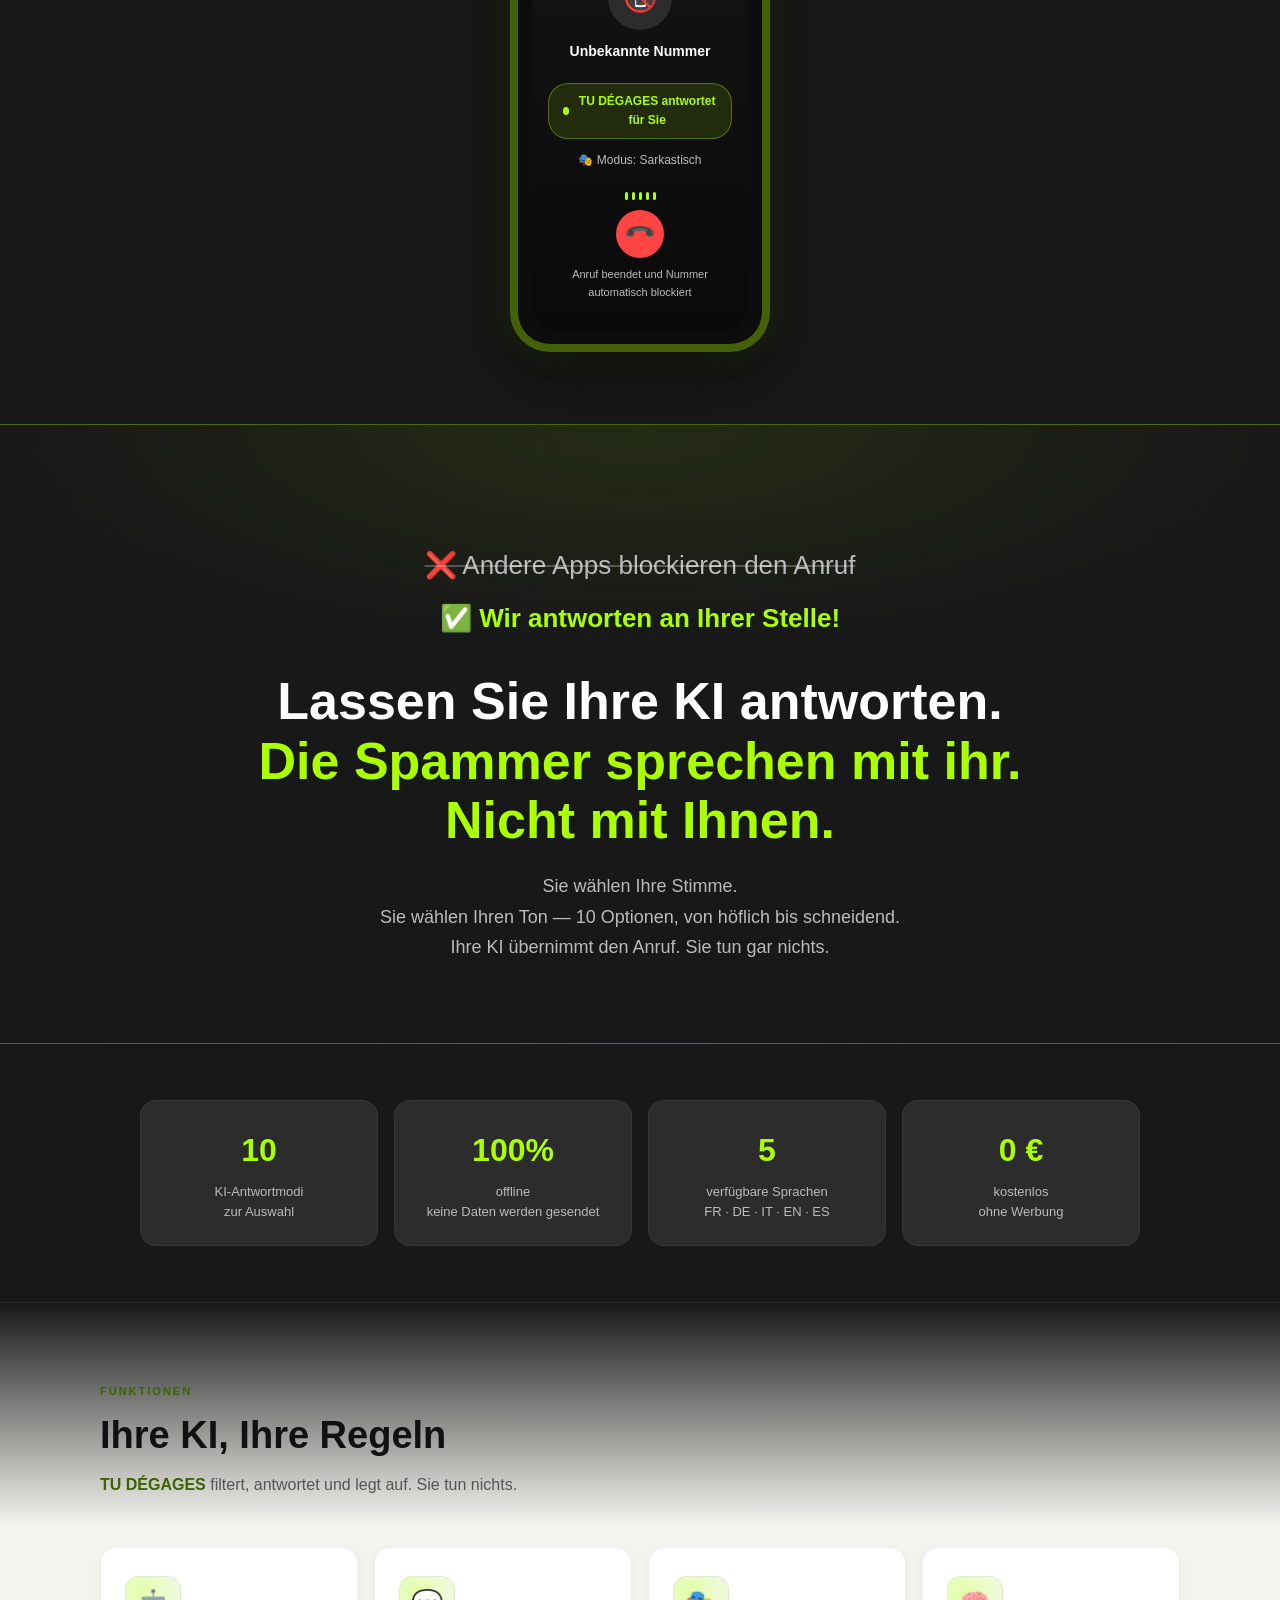
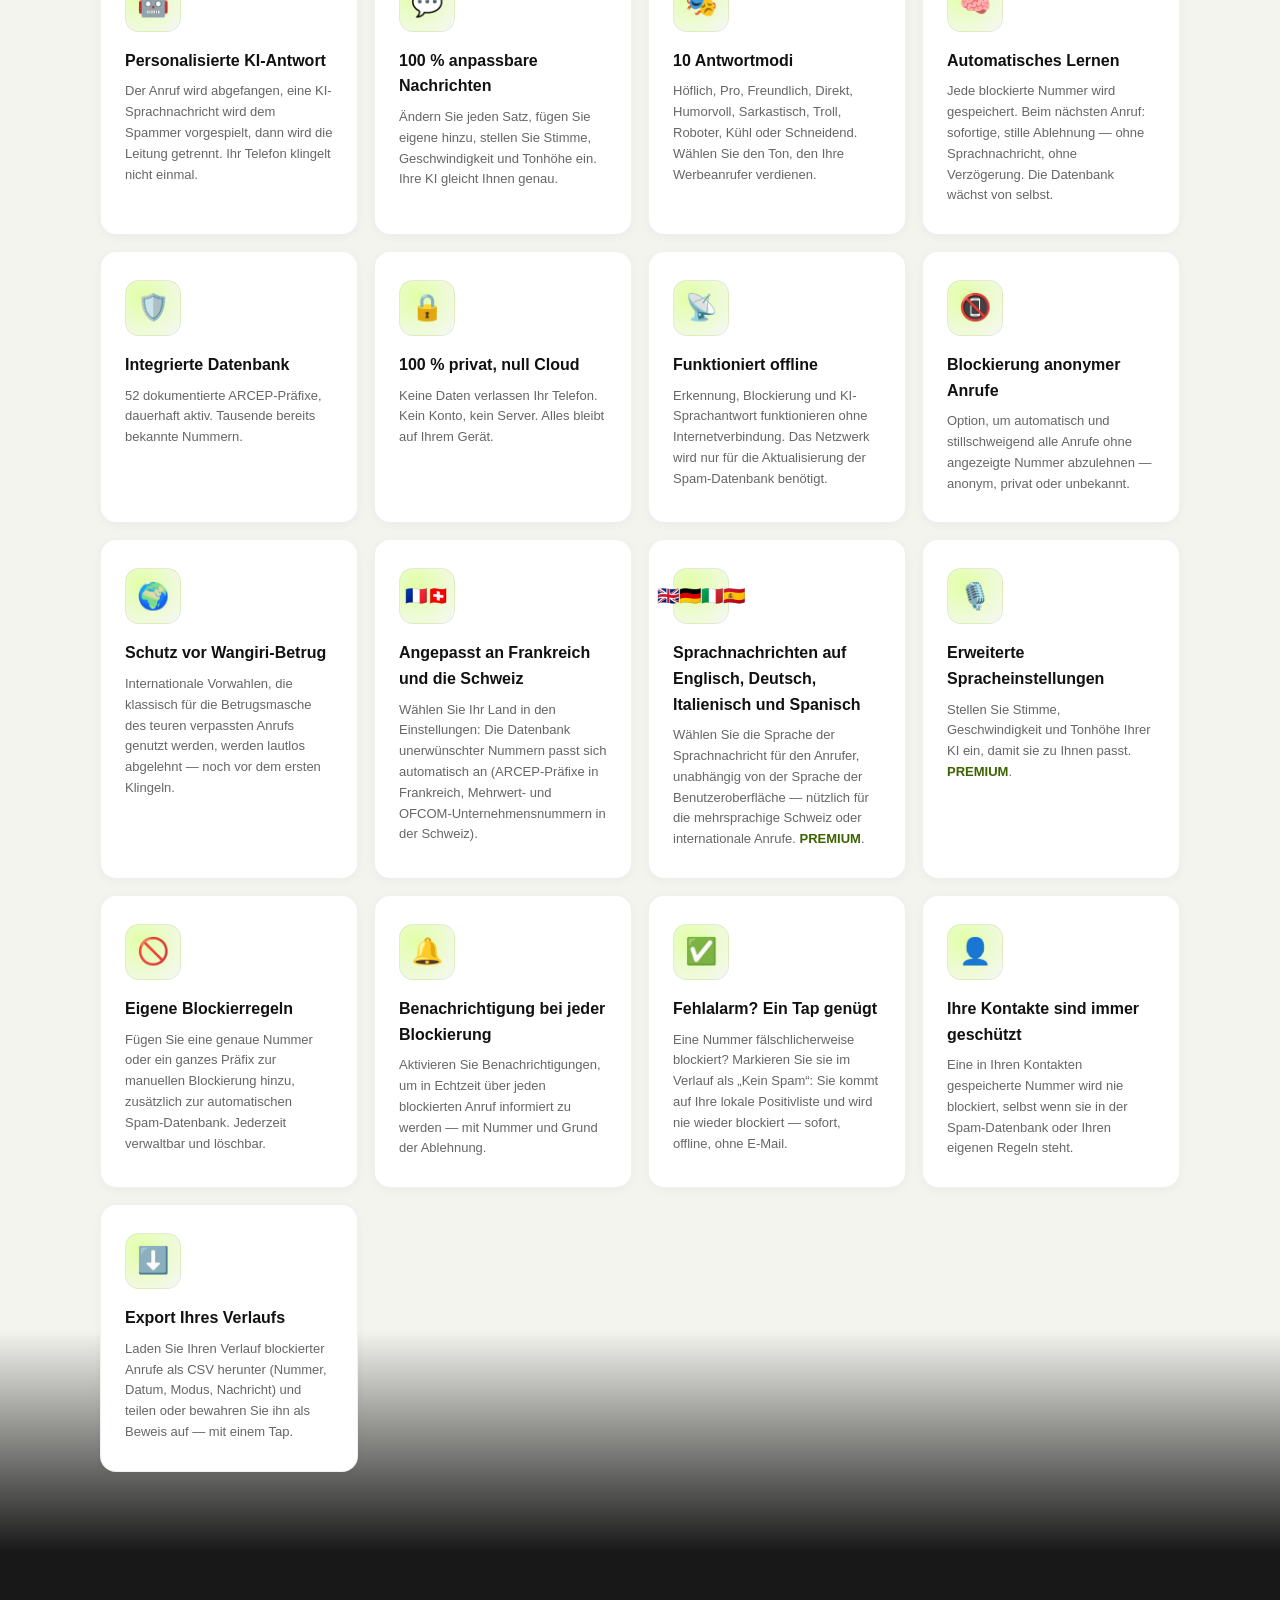
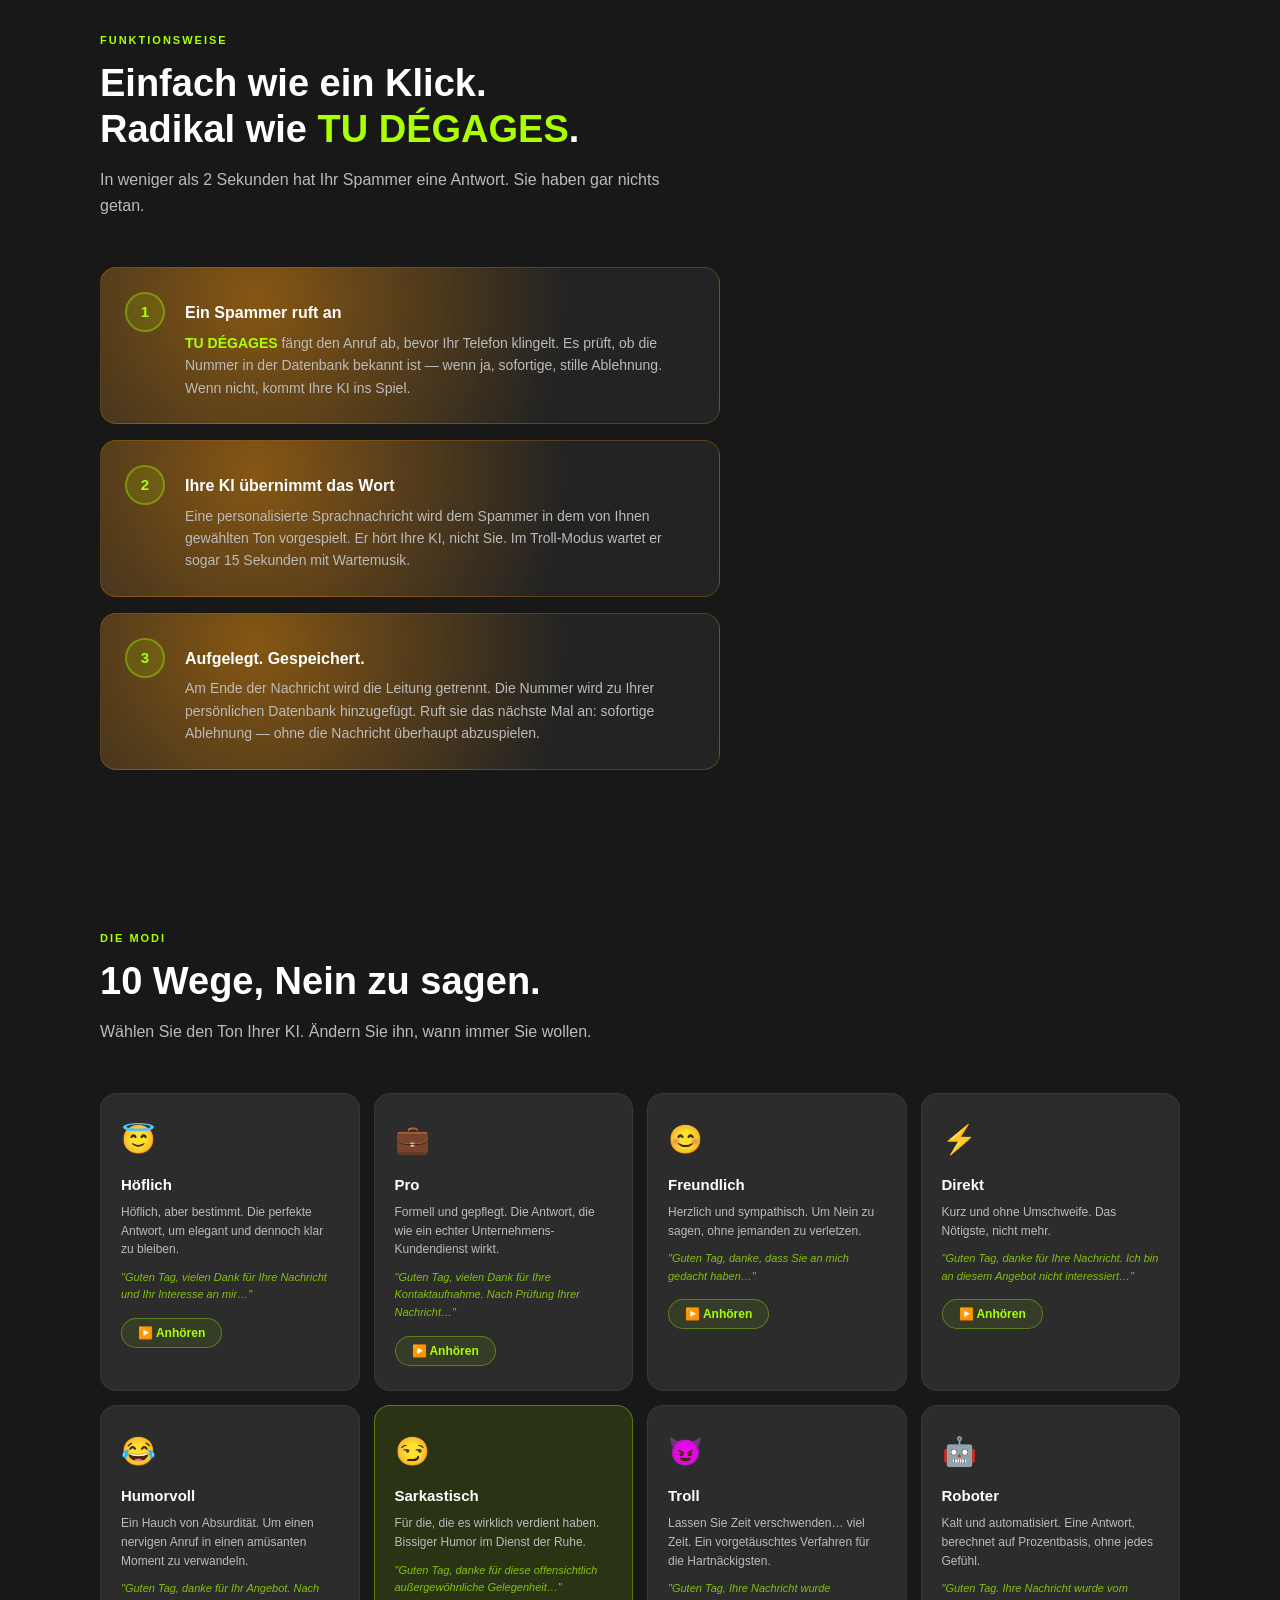
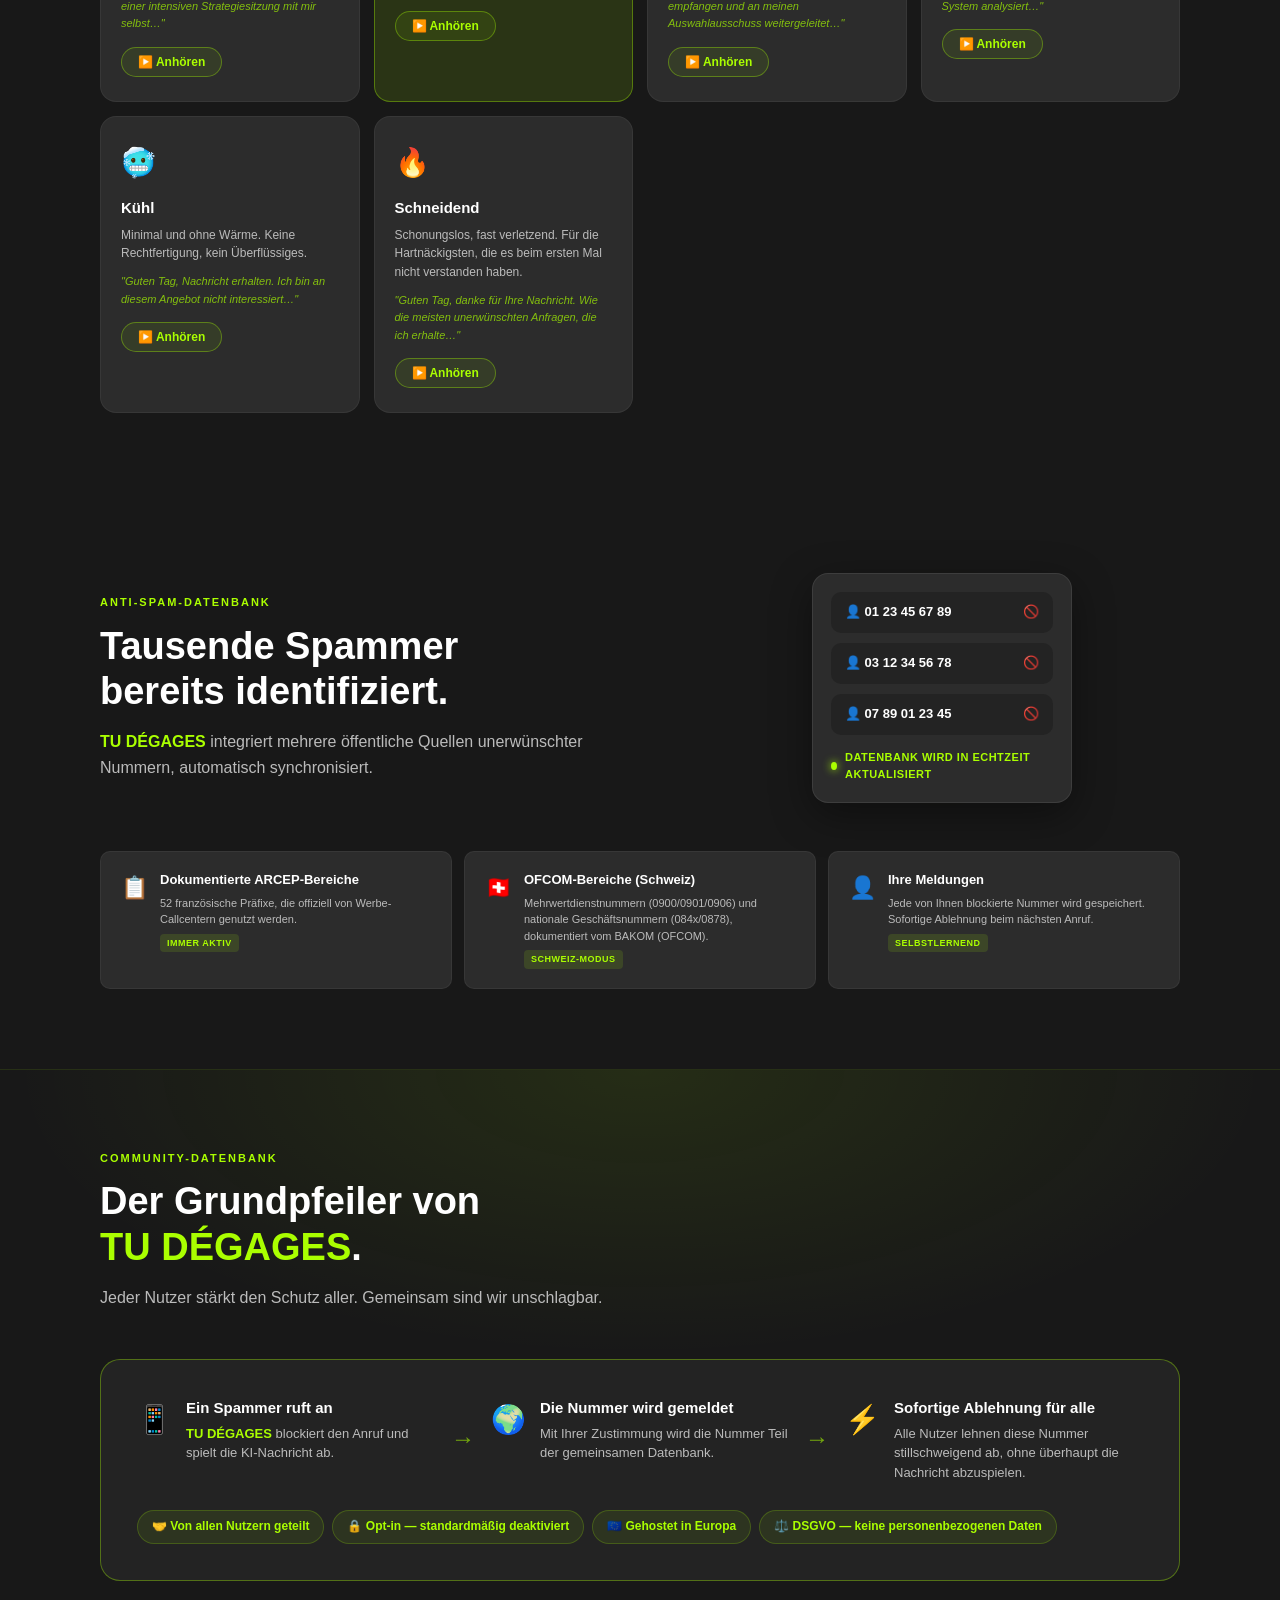
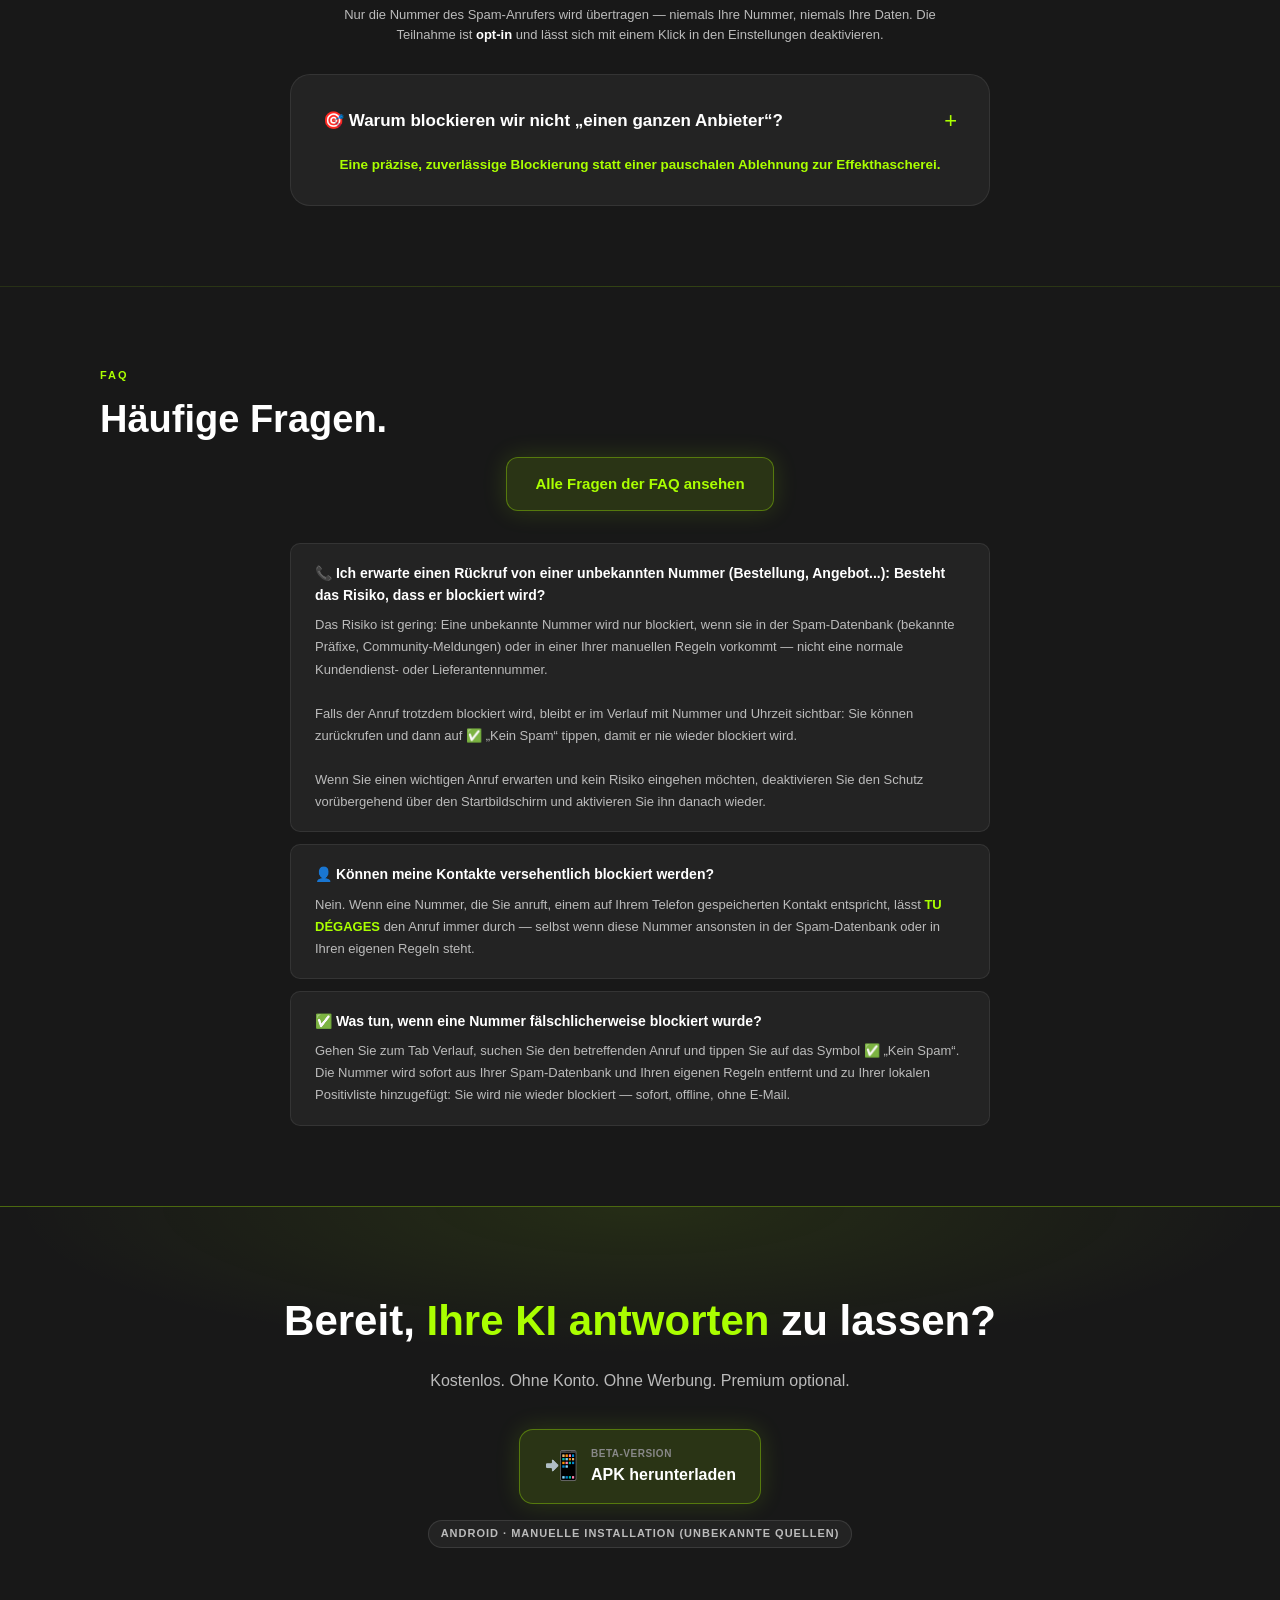
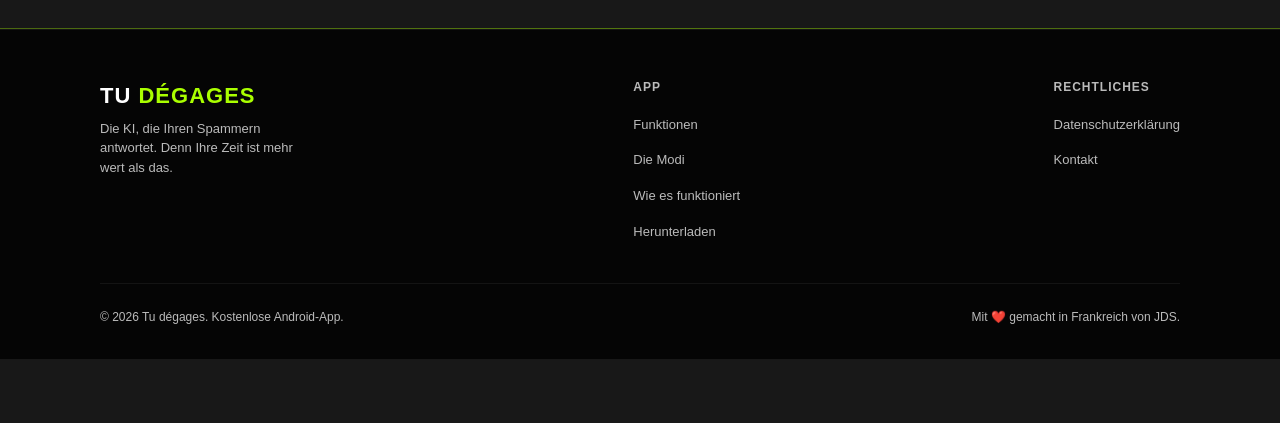
==== commit 0599ea32: "Met a jour le site pour refleter les 10 modes (au lieu de 4) Corrige toutes les mentions obsoletes d" ====
--- a/docs/de/index.html
+++ b/docs/de/index.html
@@ -110,7 +110,7 @@
     <p class="diff-other diff-line-no">❌ Andere Apps blockieren den Anruf</p>
     <p class="diff-other diff-line-yes">✅ Wir antworten an Ihrer Stelle!</p>
     <h2 class="diff-headline">Lassen Sie Ihre KI antworten.<br><span>Die Spammer sprechen mit ihr. Nicht mit Ihnen.</span></h2>
-    <p class="diff-sub">Sie wählen Ihre Stimme.<br>Sie wählen Ihren Ton — Höflich, Administrativ, Sarkastisch oder Troll.<br>Ihre KI übernimmt den Anruf. Sie tun gar nichts.</p>
+    <p class="diff-sub">Sie wählen Ihre Stimme.<br>Sie wählen Ihren Ton — 10 Optionen, von höflich bis schneidend.<br>Ihre KI übernimmt den Anruf. Sie tun gar nichts.</p>
   </div>
 </section>
 
@@ -118,7 +118,7 @@
 <section class="proof-section">
   <div class="proof-grid reveal">
     <div class="proof-stat">
-      <div class="proof-number">4</div>
+      <div class="proof-number">10</div>
       <div class="proof-label">KI-Antwortmodi<br>zur Auswahl</div>
     </div>
     <div class="proof-stat">
@@ -155,8 +155,8 @@
       </div>
       <div class="feature-card reveal">
         <div class="feature-icon">🎭</div>
-        <h3>4 Antwortmodi</h3>
-        <p>Höflich, Administrativ, Sarkastisch oder Troll. Wählen Sie den Ton, den Ihre Werbeanrufer verdienen.</p>
+        <h3>10 Antwortmodi</h3>
+        <p>Höflich, Pro, Freundlich, Direkt, Humorvoll, Sarkastisch, Troll, Roboter, Kühl oder Schneidend. Wählen Sie den Ton, den Ihre Werbeanrufer verdienen.</p>
       </div>
       <div class="feature-card reveal">
         <div class="feature-icon">🧠</div>
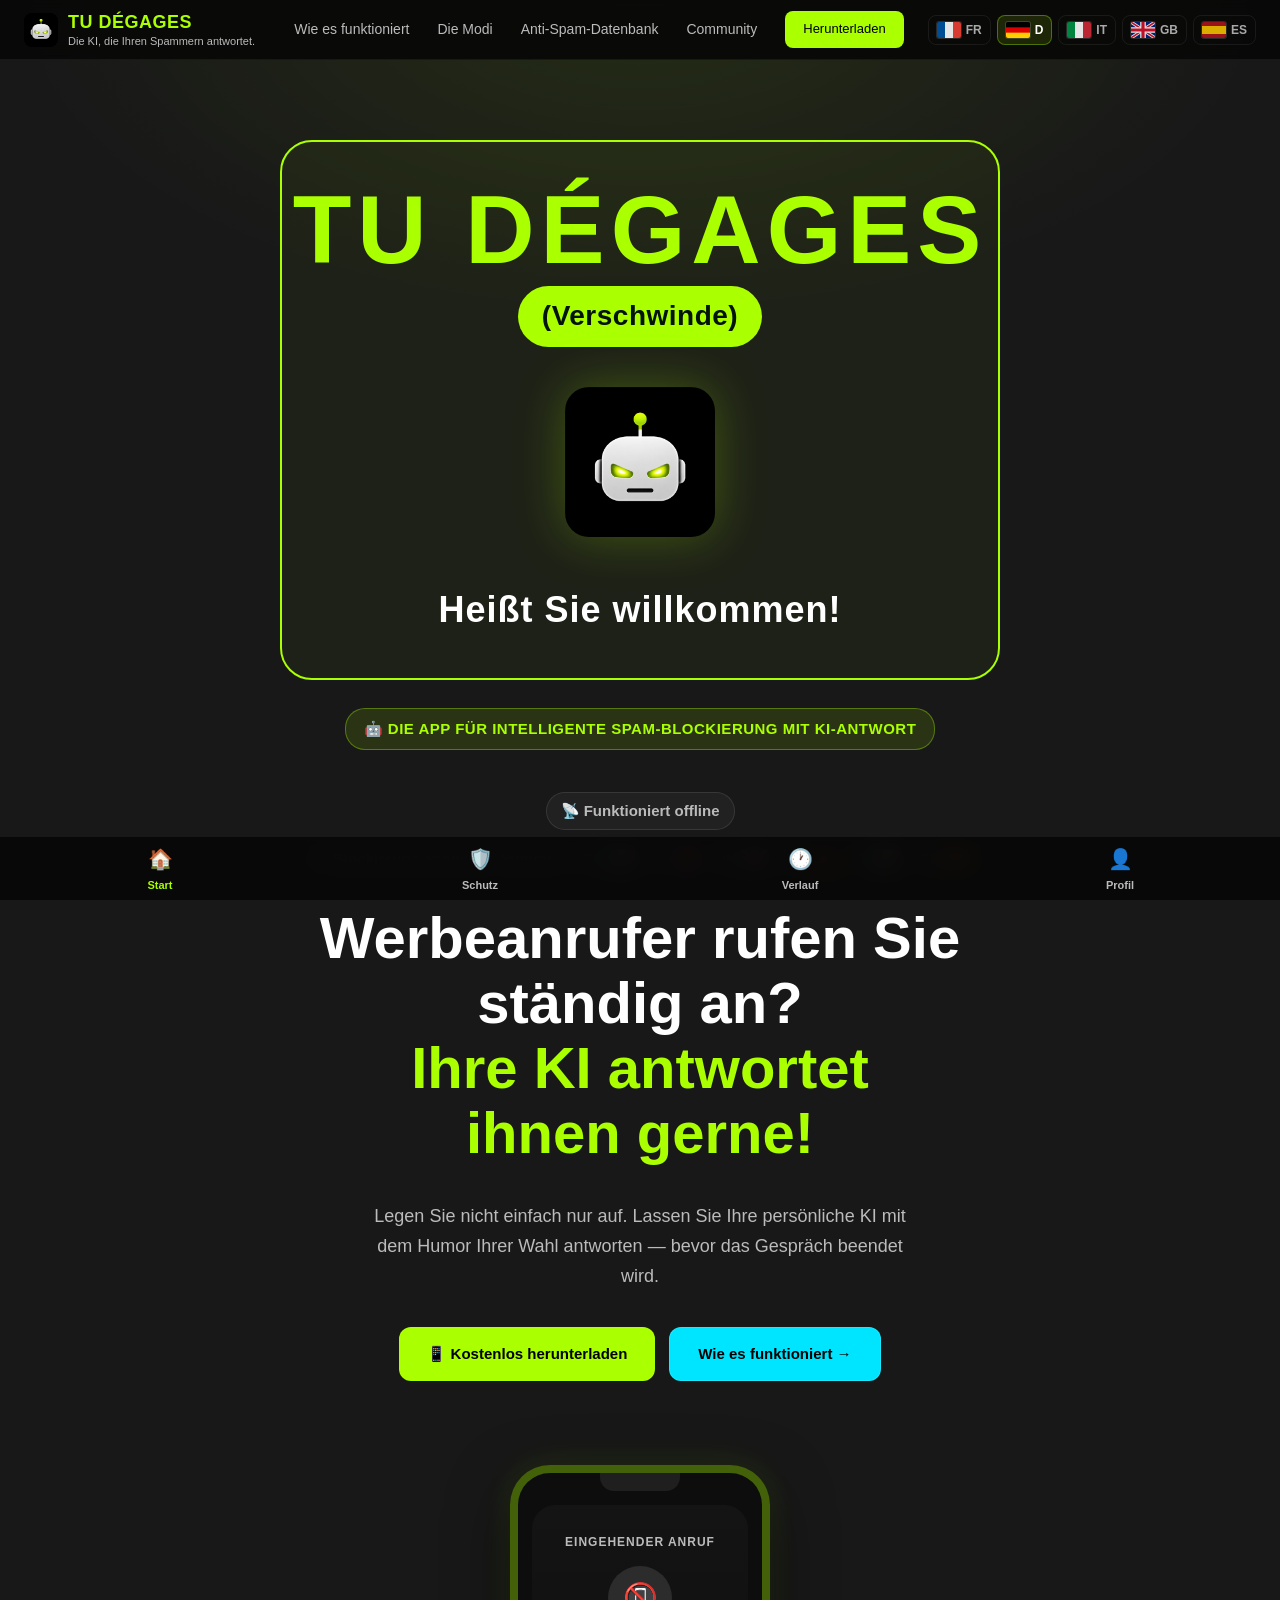
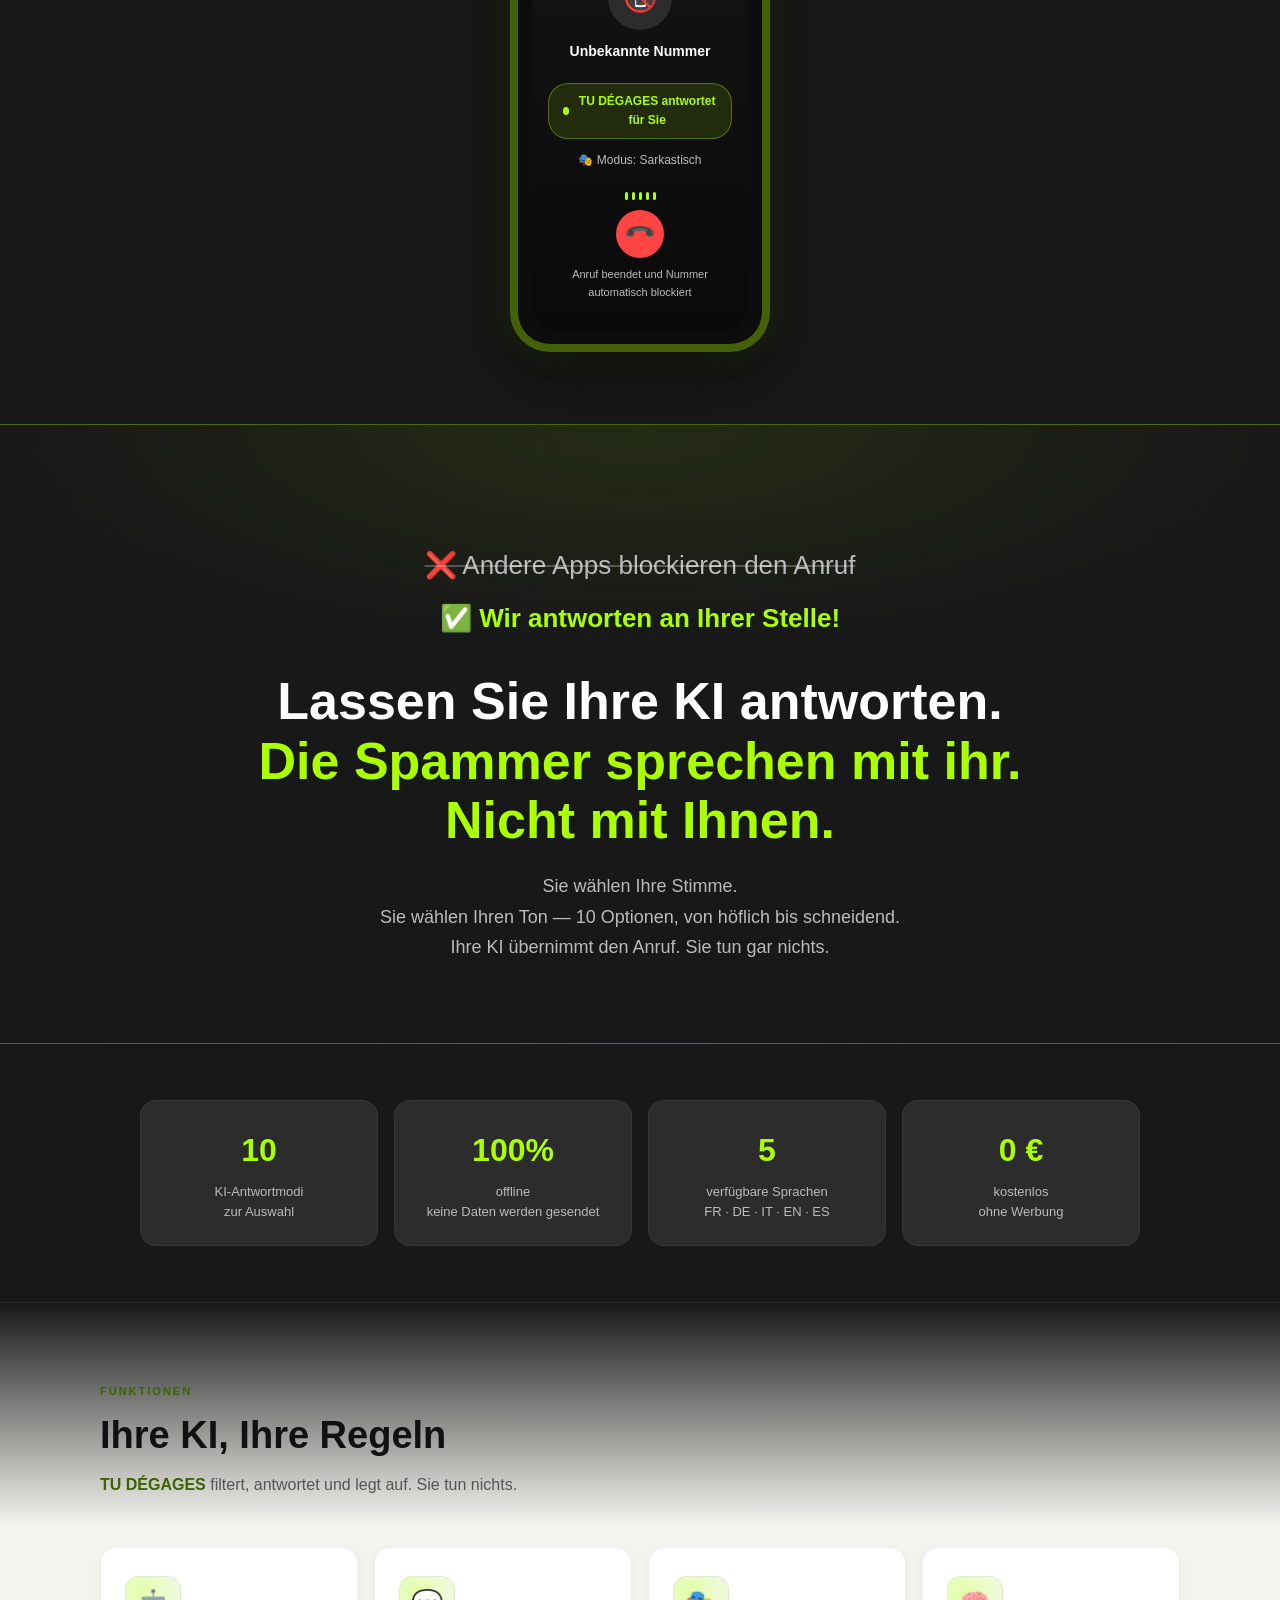
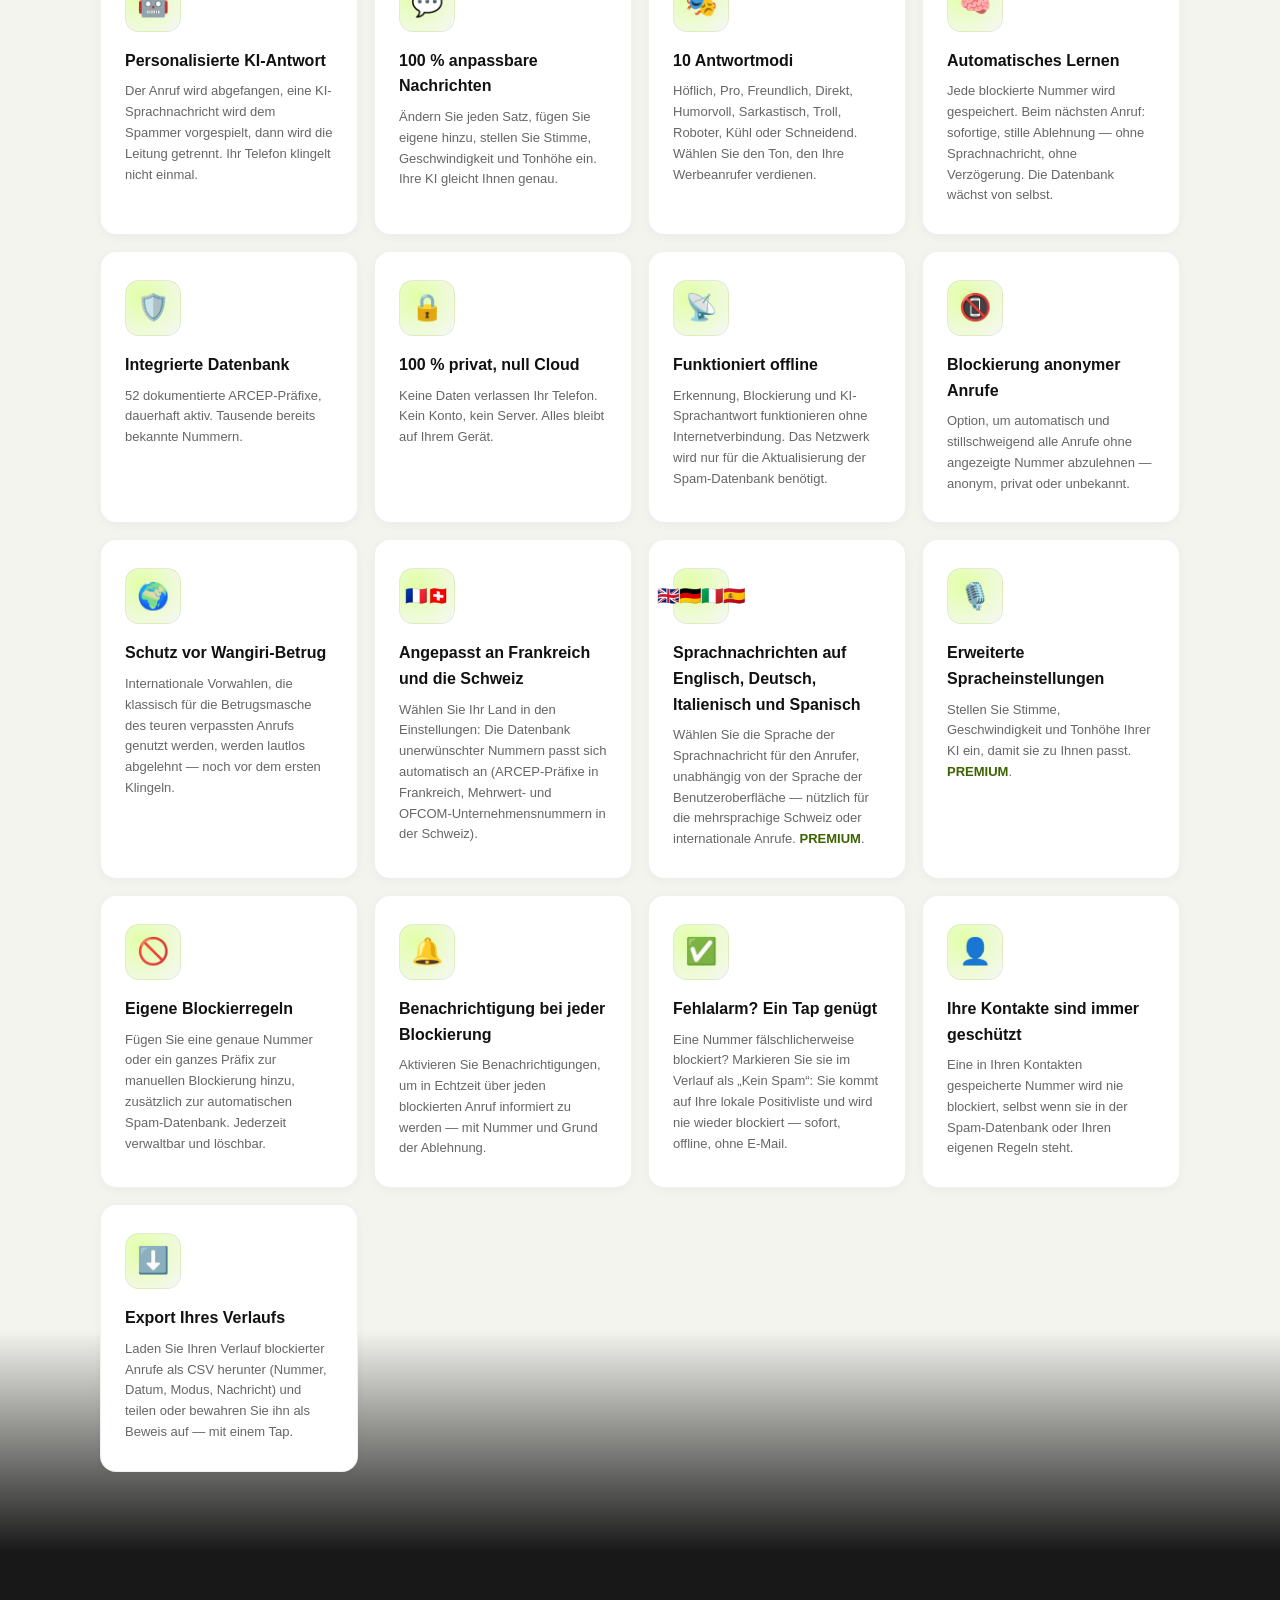
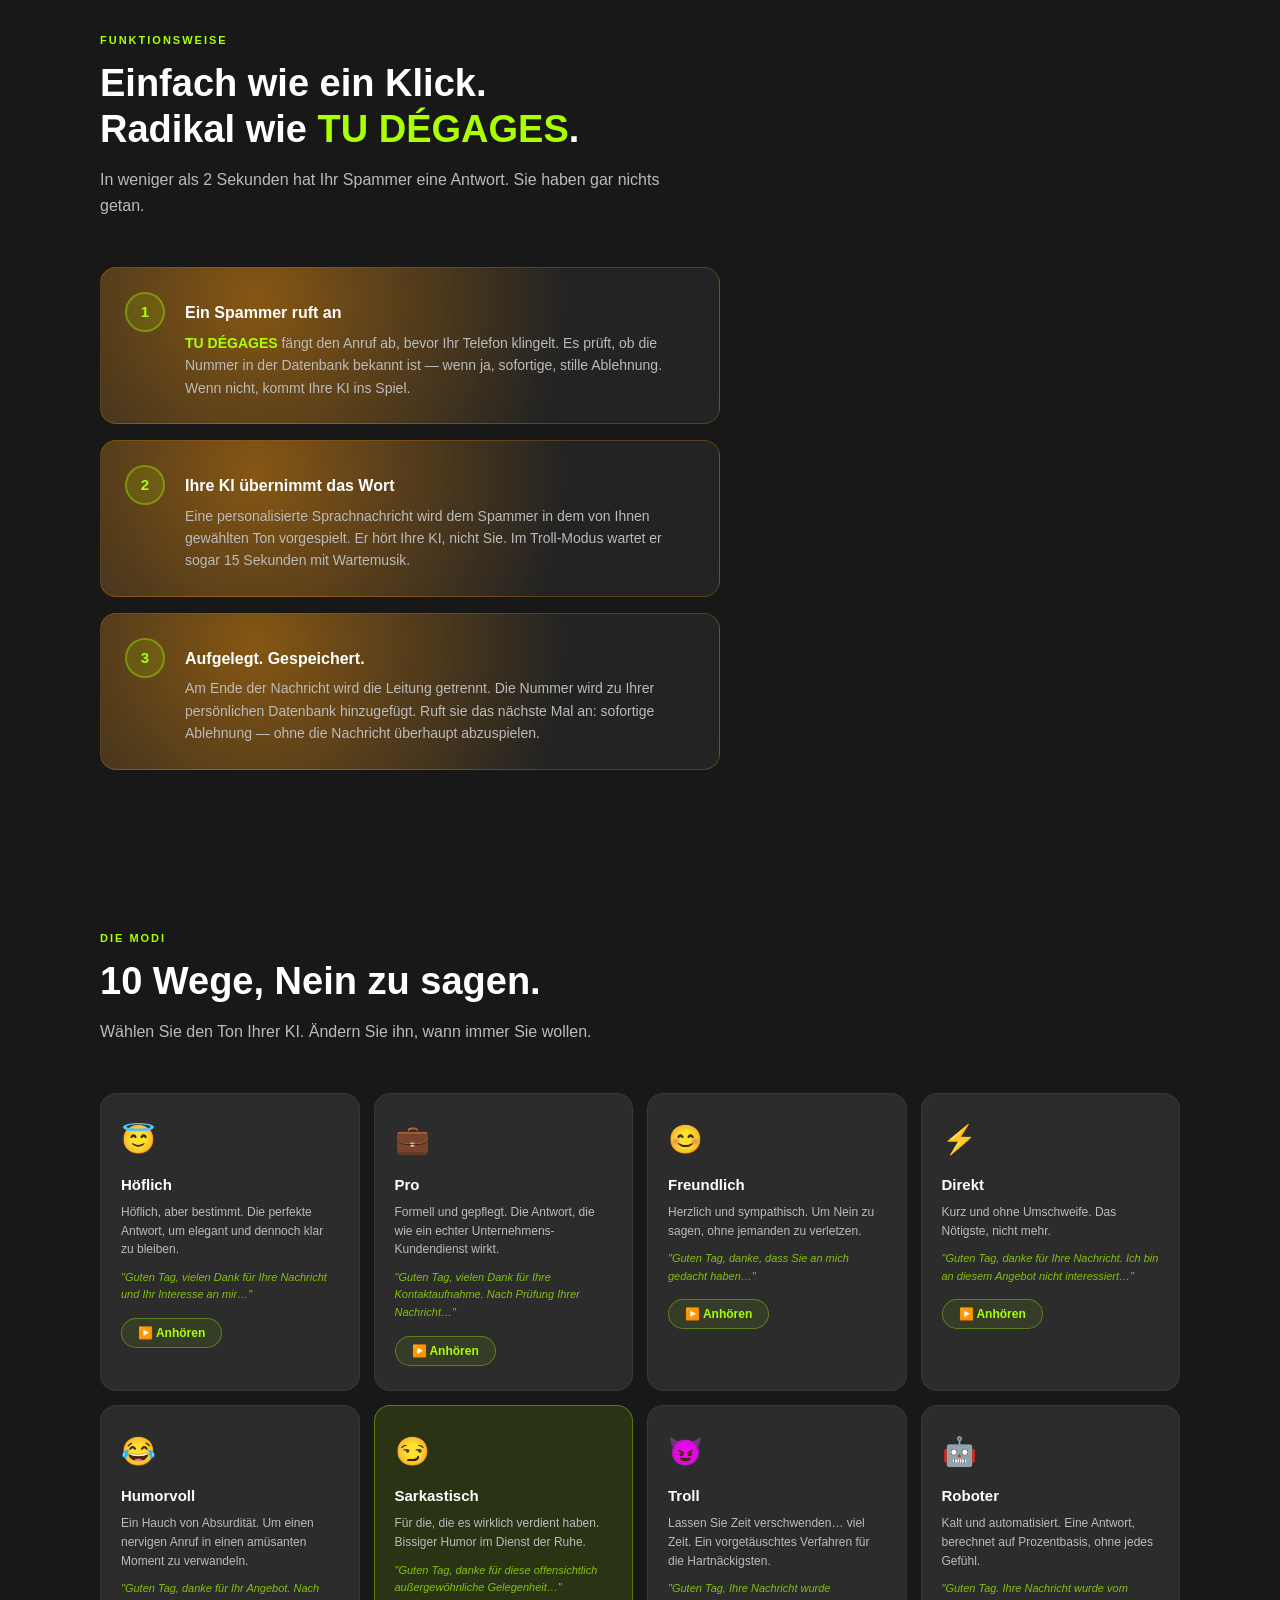
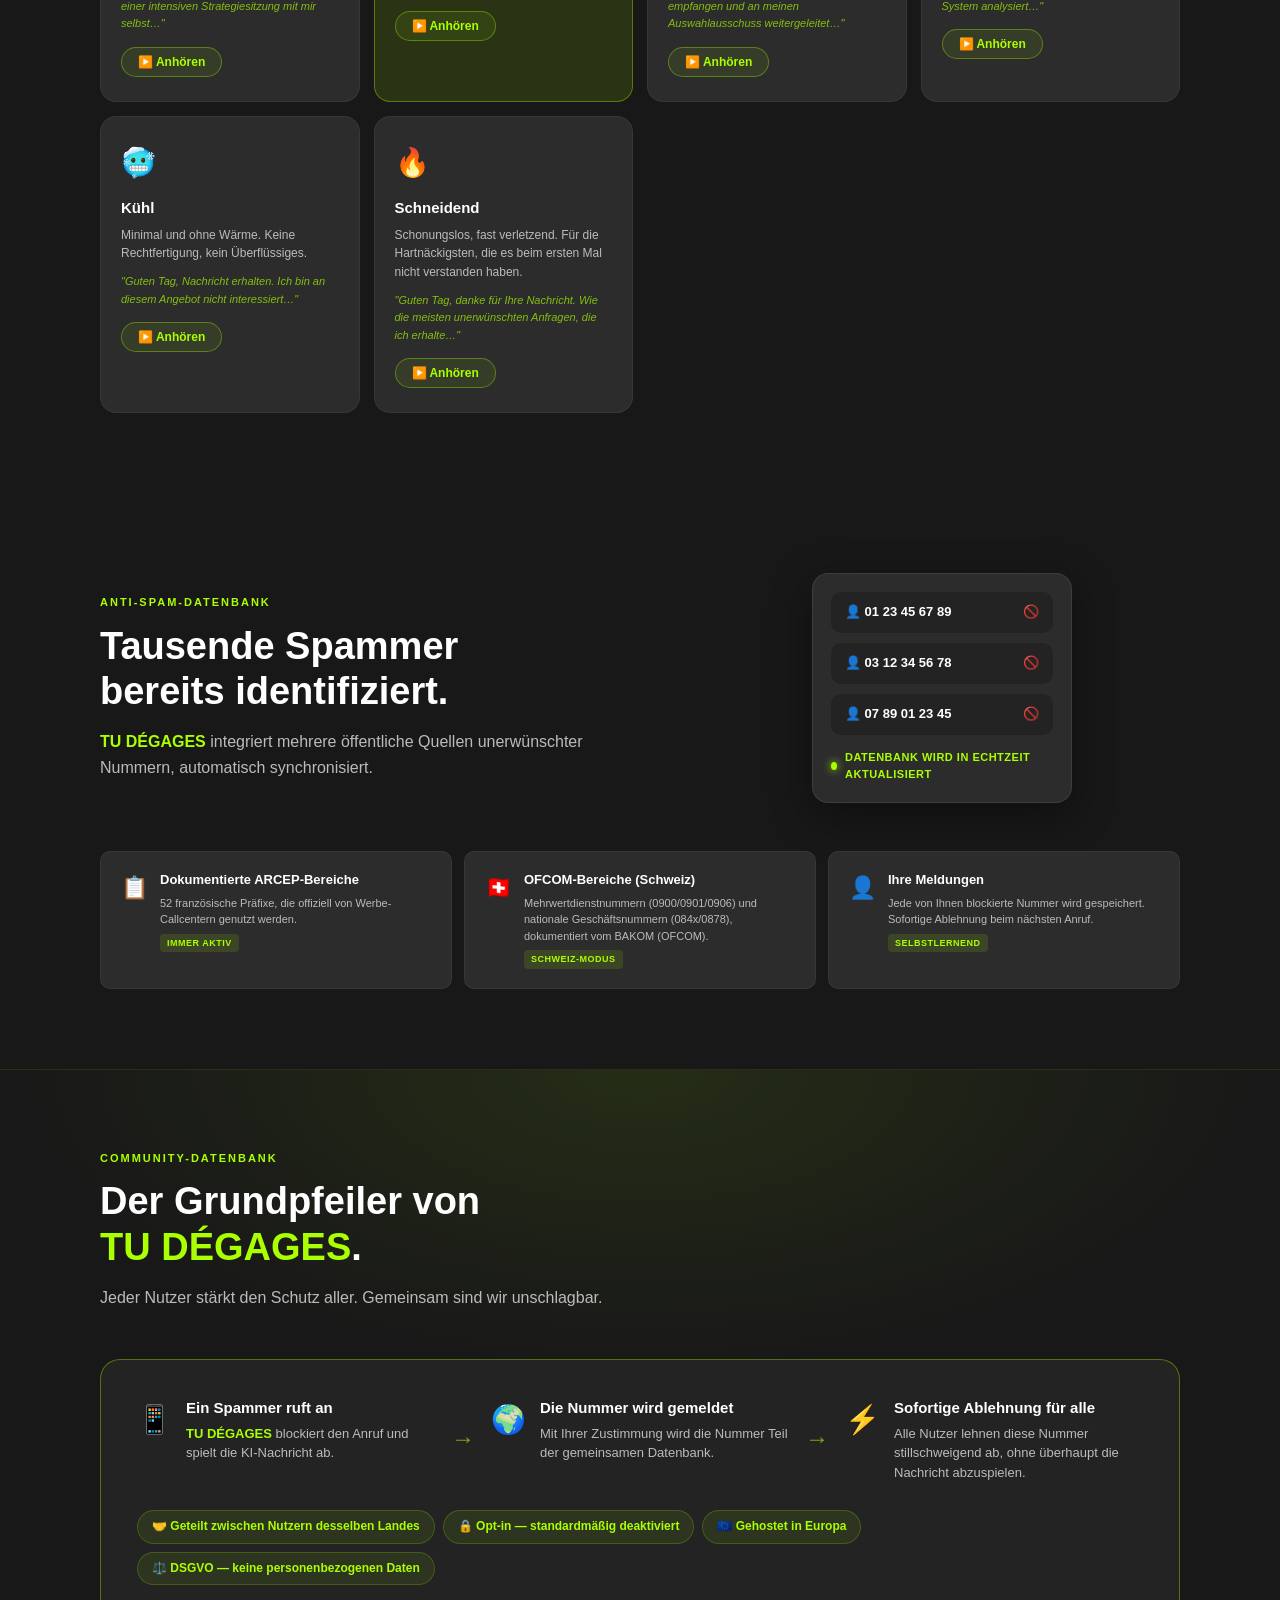
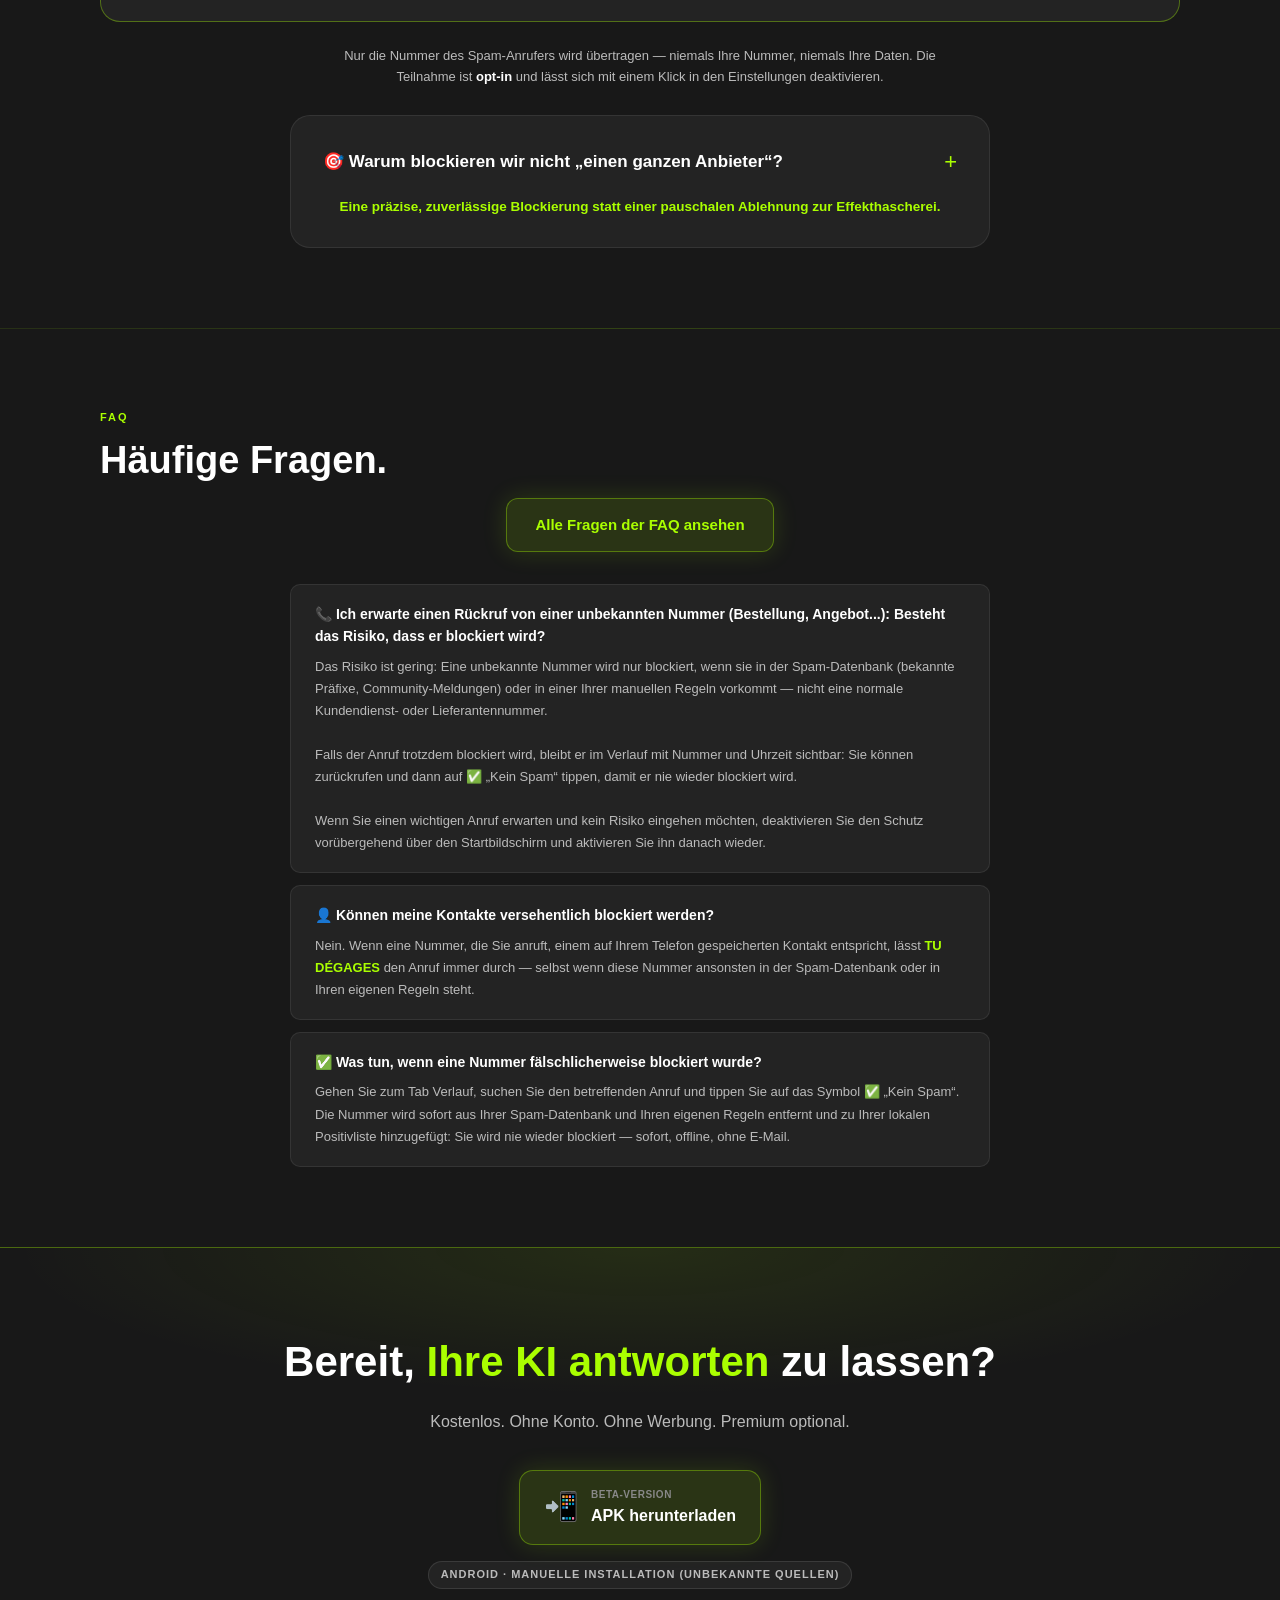
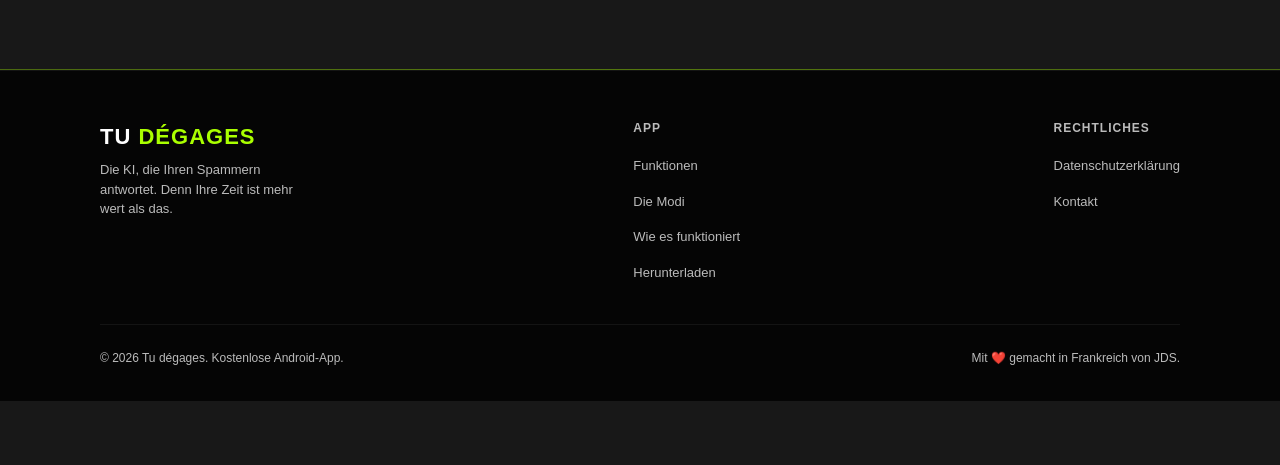
==== commit 2a072a7c: "Corrige le badge "partage entre tous les utilisateurs" (en realite par pays) Le badge affirmait un p" ====
--- a/docs/de/index.html
+++ b/docs/de/index.html
@@ -431,7 +431,7 @@
         </div>
       </div>
       <div class="community-badges">
-        <span class="comm-badge">🤝 Von allen Nutzern geteilt</span>
+        <span class="comm-badge">🤝 Geteilt zwischen Nutzern desselben Landes</span>
         <span class="comm-badge">🔒 Opt-in — standardmäßig deaktiviert</span>
         <span class="comm-badge">🇪🇺 Gehostet in Europa</span>
         <span class="comm-badge">⚖️ DSGVO — keine personenbezogenen Daten</span>
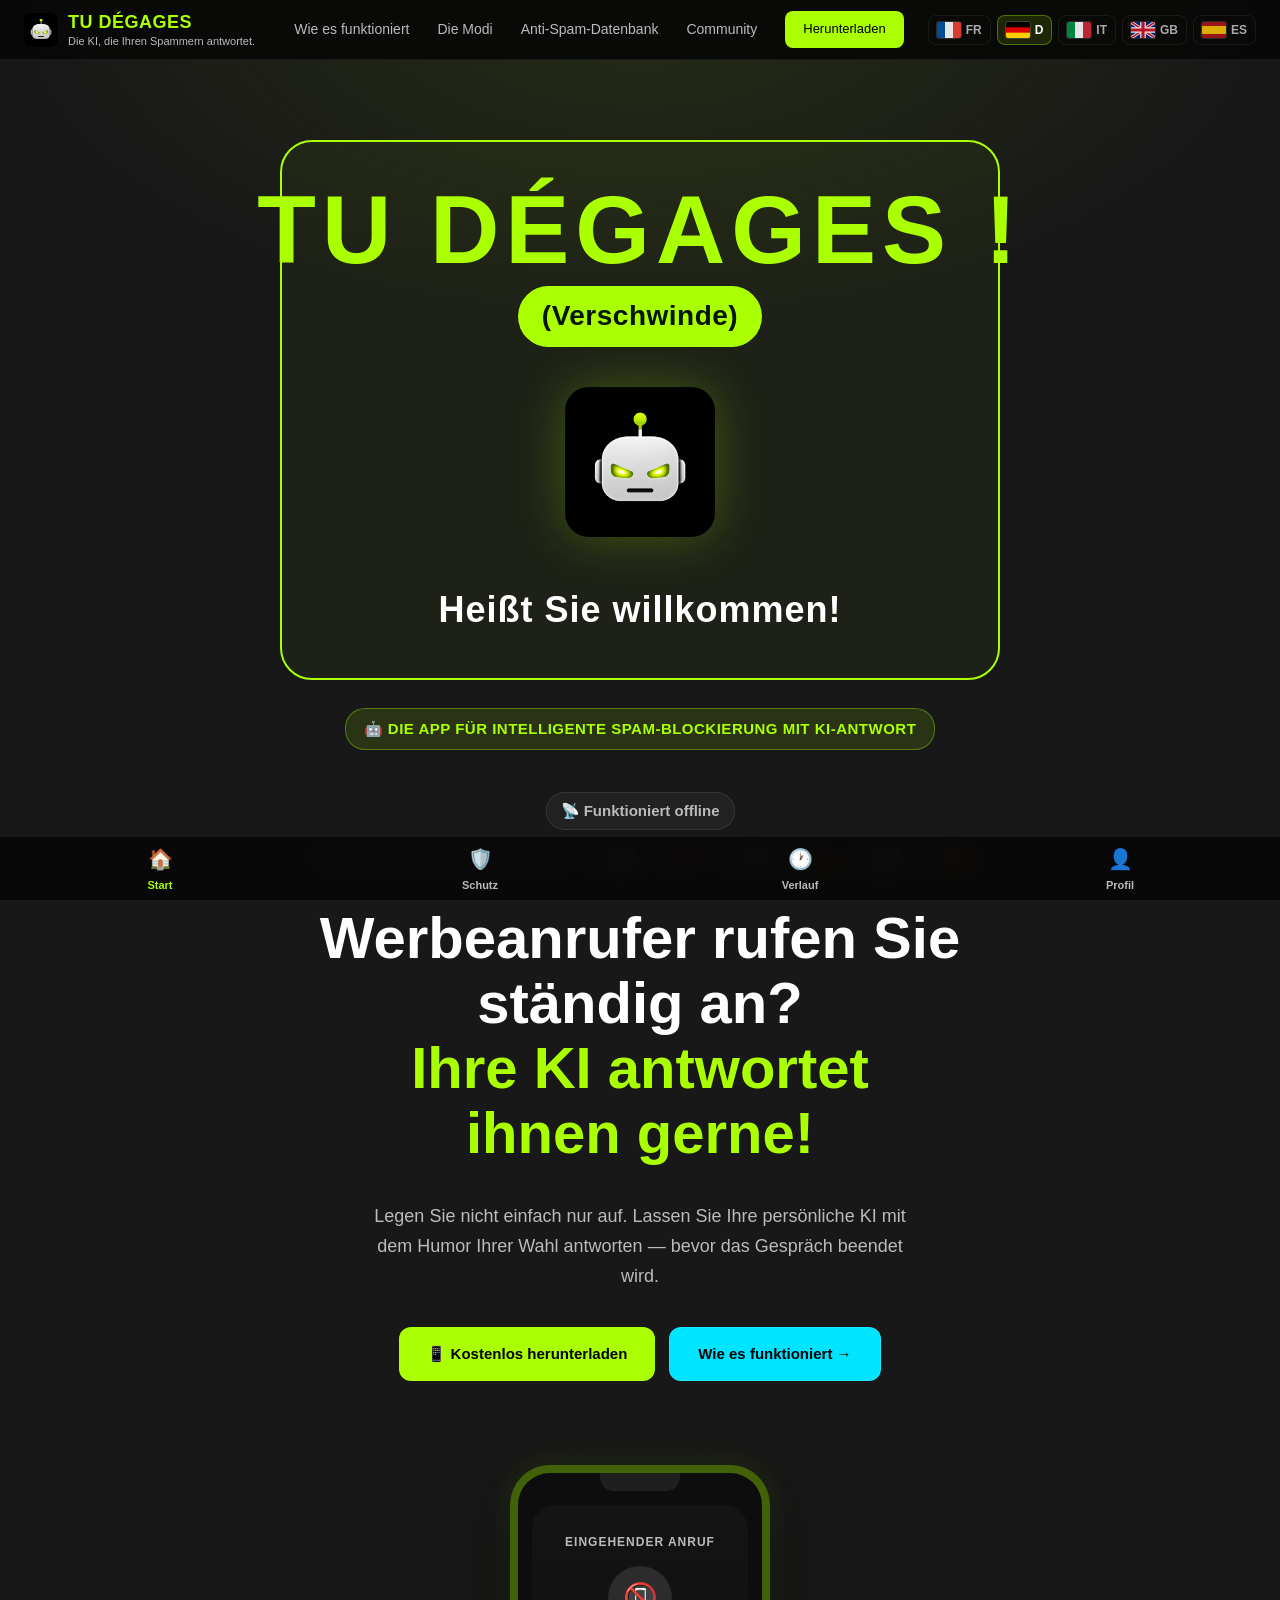
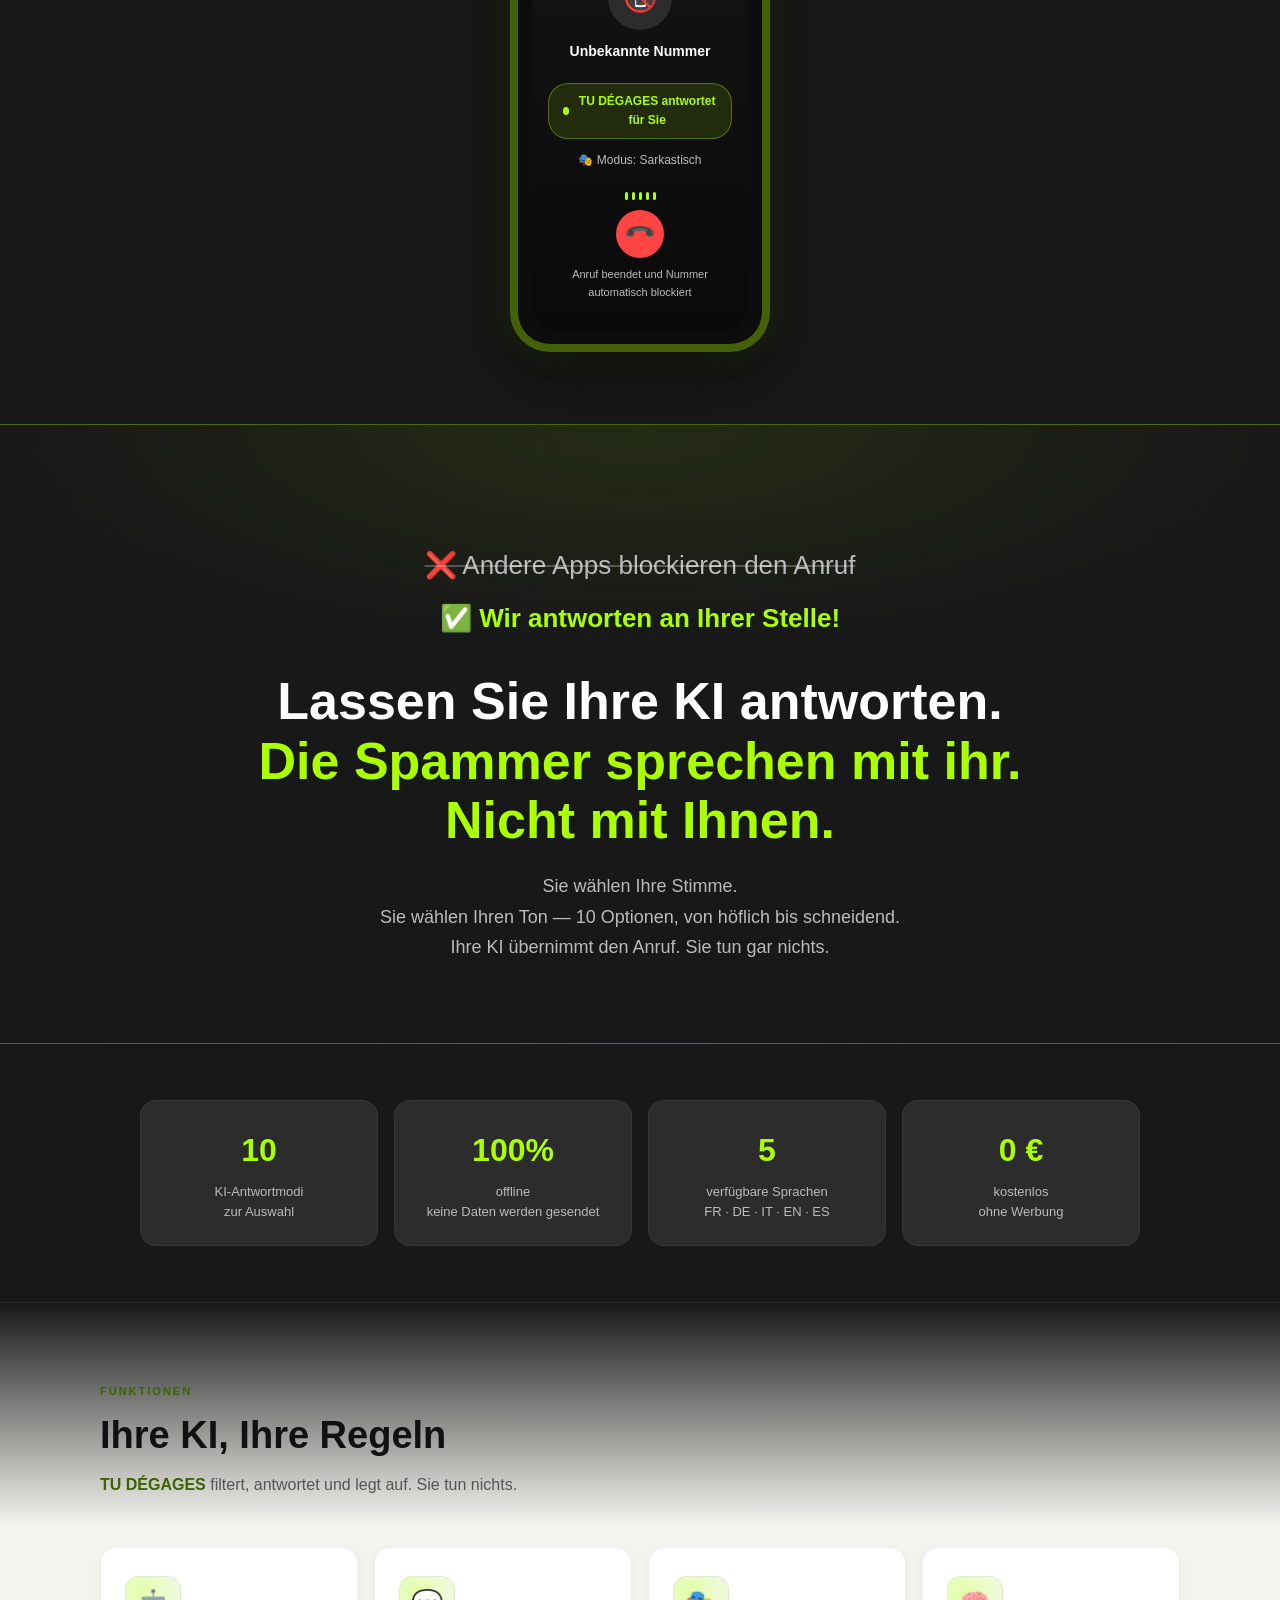
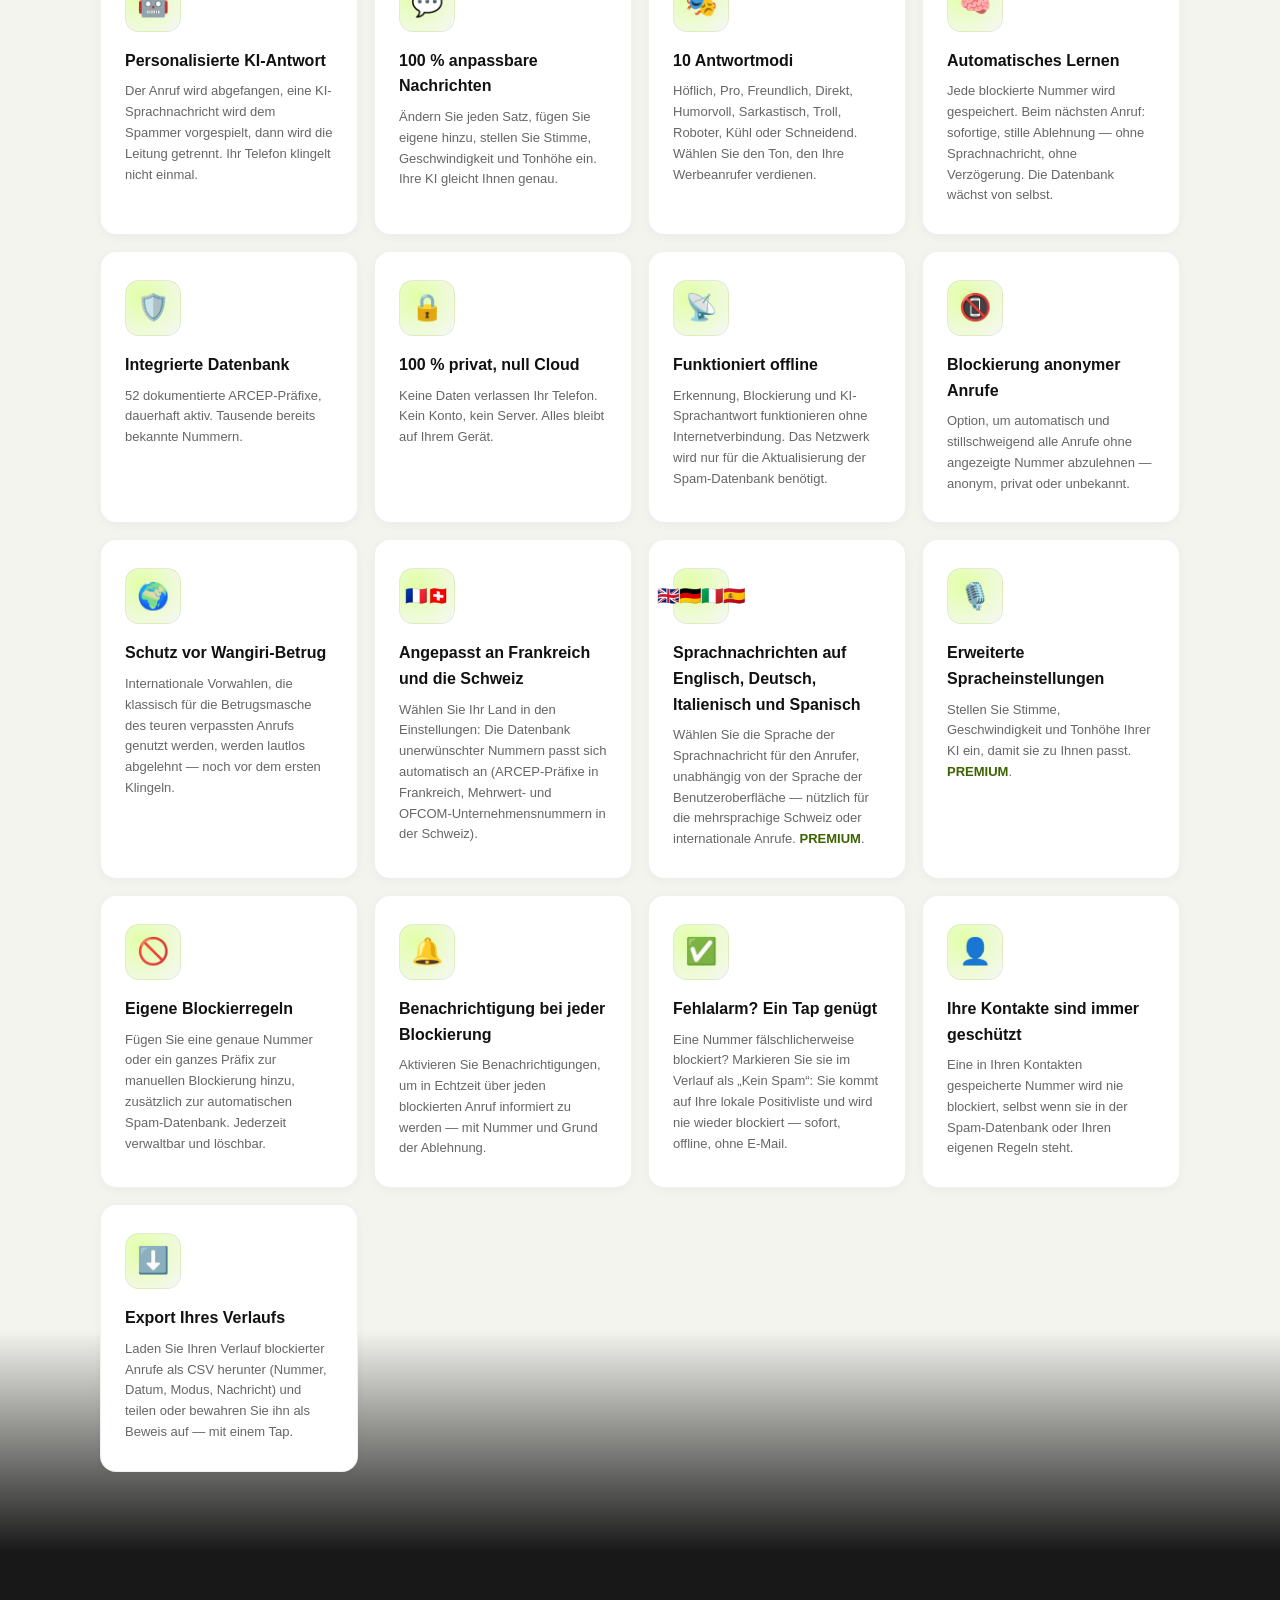
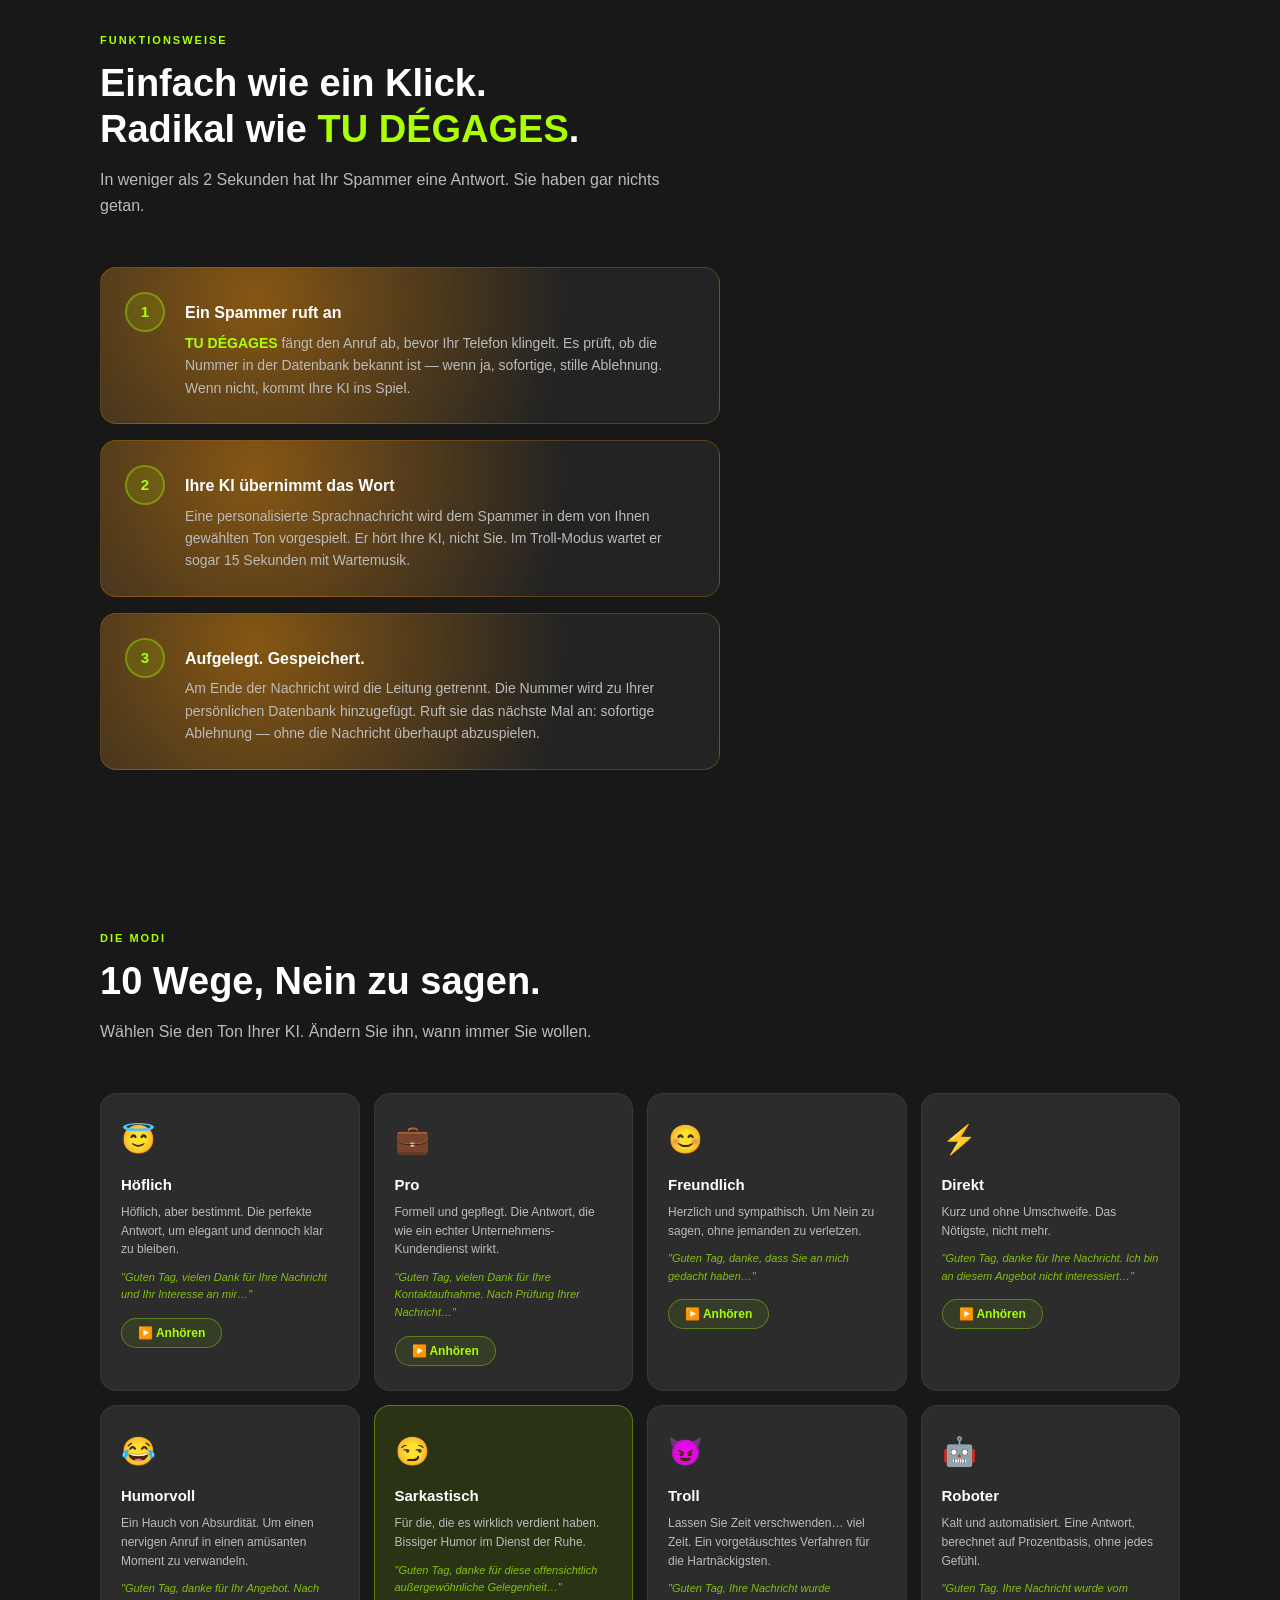
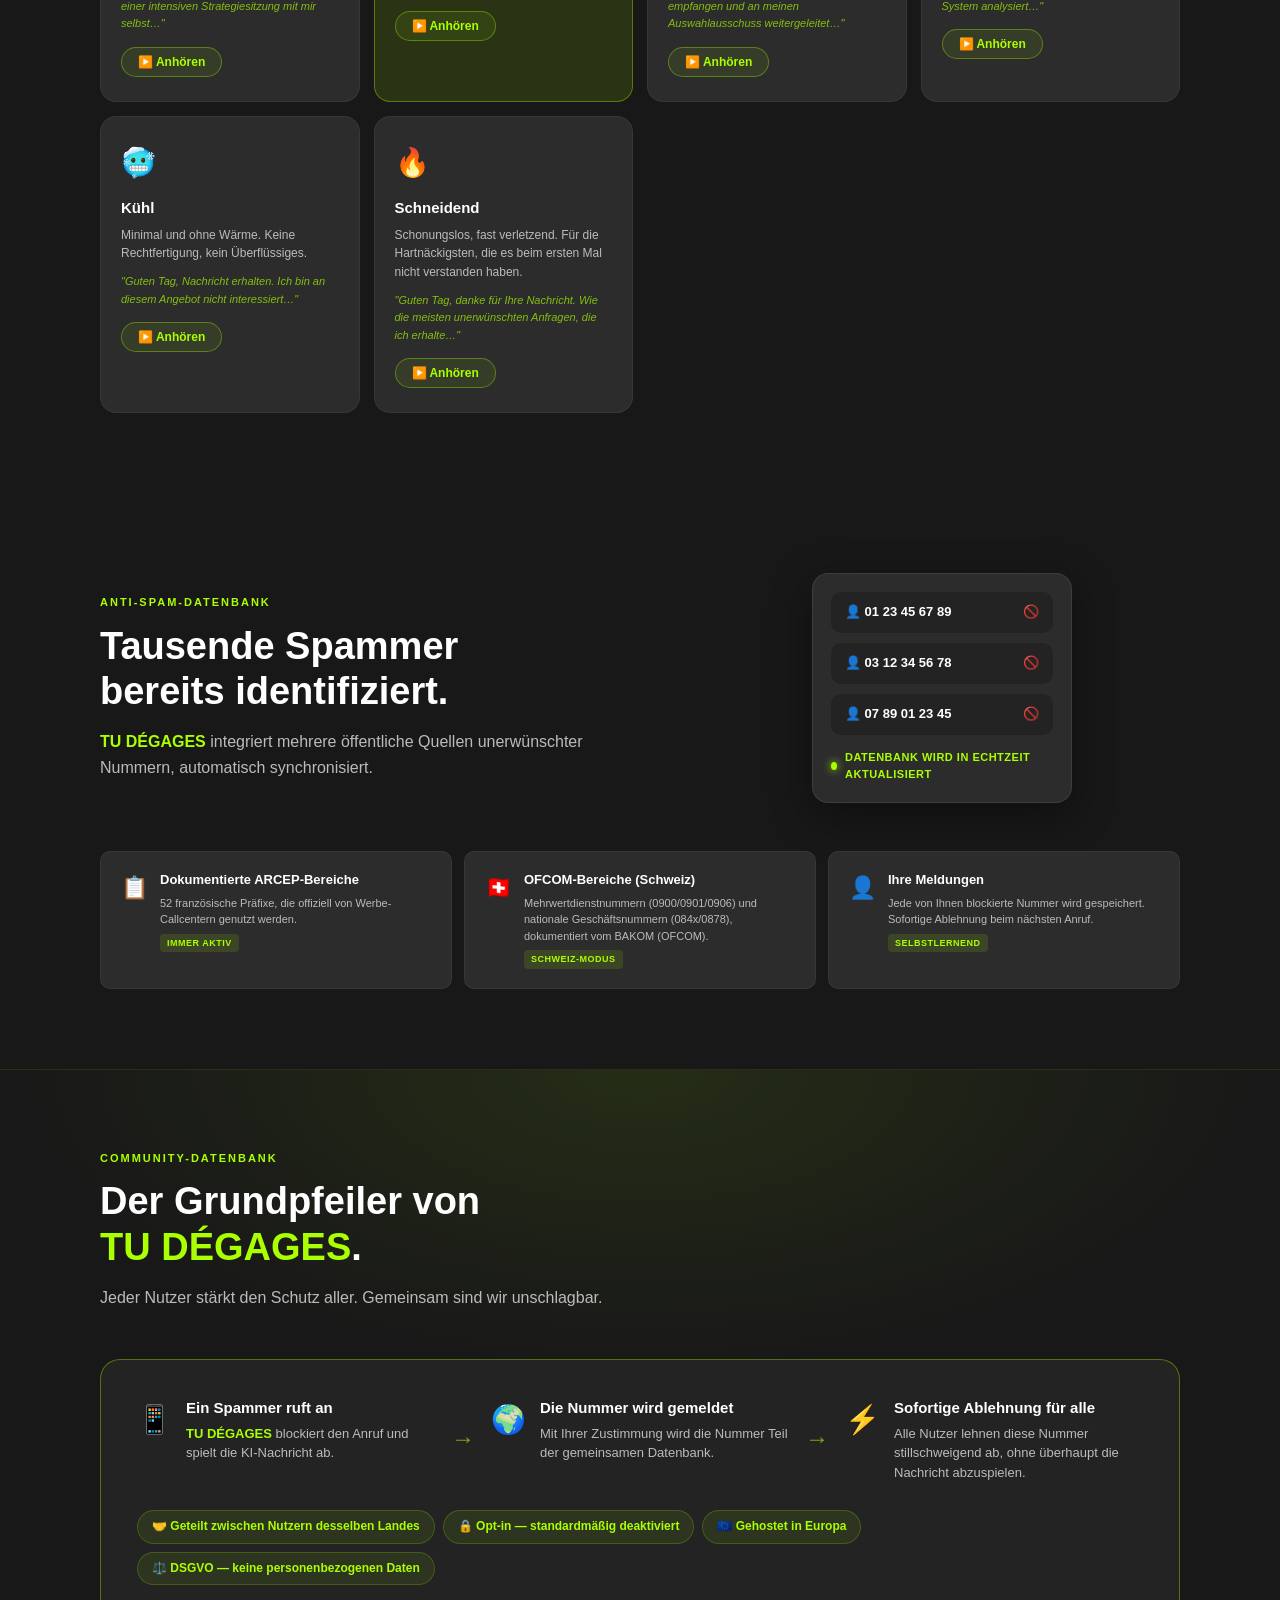
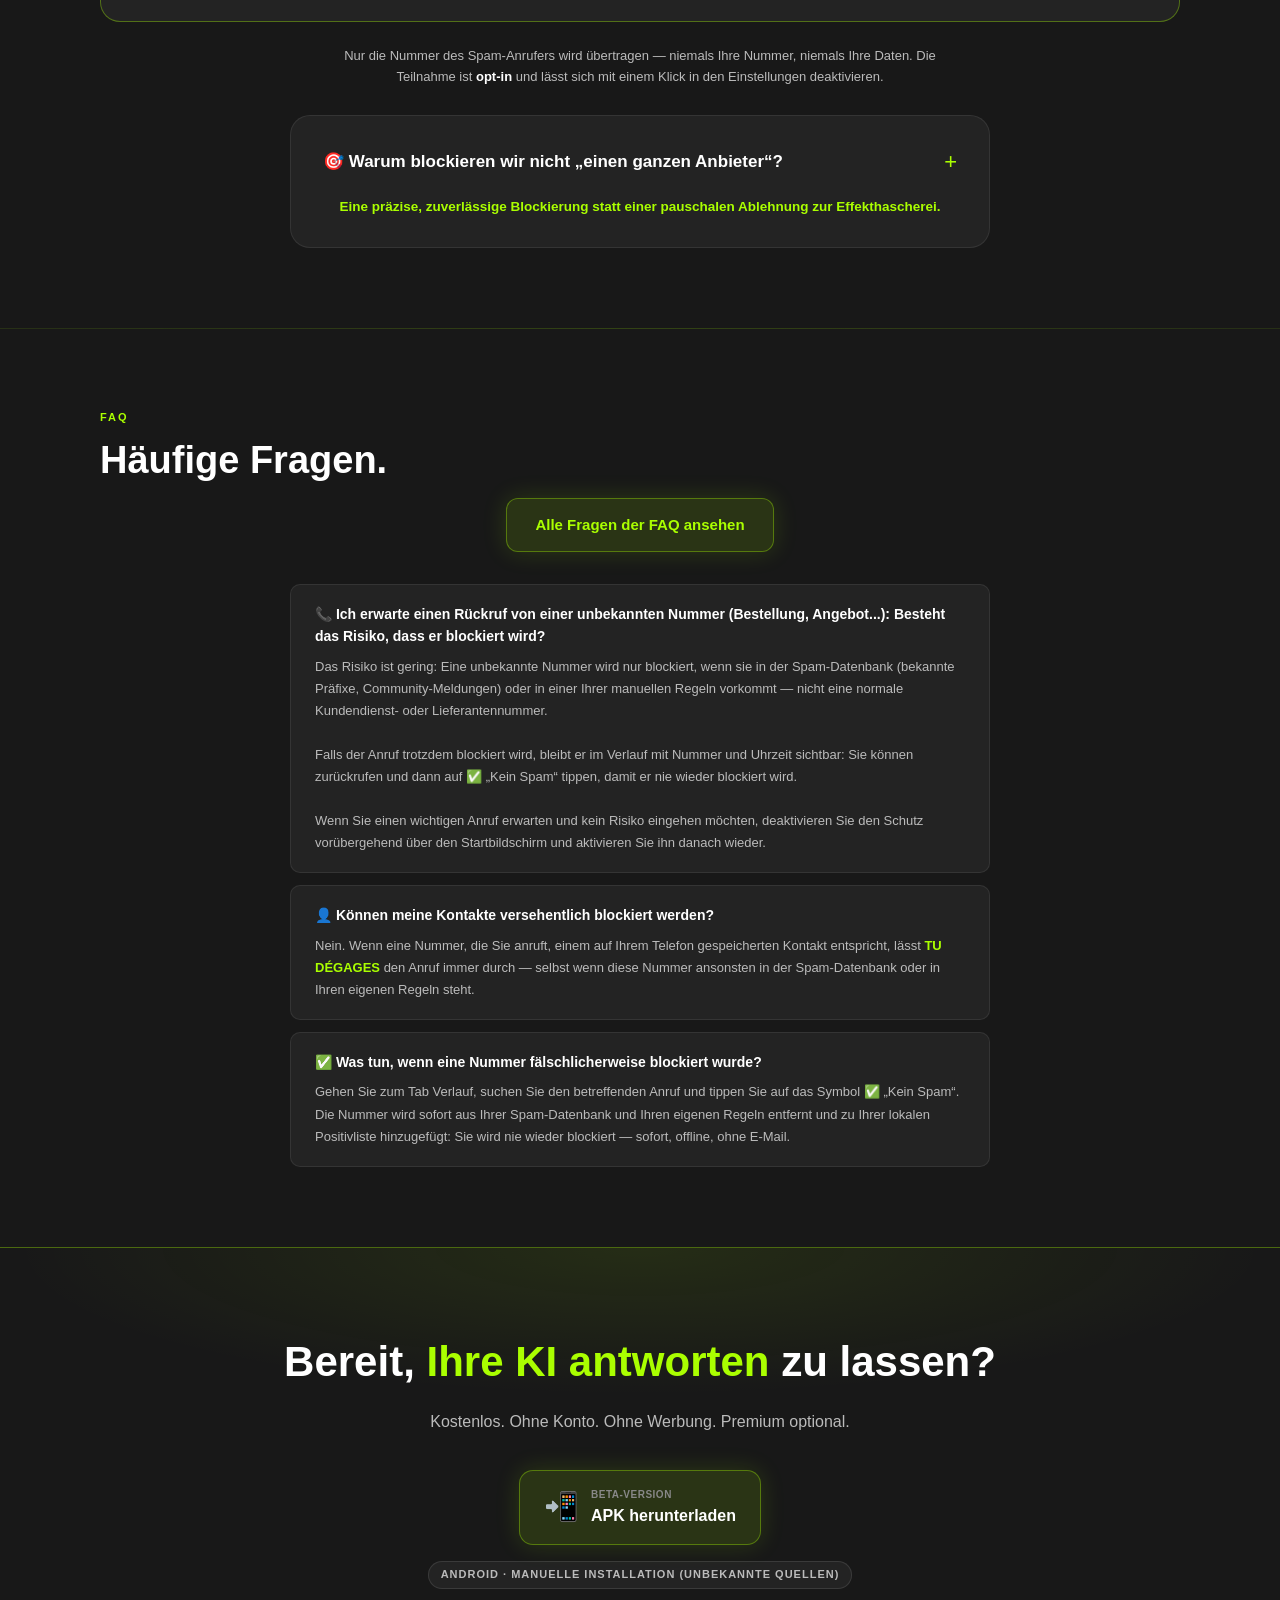
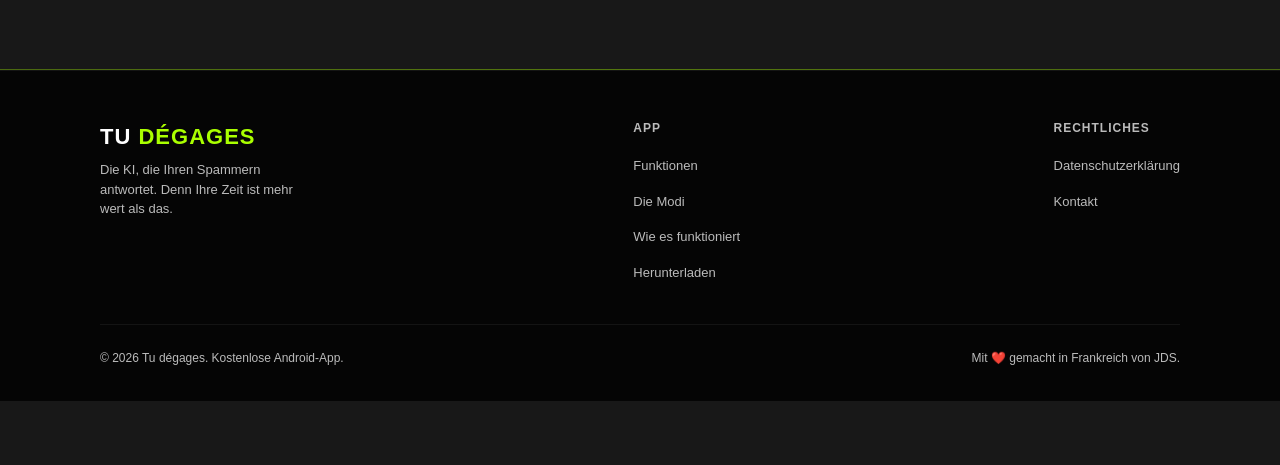
==== commit 782c9840: "Ajoute le ! au titre hero du site, resserre l'espace avant le ! sur l'accueil mobile, et limite le b" ====
--- a/docs/de/index.html
+++ b/docs/de/index.html
@@ -50,7 +50,7 @@
 <section class="hero">
   <div class="hero-inner">
     <div class="hero-glow">
-      <div class="hero-appname hero-appname-accent">TU DÉGAGES</div>
+      <div class="hero-appname hero-appname-accent">TU DÉGAGES !</div>
       <div class="hero-appname-translation">(Verschwinde)</div>
       <div class="hero-logo-wrap"><img src="../img/robot.png" alt="" class="hero-logo"></div>
       <p class="hero-welcome">Heißt Sie willkommen!</p>
